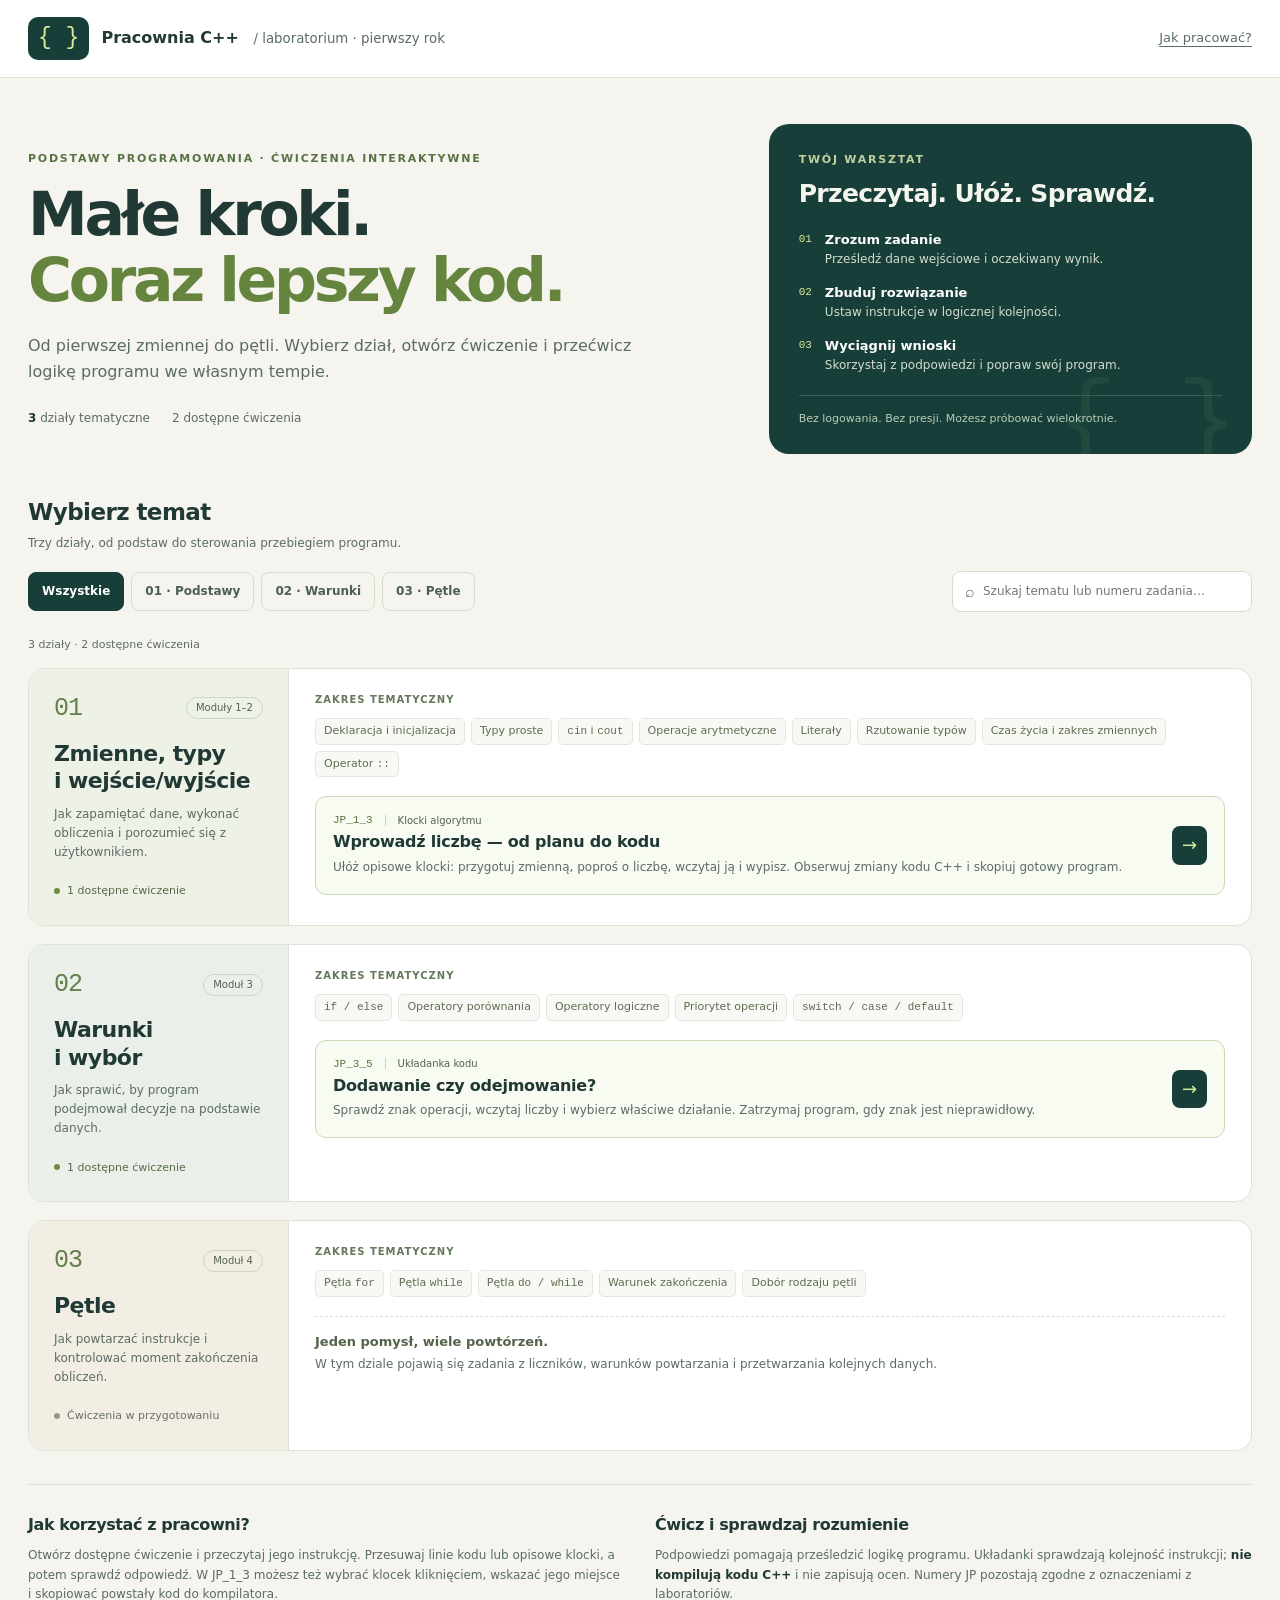
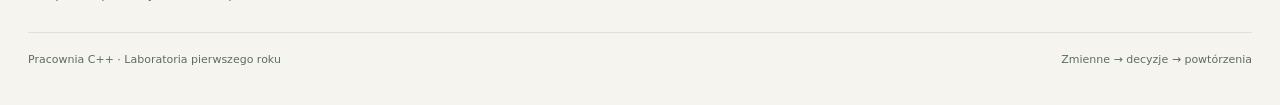
==== index.html @ 9a1dc588 "Add files via upload" ====
<!doctype html>
<html lang="pl">
<head>
  <meta charset="utf-8">
  <meta name="viewport" content="width=device-width, initial-scale=1">
  <meta name="theme-color" content="#173e38">
  <meta name="description" content="Pracownia C++ — ćwiczenia z podstaw programowania: zmienne, wejście i wyjście, warunki oraz pętle.">
  <title>Pracownia C++ · Lista ćwiczeń</title>
  <style>
    :root{color-scheme:light;--paper:#f5f4ef;--ink:#203934;--muted:#5b6c66;--green:#173e38;--lime:#d5eb98;--line:#dce2d8}
    *{box-sizing:border-box}html{scroll-behavior:smooth;scroll-padding-top:24px}body{margin:0;background:var(--paper);color:var(--ink);font-family:system-ui,-apple-system,"Segoe UI",sans-serif;line-height:1.6}a{color:inherit}button,input{font:inherit}button{cursor:pointer;touch-action:manipulation}a:focus-visible,button:focus-visible,input:focus-visible,summary:focus-visible{outline:3px solid #ac6500;outline-offset:4px}[hidden]{display:none!important}
    .skip{position:absolute;top:-100px;left:16px;z-index:5;padding:12px;background:white}.skip:focus{top:12px}.topbar{background:#fff;border-bottom:1px solid var(--line)}.topbar-inner{max-width:1280px;padding:17px 28px;margin:auto;display:flex;justify-content:space-between;align-items:center;gap:20px}.brand{display:flex;gap:12px;align-items:center;text-decoration:none;font-weight:750}.logo{border-radius:10px;background:var(--green);color:var(--lime);padding:4px 10px;font:23px/1.5 Consolas,monospace}.brand small{font-weight:450;color:var(--muted);margin-left:9px}.help-link{font-size:13px;color:var(--muted);text-underline-offset:4px}
    main{max-width:1280px;margin:auto;padding:46px 28px 36px}.eyebrow{font-size:11px;letter-spacing:.16em;text-transform:uppercase;font-weight:750;color:#597347}.hero{display:grid;grid-template-columns:1.4fr 1fr;gap:64px;align-items:center;padding-bottom:40px}.hero h1{font-size:clamp(38px,4.7vw,60px);line-height:1.1;letter-spacing:-.055em;margin:14px 0 20px;font-weight:750}.hero h1 span{color:#65843e}.hero p{max-width:620px;font-size:16px;color:var(--muted);margin:0}.hero-meta{display:flex;gap:22px;margin-top:24px;font-size:12px;color:var(--muted)}.hero-meta strong{color:var(--ink)}.method{background:var(--green);color:#f4f6ed;border-radius:20px;padding:27px 30px;position:relative;overflow:hidden}.method::after{content:'{ }';position:absolute;right:15px;bottom:-26px;font:100px Consolas,monospace;color:#d5eb9810;pointer-events:none}.method .eyebrow{color:#c0d19f}.method h2{font-size:25px;line-height:1.3;letter-spacing:-.025em;margin:10px 0 19px}.method ol{list-style:none;padding:0;margin:0;display:grid;gap:13px}.method li{display:flex;align-items:start;gap:13px;font-size:12px;color:#d3ddce}.step{font:11px Consolas,monospace;color:var(--lime);padding-top:3px}.method strong{display:block;color:#fff;font-size:13px}.method .method-foot{font-size:11px;color:#bacdb8;border-top:1px solid #ffffff26;padding-top:14px;margin:19px 0 0}
    .catalog-heading{display:flex;align-items:center;justify-content:space-between;gap:20px;margin-bottom:18px}h2{font-size:23px;letter-spacing:-.025em;margin:0}.catalog-heading p{color:var(--muted);font-size:12px;margin:3px 0 0}.catalog-tools{display:flex;justify-content:space-between;gap:14px;align-items:center;margin-bottom:24px;flex-wrap:wrap}.filters{display:flex;gap:7px;flex-wrap:wrap}.filter{border:1px solid #d5ddcd;color:#4b6053;border-radius:8px;background:transparent;padding:9px 13px;font-size:12px;font-weight:600}.filter:hover{background:#eaf0df}.filter[aria-pressed="true"]{color:#fff;background:var(--green);border-color:var(--green)}.search-box{display:flex;align-items:center;border:1px solid #d5ddcd;border-radius:9px;background:white;padding:0 12px;gap:8px;color:var(--muted);min-width:250px;flex:0 1 300px}.search-box input{border:0;outline:none;background:transparent;min-width:0;width:100%;padding:10px 0;font-size:12px;color:var(--ink)}.search-box:focus-within{outline:3px solid #ac6500;outline-offset:3px}.search-box input:focus-visible{outline:0}.search-label{font-size:12px}.sr-only{position:absolute;width:1px;height:1px;overflow:hidden;clip-path:inset(50%)}
    .module{display:grid;grid-template-columns:260px minmax(0,1fr);border:1px solid var(--line);border-radius:16px;background:white;overflow:hidden;margin-bottom:18px;scroll-margin-top:24px}.module-intro{padding:25px;background:#edf1e6;border-right:1px solid var(--line)}.module:nth-of-type(2) .module-intro{background:#eaf0e9}.module:nth-of-type(3) .module-intro{background:#f2eee4}.module-topline{display:flex;align-items:center;gap:11px;justify-content:space-between;margin-bottom:17px}.module-number{font:25px Consolas,monospace;letter-spacing:-.04em;color:#64804b}.original-module{font-size:10px;color:#51614c;border:1px solid #ccd6c2;border-radius:20px;padding:2px 9px;white-space:nowrap}.module h3{font-size:22px;line-height:1.25;letter-spacing:-.025em;margin:0 0 10px}.module-intro p{font-size:12px;color:var(--muted);margin:0}.availability{font-size:11px;margin-top:20px;color:#556b46;display:flex;gap:7px;align-items:center}.availability::before{content:'';background:#6e8d43;width:6px;height:6px;border-radius:50%}.availability.pending{color:#687266}.availability.pending::before{background:#92998b}.module-content{padding:23px 26px;min-width:0}.topic-label{font-size:10px;text-transform:uppercase;letter-spacing:.1em;font-weight:700;color:#64795b;margin:0 0 10px}.topics{padding:0;margin:0 0 19px;list-style:none;display:flex;gap:6px;flex-wrap:wrap}.topics li{border:1px solid #e2e7dd;background:#f8f9f4;border-radius:5px;padding:3px 8px;font-size:11px;color:#5c6c52}.topics code{font-size:11px;font-family:Consolas,monospace}.exercise{display:flex;align-items:center;justify-content:space-between;gap:18px;text-decoration:none;border:1px solid #c9d9b5;border-radius:11px;padding:17px;background:#f8fbf2;transition:background .15s,border-color .15s}.exercise:hover{background:#edf5df;border-color:#7d9b52}.exercise-code{font:11px Consolas,monospace;color:#5a743c;display:flex;align-items:center;gap:12px;margin-bottom:5px}.exercise-code .kind{font:10px system-ui,sans-serif;color:#51634a;border-left:1px solid #c8d3bb;padding-left:12px}.exercise h4{font-size:16px;line-height:1.35;margin:0 0 5px;letter-spacing:-.015em}.exercise p{margin:0;font-size:12px;color:var(--muted)}.exercise .arrow{background:var(--green);color:var(--lime);border-radius:8px;flex:0 0 35px;text-align:center;padding:5px;font-size:18px}.empty-module{padding:15px 0 0;border-top:1px dashed #d9dfd1;color:var(--muted);font-size:12px}.empty-module strong{display:block;font-weight:600;color:#53644b;font-size:13px;margin-bottom:2px}.empty-module p{margin:0}.no-results{border:1px dashed #c5d0b7;border-radius:12px;padding:30px;text-align:center;margin:20px 0;background:white}.no-results h3{font-size:19px;margin:0 0 6px}.no-results p{font-size:13px;color:var(--muted);margin:0 0 15px}.clear{border:1px solid #d5ddcd;background:white;border-radius:7px;padding:8px 12px;color:var(--green);font-size:12px}.results{font-size:11px;color:var(--muted);margin:0 0 14px}
    .guide{margin-top:33px;display:grid;grid-template-columns:1fr 1fr;gap:30px;border-top:1px solid var(--line);padding-top:27px}.guide h2{font-size:16px;margin:0 0 9px}.guide p{color:var(--muted);font-size:12px;margin:0}.guide strong{color:var(--ink)}footer{border-top:1px solid var(--line);margin-top:28px;padding-top:18px;color:var(--muted);font-size:11px;display:flex;justify-content:space-between;gap:15px}
    @media(max-width:900px){.hero{gap:28px;grid-template-columns:1.2fr 1fr}.module{grid-template-columns:225px minmax(0,1fr)}.module-intro,.module-content{padding:21px}.brand small{display:none}.method{padding:24px}.hero h1{font-size:44px}}
    @media(max-width:680px){main{padding:28px 17px}.topbar-inner{padding:14px 17px}.hero{grid-template-columns:1fr;gap:25px;padding-bottom:30px}.hero h1{font-size:43px}.hero p{font-size:14px}.method{padding:23px}.method ol{grid-template-columns:1fr 1fr 1fr;gap:12px}.method li{display:block}.step{display:block;margin-bottom:6px}.method h2{font-size:21px}.module{grid-template-columns:1fr}.module-intro{border-right:0;border-bottom:1px solid var(--line);padding:20px}.module h3{font-size:22px}.module-topline{margin-bottom:10px}.availability{margin-top:12px}.module-content{padding:20px}.catalog-tools{align-items:stretch;gap:12px}.search-box{flex-basis:100%;max-width:none}.filter{padding:8px 11px}.guide{grid-template-columns:1fr;gap:20px}.exercise h4{font-size:15px}footer{flex-direction:column;gap:5px}.hero-meta{gap:17px}}
    @media(prefers-reduced-motion:reduce){html{scroll-behavior:auto}*{transition:none!important}}
  </style>
</head>
<body>
  <a class="skip" href="#katalog">Przejdź do ćwiczeń</a>
  <header class="topbar"><div class="topbar-inner"><a class="brand" href="index.html" aria-label="Pracownia C++ — strona główna"><span class="logo" aria-hidden="true">{ }</span><span>Pracownia C++ <small>/ laboratorium · pierwszy rok</small></span></a><a class="help-link" href="#jak-pracowac">Jak pracować?</a></div></header>
  <main>
    <section class="hero" aria-labelledby="title">
      <div><div class="eyebrow">Podstawy programowania · ćwiczenia interaktywne</div><h1>Małe kroki.<br><span>Coraz lepszy kod.</span></h1><p>Od pierwszej zmiennej do pętli. Wybierz dział, otwórz ćwiczenie i przećwicz logikę programu we własnym tempie.</p><div class="hero-meta"><span><strong>3</strong> działy tematyczne</span><span id="total-count"><strong>2</strong> dostępne ćwiczenia</span></div></div>
      <aside class="method" aria-label="Sposób pracy"><div class="eyebrow">Twój warsztat</div><h2>Przeczytaj. Ułóż. Sprawdź.</h2><ol><li><span class="step">01</span><div><strong>Zrozum zadanie</strong>Prześledź dane wejściowe i oczekiwany wynik.</div></li><li><span class="step">02</span><div><strong>Zbuduj rozwiązanie</strong>Ustaw instrukcje w logicznej kolejności.</div></li><li><span class="step">03</span><div><strong>Wyciągnij wnioski</strong>Skorzystaj z podpowiedzi i popraw swój program.</div></li></ol><p class="method-foot">Bez logowania. Bez presji. Możesz próbować wielokrotnie.</p></aside>
    </section>
    <section id="katalog" aria-labelledby="catalog-title">
      <div class="catalog-heading"><div><h2 id="catalog-title">Wybierz temat</h2><p>Trzy działy, od podstaw do sterowania przebiegiem programu.</p></div></div>
      <div class="catalog-tools" id="catalog-tools" hidden>
        <div class="filters" role="group" aria-label="Filtruj działy"><button type="button" class="filter" data-filter="all" aria-pressed="true">Wszystkie</button><button type="button" class="filter" data-filter="podstawy" aria-pressed="false">01 · Podstawy</button><button type="button" class="filter" data-filter="warunki" aria-pressed="false">02 · Warunki</button><button type="button" class="filter" data-filter="petle" aria-pressed="false">03 · Pętle</button></div>
        <label class="search-box"><span aria-hidden="true">⌕</span><span class="sr-only">Szukaj działu, tematu lub ćwiczenia</span><input type="search" id="search" placeholder="Szukaj tematu lub numeru zadania…" autocomplete="off" aria-controls="module-list"></label>
      </div>
      <p class="results" id="results" role="status" aria-live="polite" aria-atomic="true">3 działy · 2 dostępne ćwiczenia</p>
      <div id="module-list">
        <article class="module" id="01_podstawy" aria-labelledby="basics-title">
          <div class="module-intro"><div class="module-topline"><span class="module-number">01</span><span class="original-module">Moduły 1–2</span></div><h3 id="basics-title">Zmienne, typy<br> i wejście/wyjście</h3><p>Jak zapamiętać dane, wykonać obliczenia i porozumieć się z użytkownikiem.</p><div class="availability"><span data-module-count>1 dostępne ćwiczenie</span></div></div>
          <div class="module-content"><p class="topic-label">Zakres tematyczny</p><ul class="topics"><li>Deklaracja i inicjalizacja</li><li>Typy proste</li><li><code>cin</code> i <code>cout</code></li><li>Operacje arytmetyczne</li><li>Literały</li><li>Rzutowanie typów</li><li>Czas życia i zakres zmiennych</li><li>Operator <code>::</code></li></ul><a class="exercise" href="JP_1_3/index.html" data-search="JP_1_3 zmienna deklaracja double liczba cin cout wejście wyjście klocki algorytm magnesy"><div><div class="exercise-code">JP_1_3 <span class="kind">Klocki algorytmu</span></div><h4>Wprowadź liczbę — od planu do kodu</h4><p>Ułóż opisowe klocki: przygotuj zmienną, poproś o liczbę, wczytaj ją i wypisz. Obserwuj zmiany kodu C++ i skopiuj gotowy program.</p></div><span class="arrow" aria-hidden="true">→</span></a><p class="empty-module" data-empty-search hidden>Temat należy do tego działu, ale nie ma jeszcze pasujących ćwiczeń.</p></div>
        </article>
        <article class="module" id="02_warunki" aria-labelledby="conditions-title">
          <div class="module-intro"><div class="module-topline"><span class="module-number">02</span><span class="original-module">Moduł 3</span></div><h3 id="conditions-title">Warunki<br> i wybór</h3><p>Jak sprawić, by program podejmował decyzje na podstawie danych.</p><div class="availability"><span data-module-count>1 dostępne ćwiczenie</span></div></div>
          <div class="module-content"><p class="topic-label">Zakres tematyczny</p><ul class="topics"><li><code>if / else</code></li><li>Operatory porównania</li><li>Operatory logiczne</li><li>Priorytet operacji</li><li><code>switch / case / default</code></li></ul>
            <a class="exercise" href="JP_3_5/index.html" data-search="JP_3_5 dodawanie odejmowanie walidacja znak char double cin cout if else operatory logiczne porównania"><div><div class="exercise-code">JP_3_5 <span class="kind">Układanka kodu</span></div><h4>Dodawanie czy odejmowanie?</h4><p>Sprawdź znak operacji, wczytaj liczby i wybierz właściwe działanie. Zatrzymaj program, gdy znak jest nieprawidłowy.</p></div><span class="arrow" aria-hidden="true">→</span></a>
            <p class="empty-module" data-empty-search hidden>Temat należy do tego działu, ale nie ma jeszcze pasujących ćwiczeń.</p>
          </div>
        </article>
        <article class="module" id="03_petle" aria-labelledby="loops-title">
          <div class="module-intro"><div class="module-topline"><span class="module-number">03</span><span class="original-module">Moduł 4</span></div><h3 id="loops-title">Pętle</h3><p>Jak powtarzać instrukcje i kontrolować moment zakończenia obliczeń.</p><div class="availability pending">Ćwiczenia w przygotowaniu</div></div>
          <div class="module-content"><p class="topic-label">Zakres tematyczny</p><ul class="topics"><li>Pętla <code>for</code></li><li>Pętla <code>while</code></li><li>Pętla <code>do / while</code></li><li>Warunek zakończenia</li><li>Dobór rodzaju pętli</li></ul><div class="empty-module"><strong>Jeden pomysł, wiele powtórzeń.</strong><p>W tym dziale pojawią się zadania z liczników, warunków powtarzania i przetwarzania kolejnych danych.</p></div></div>
        </article>
      </div>
      <div class="no-results" id="no-results" hidden><h3>Brak pasujących wyników</h3><p>Zmień wyszukiwane hasło lub wybierz inny dział.</p><button type="button" class="clear" id="clear-filters">Pokaż wszystkie działy</button></div>
    </section>
    <section class="guide" id="jak-pracowac" aria-label="Informacje o ćwiczeniach"><div><h2>Jak korzystać z pracowni?</h2><p>Otwórz dostępne ćwiczenie i przeczytaj jego instrukcję. Przesuwaj linie kodu lub opisowe klocki, a potem sprawdź odpowiedź. W JP_1_3 możesz też wybrać klocek kliknięciem, wskazać jego miejsce i skopiować powstały kod do kompilatora.</p></div><div><h2>Ćwicz i sprawdzaj rozumienie</h2><p>Podpowiedzi pomagają prześledzić logikę programu. Układanki sprawdzają kolejność instrukcji; <strong>nie kompilują kodu C++</strong> i nie zapisują ocen. Numery JP pozostają zgodne z oznaczeniami z laboratoriów.</p></div></section>
    <footer><span>Pracownia C++ · Laboratoria pierwszego roku</span><span>Zmienne → decyzje → powtórzenia</span></footer>
  </main>
  <script>
    'use strict';
    const modules = [...document.querySelectorAll('.module')];
    const filterButtons = [...document.querySelectorAll('[data-filter]')];
    const search = document.getElementById('search');
    const normalize = value => value.toLocaleLowerCase('pl').normalize('NFD').replace(/[\u0300-\u036f]/g, '').replaceAll('ł', 'l');
    const exerciseLabel = count => count === 1 ? '1 dostępne ćwiczenie' : count + (count % 10 >= 2 && count % 10 <= 4 && (count % 100 < 12 || count % 100 > 14) ? ' dostępne ćwiczenia' : ' dostępnych ćwiczeń');
    let selectedFilter = 'all';
    let total = 0;
    modules.forEach(module => {
      const count = module.querySelectorAll('.exercise').length;
      total += count;
      const counter = module.querySelector('[data-module-count]');
      if (counter) counter.textContent = exerciseLabel(count);
    });
    document.getElementById('total-count').textContent = exerciseLabel(total);
    function updateCatalog() {
      const terms = normalize(search.value.trim()).split(/\s+/).filter(Boolean);
      let visibleModules = 0;
      let visibleExercises = 0;
      modules.forEach(module => {
        const intro = module.querySelector('.module-intro');
        const topics = module.querySelector('.topics');
        const topicText = normalize(intro.querySelector('h3').textContent + ' ' + intro.querySelector('p').textContent + ' ' + topics.textContent + ' ' + intro.querySelector('.original-module').textContent);
        const exercises = [...module.querySelectorAll('.exercise')];
        let matches = 0;
        exercises.forEach(exercise => {
          const text = normalize(intro.querySelector('h3').textContent + ' ' + exercise.textContent + ' ' + (exercise.dataset.search || ''));
          const matching = terms.every(term => text.includes(term));
          exercise.hidden = !matching;
          if (matching) matches += 1;
        });
        const topicMatches = terms.every(term => topicText.includes(term));
        const emptySearch = module.querySelector('[data-empty-search]');
        if (emptySearch) emptySearch.hidden = matches > 0 || terms.length === 0;
        const visible = (selectedFilter === 'all' || selectedFilter === module.id) && (topicMatches || matches > 0);
        module.hidden = !visible;
        if (visible) {visibleModules += 1; visibleExercises += matches;}
      });
      document.getElementById('no-results').hidden = visibleModules > 0;
      document.getElementById('results').textContent = (visibleModules === 1 ? '1 dział' : visibleModules + (visibleModules === 0 ? ' działów' : ' działy')) + ' · ' + exerciseLabel(visibleExercises);
    }
    filterButtons.forEach(button => button.addEventListener('click', () => {
      selectedFilter = button.dataset.filter;
      filterButtons.forEach(filter => filter.setAttribute('aria-pressed', String(filter === button)));
      updateCatalog();
    }));
    search.addEventListener('input', updateCatalog);
    document.getElementById('clear-filters').addEventListener('click', () => {
      search.value = '';
      filterButtons.find(button => button.dataset.filter === 'all').click();
      search.focus();
    });
    document.getElementById('catalog-tools').hidden = false;
    updateCatalog();
  </script>
</body>
</html>
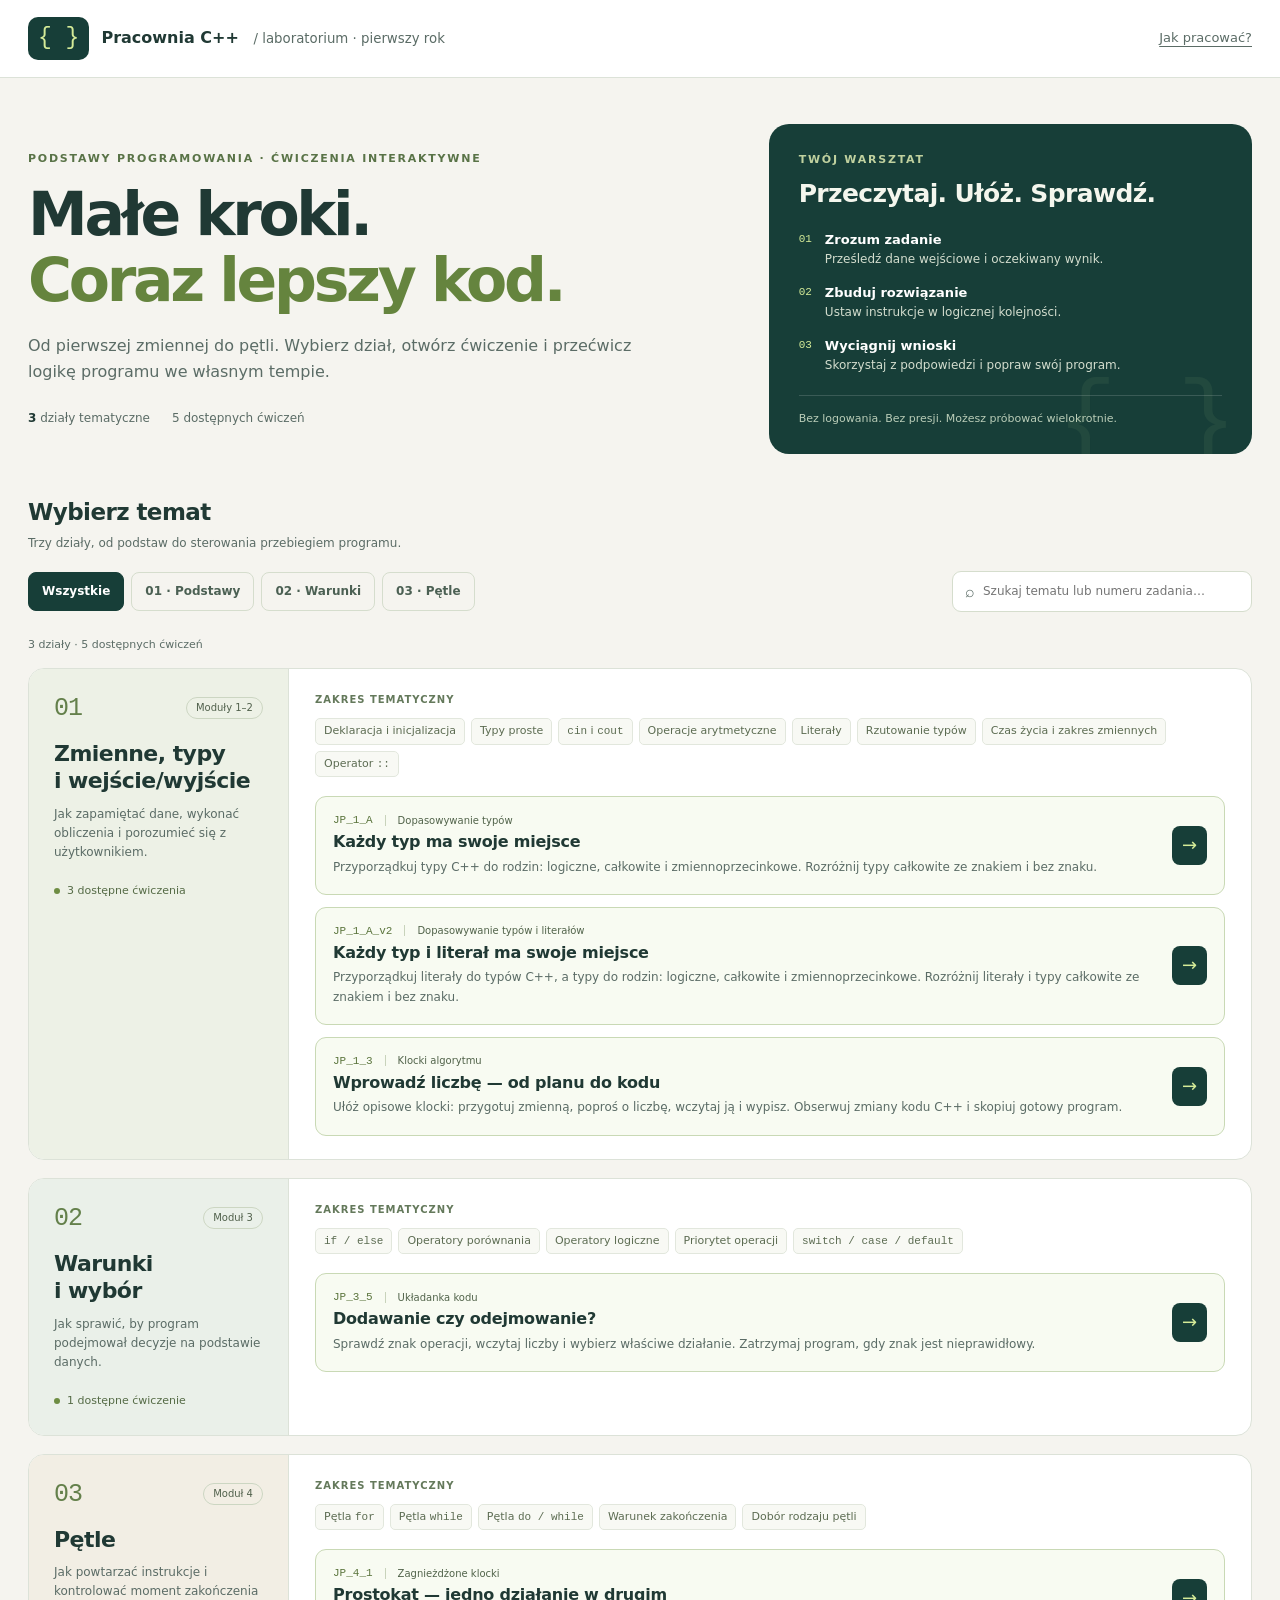
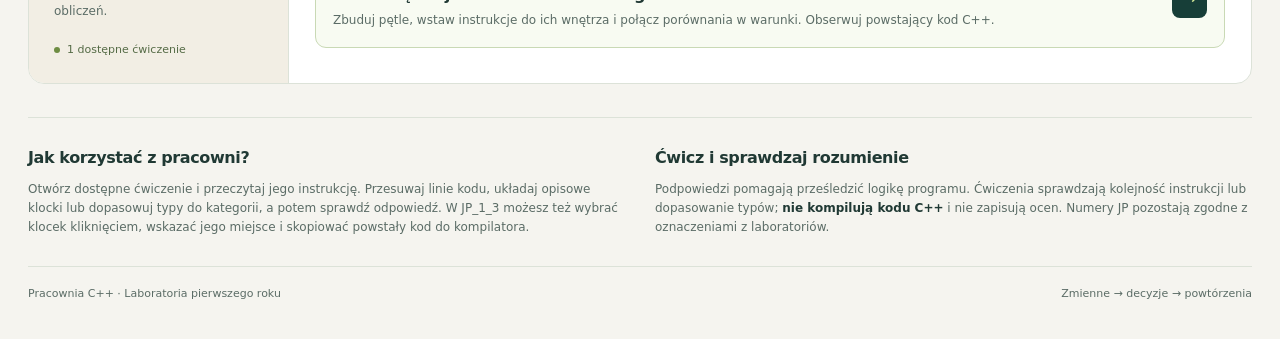
==== commit 45165efa: "Add files via upload" ====
--- a/index.html
+++ b/index.html
@@ -17,27 +17,32 @@
     @media(max-width:900px){.hero{gap:28px;grid-template-columns:1.2fr 1fr}.module{grid-template-columns:225px minmax(0,1fr)}.module-intro,.module-content{padding:21px}.brand small{display:none}.method{padding:24px}.hero h1{font-size:44px}}
     @media(max-width:680px){main{padding:28px 17px}.topbar-inner{padding:14px 17px}.hero{grid-template-columns:1fr;gap:25px;padding-bottom:30px}.hero h1{font-size:43px}.hero p{font-size:14px}.method{padding:23px}.method ol{grid-template-columns:1fr 1fr 1fr;gap:12px}.method li{display:block}.step{display:block;margin-bottom:6px}.method h2{font-size:21px}.module{grid-template-columns:1fr}.module-intro{border-right:0;border-bottom:1px solid var(--line);padding:20px}.module h3{font-size:22px}.module-topline{margin-bottom:10px}.availability{margin-top:12px}.module-content{padding:20px}.catalog-tools{align-items:stretch;gap:12px}.search-box{flex-basis:100%;max-width:none}.filter{padding:8px 11px}.guide{grid-template-columns:1fr;gap:20px}.exercise h4{font-size:15px}footer{flex-direction:column;gap:5px}.hero-meta{gap:17px}}
     @media(prefers-reduced-motion:reduce){html{scroll-behavior:auto}*{transition:none!important}}
-  </style>
+  .exercise + .exercise{margin-top:12px}
+</style>
 </head>
 <body>
   <a class="skip" href="#katalog">Przejdź do ćwiczeń</a>
   <header class="topbar"><div class="topbar-inner"><a class="brand" href="index.html" aria-label="Pracownia C++ — strona główna"><span class="logo" aria-hidden="true">{ }</span><span>Pracownia C++ <small>/ laboratorium · pierwszy rok</small></span></a><a class="help-link" href="#jak-pracowac">Jak pracować?</a></div></header>
   <main>
     <section class="hero" aria-labelledby="title">
-      <div><div class="eyebrow">Podstawy programowania · ćwiczenia interaktywne</div><h1>Małe kroki.<br><span>Coraz lepszy kod.</span></h1><p>Od pierwszej zmiennej do pętli. Wybierz dział, otwórz ćwiczenie i przećwicz logikę programu we własnym tempie.</p><div class="hero-meta"><span><strong>3</strong> działy tematyczne</span><span id="total-count"><strong>2</strong> dostępne ćwiczenia</span></div></div>
+      <div><div class="eyebrow">Podstawy programowania · ćwiczenia interaktywne</div><h1>Małe kroki.<br><span>Coraz lepszy kod.</span></h1><p>Od pierwszej zmiennej do pętli. Wybierz dział, otwórz ćwiczenie i przećwicz logikę programu we własnym tempie.</p><div class="hero-meta"><span><strong>3</strong> działy tematyczne</span><span id="total-count"><strong>4</strong> dostępne ćwiczenia</span></div></div>
       <aside class="method" aria-label="Sposób pracy"><div class="eyebrow">Twój warsztat</div><h2>Przeczytaj. Ułóż. Sprawdź.</h2><ol><li><span class="step">01</span><div><strong>Zrozum zadanie</strong>Prześledź dane wejściowe i oczekiwany wynik.</div></li><li><span class="step">02</span><div><strong>Zbuduj rozwiązanie</strong>Ustaw instrukcje w logicznej kolejności.</div></li><li><span class="step">03</span><div><strong>Wyciągnij wnioski</strong>Skorzystaj z podpowiedzi i popraw swój program.</div></li></ol><p class="method-foot">Bez logowania. Bez presji. Możesz próbować wielokrotnie.</p></aside>
     </section>
     <section id="katalog" aria-labelledby="catalog-title">
       <div class="catalog-heading"><div><h2 id="catalog-title">Wybierz temat</h2><p>Trzy działy, od podstaw do sterowania przebiegiem programu.</p></div></div>
       <div class="catalog-tools" id="catalog-tools" hidden>
-        <div class="filters" role="group" aria-label="Filtruj działy"><button type="button" class="filter" data-filter="all" aria-pressed="true">Wszystkie</button><button type="button" class="filter" data-filter="podstawy" aria-pressed="false">01 · Podstawy</button><button type="button" class="filter" data-filter="warunki" aria-pressed="false">02 · Warunki</button><button type="button" class="filter" data-filter="petle" aria-pressed="false">03 · Pętle</button></div>
+        <div class="filters" role="group" aria-label="Filtruj działy"><button type="button" class="filter" data-filter="all" aria-pressed="true">Wszystkie</button><button type="button" class="filter" data-filter="01_podstawy" aria-pressed="false">01 · Podstawy</button><button type="button" class="filter" data-filter="02_warunki" aria-pressed="false">02 · Warunki</button><button type="button" class="filter" data-filter="03_petle" aria-pressed="false">03 · Pętle</button></div>
         <label class="search-box"><span aria-hidden="true">⌕</span><span class="sr-only">Szukaj działu, tematu lub ćwiczenia</span><input type="search" id="search" placeholder="Szukaj tematu lub numeru zadania…" autocomplete="off" aria-controls="module-list"></label>
       </div>
-      <p class="results" id="results" role="status" aria-live="polite" aria-atomic="true">3 działy · 2 dostępne ćwiczenia</p>
+      <p class="results" id="results" role="status" aria-live="polite" aria-atomic="true">3 działy · 4 dostępne ćwiczenia</p>
       <div id="module-list">
         <article class="module" id="01_podstawy" aria-labelledby="basics-title">
-          <div class="module-intro"><div class="module-topline"><span class="module-number">01</span><span class="original-module">Moduły 1–2</span></div><h3 id="basics-title">Zmienne, typy<br> i wejście/wyjście</h3><p>Jak zapamiętać dane, wykonać obliczenia i porozumieć się z użytkownikiem.</p><div class="availability"><span data-module-count>1 dostępne ćwiczenie</span></div></div>
-          <div class="module-content"><p class="topic-label">Zakres tematyczny</p><ul class="topics"><li>Deklaracja i inicjalizacja</li><li>Typy proste</li><li><code>cin</code> i <code>cout</code></li><li>Operacje arytmetyczne</li><li>Literały</li><li>Rzutowanie typów</li><li>Czas życia i zakres zmiennych</li><li>Operator <code>::</code></li></ul><a class="exercise" href="JP_1_3/index.html" data-search="JP_1_3 zmienna deklaracja double liczba cin cout wejście wyjście klocki algorytm magnesy"><div><div class="exercise-code">JP_1_3 <span class="kind">Klocki algorytmu</span></div><h4>Wprowadź liczbę — od planu do kodu</h4><p>Ułóż opisowe klocki: przygotuj zmienną, poproś o liczbę, wczytaj ją i wypisz. Obserwuj zmiany kodu C++ i skopiuj gotowy program.</p></div><span class="arrow" aria-hidden="true">→</span></a><p class="empty-module" data-empty-search hidden>Temat należy do tego działu, ale nie ma jeszcze pasujących ćwiczeń.</p></div>
+          <div class="module-intro"><div class="module-topline"><span class="module-number">01</span><span class="original-module">Moduły 1–2</span></div><h3 id="basics-title">Zmienne, typy<br> i wejście/wyjście</h3><p>Jak zapamiętać dane, wykonać obliczenia i porozumieć się z użytkownikiem.</p><div class="availability"><span data-module-count>2 dostępne ćwiczenia</span></div></div>
+          <div class="module-content"><p class="topic-label">Zakres tematyczny</p><ul class="topics"><li>Deklaracja i inicjalizacja</li><li>Typy proste</li><li><code>cin</code> i <code>cout</code></li><li>Operacje arytmetyczne</li><li>Literały</li><li>Rzutowanie typów</li><li>Czas życia i zakres zmiennych</li><li>Operator <code>::</code></li></ul>
+          <a class="exercise" href="JP_1_A/index.html" data-search="JP_1_A typy bool short int long signed unsigned float double logiczne całkowite zmiennoprzecinkowe dopasowywanie"><div><div class="exercise-code">JP_1_A <span class="kind">Dopasowywanie typów</span></div><h4>Każdy typ ma swoje miejsce</h4><p>Przyporządkuj typy C++ do rodzin: logiczne, całkowite i zmiennoprzecinkowe. Rozróżnij typy całkowite ze znakiem i bez znaku.</p></div><span class="arrow" aria-hidden="true">→</span></a>
+          <a class="exercise" href="JP_1_A_v2/index.html" data-search="JP_1_A_v2 literał literały typy bool short int long signed unsigned float double logiczne całkowite zmiennoprzecinkowe dopasowywanie"><div><div class="exercise-code">JP_1_A_v2 <span class="kind">Dopasowywanie typów i literałów</span></div><h4>Każdy typ i literał ma swoje miejsce</h4><p>Przyporządkuj literały do typów C++, a typy do rodzin: logiczne, całkowite i zmiennoprzecinkowe. Rozróżnij literały i typy całkowite ze znakiem i bez znaku.</p></div><span class="arrow" aria-hidden="true">→</span></a>
+          <a class="exercise" href="JP_1_3/index.html" data-search="JP_1_3 zmienna deklaracja double liczba cin cout wejście wyjście klocki algorytm magnesy"><div><div class="exercise-code">JP_1_3 <span class="kind">Klocki algorytmu</span></div><h4>Wprowadź liczbę — od planu do kodu</h4><p>Ułóż opisowe klocki: przygotuj zmienną, poproś o liczbę, wczytaj ją i wypisz. Obserwuj zmiany kodu C++ i skopiuj gotowy program.</p></div><span class="arrow" aria-hidden="true">→</span></a>
+          <p class="empty-module" data-empty-search hidden>Temat należy do tego działu, ale nie ma jeszcze pasujących ćwiczeń.</p></div>
         </article>
         <article class="module" id="02_warunki" aria-labelledby="conditions-title">
           <div class="module-intro"><div class="module-topline"><span class="module-number">02</span><span class="original-module">Moduł 3</span></div><h3 id="conditions-title">Warunki<br> i wybór</h3><p>Jak sprawić, by program podejmował decyzje na podstawie danych.</p><div class="availability"><span data-module-count>1 dostępne ćwiczenie</span></div></div>
@@ -47,13 +52,13 @@
           </div>
         </article>
         <article class="module" id="03_petle" aria-labelledby="loops-title">
-          <div class="module-intro"><div class="module-topline"><span class="module-number">03</span><span class="original-module">Moduł 4</span></div><h3 id="loops-title">Pętle</h3><p>Jak powtarzać instrukcje i kontrolować moment zakończenia obliczeń.</p><div class="availability pending">Ćwiczenia w przygotowaniu</div></div>
-          <div class="module-content"><p class="topic-label">Zakres tematyczny</p><ul class="topics"><li>Pętla <code>for</code></li><li>Pętla <code>while</code></li><li>Pętla <code>do / while</code></li><li>Warunek zakończenia</li><li>Dobór rodzaju pętli</li></ul><div class="empty-module"><strong>Jeden pomysł, wiele powtórzeń.</strong><p>W tym dziale pojawią się zadania z liczników, warunków powtarzania i przetwarzania kolejnych danych.</p></div></div>
+          <div class="module-intro"><div class="module-topline"><span class="module-number">03</span><span class="original-module">Moduł 4</span></div><h3 id="loops-title">Pętle</h3><p>Jak powtarzać instrukcje i kontrolować moment zakończenia obliczeń.</p><div class="availability"><span data-module-count>1 dostępne ćwiczenie</span></div></div>
+          <div class="module-content"><p class="topic-label">Zakres tematyczny</p><ul class="topics"><li>Pętla <code>for</code></li><li>Pętla <code>while</code></li><li>Pętla <code>do / while</code></li><li>Warunek zakończenia</li><li>Dobór rodzaju pętli</li></ul><a class="exercise" href="JP_4_1/index.html" data-search="JP_4_1 prostokąt pętle zagnieżdżenia for warunki if else logiczne klocki I LUB"><div><div class="exercise-code">JP_4_1 <span class="kind">Zagnieżdżone klocki</span></div><h4>Prostokąt — jedno działanie w drugim</h4><p>Zbuduj pętle, wstaw instrukcje do ich wnętrza i połącz porównania w warunki. Obserwuj powstający kod C++.</p></div><span class="arrow" aria-hidden="true">→</span></a><p class="empty-module" data-empty-search hidden>Temat należy do tego działu, ale nie ma jeszcze pasujących ćwiczeń.</p></div>
         </article>
       </div>
       <div class="no-results" id="no-results" hidden><h3>Brak pasujących wyników</h3><p>Zmień wyszukiwane hasło lub wybierz inny dział.</p><button type="button" class="clear" id="clear-filters">Pokaż wszystkie działy</button></div>
     </section>
-    <section class="guide" id="jak-pracowac" aria-label="Informacje o ćwiczeniach"><div><h2>Jak korzystać z pracowni?</h2><p>Otwórz dostępne ćwiczenie i przeczytaj jego instrukcję. Przesuwaj linie kodu lub opisowe klocki, a potem sprawdź odpowiedź. W JP_1_3 możesz też wybrać klocek kliknięciem, wskazać jego miejsce i skopiować powstały kod do kompilatora.</p></div><div><h2>Ćwicz i sprawdzaj rozumienie</h2><p>Podpowiedzi pomagają prześledzić logikę programu. Układanki sprawdzają kolejność instrukcji; <strong>nie kompilują kodu C++</strong> i nie zapisują ocen. Numery JP pozostają zgodne z oznaczeniami z laboratoriów.</p></div></section>
+    <section class="guide" id="jak-pracowac" aria-label="Informacje o ćwiczeniach"><div><h2>Jak korzystać z pracowni?</h2><p>Otwórz dostępne ćwiczenie i przeczytaj jego instrukcję. Przesuwaj linie kodu, układaj opisowe klocki lub dopasowuj typy do kategorii, a potem sprawdź odpowiedź. W JP_1_3 możesz też wybrać klocek kliknięciem, wskazać jego miejsce i skopiować powstały kod do kompilatora.</p></div><div><h2>Ćwicz i sprawdzaj rozumienie</h2><p>Podpowiedzi pomagają prześledzić logikę programu. Ćwiczenia sprawdzają kolejność instrukcji lub dopasowanie typów; <strong>nie kompilują kodu C++</strong> i nie zapisują ocen. Numery JP pozostają zgodne z oznaczeniami z laboratoriów.</p></div></section>
     <footer><span>Pracownia C++ · Laboratoria pierwszego roku</span><span>Zmienne → decyzje → powtórzenia</span></footer>
   </main>
   <script>
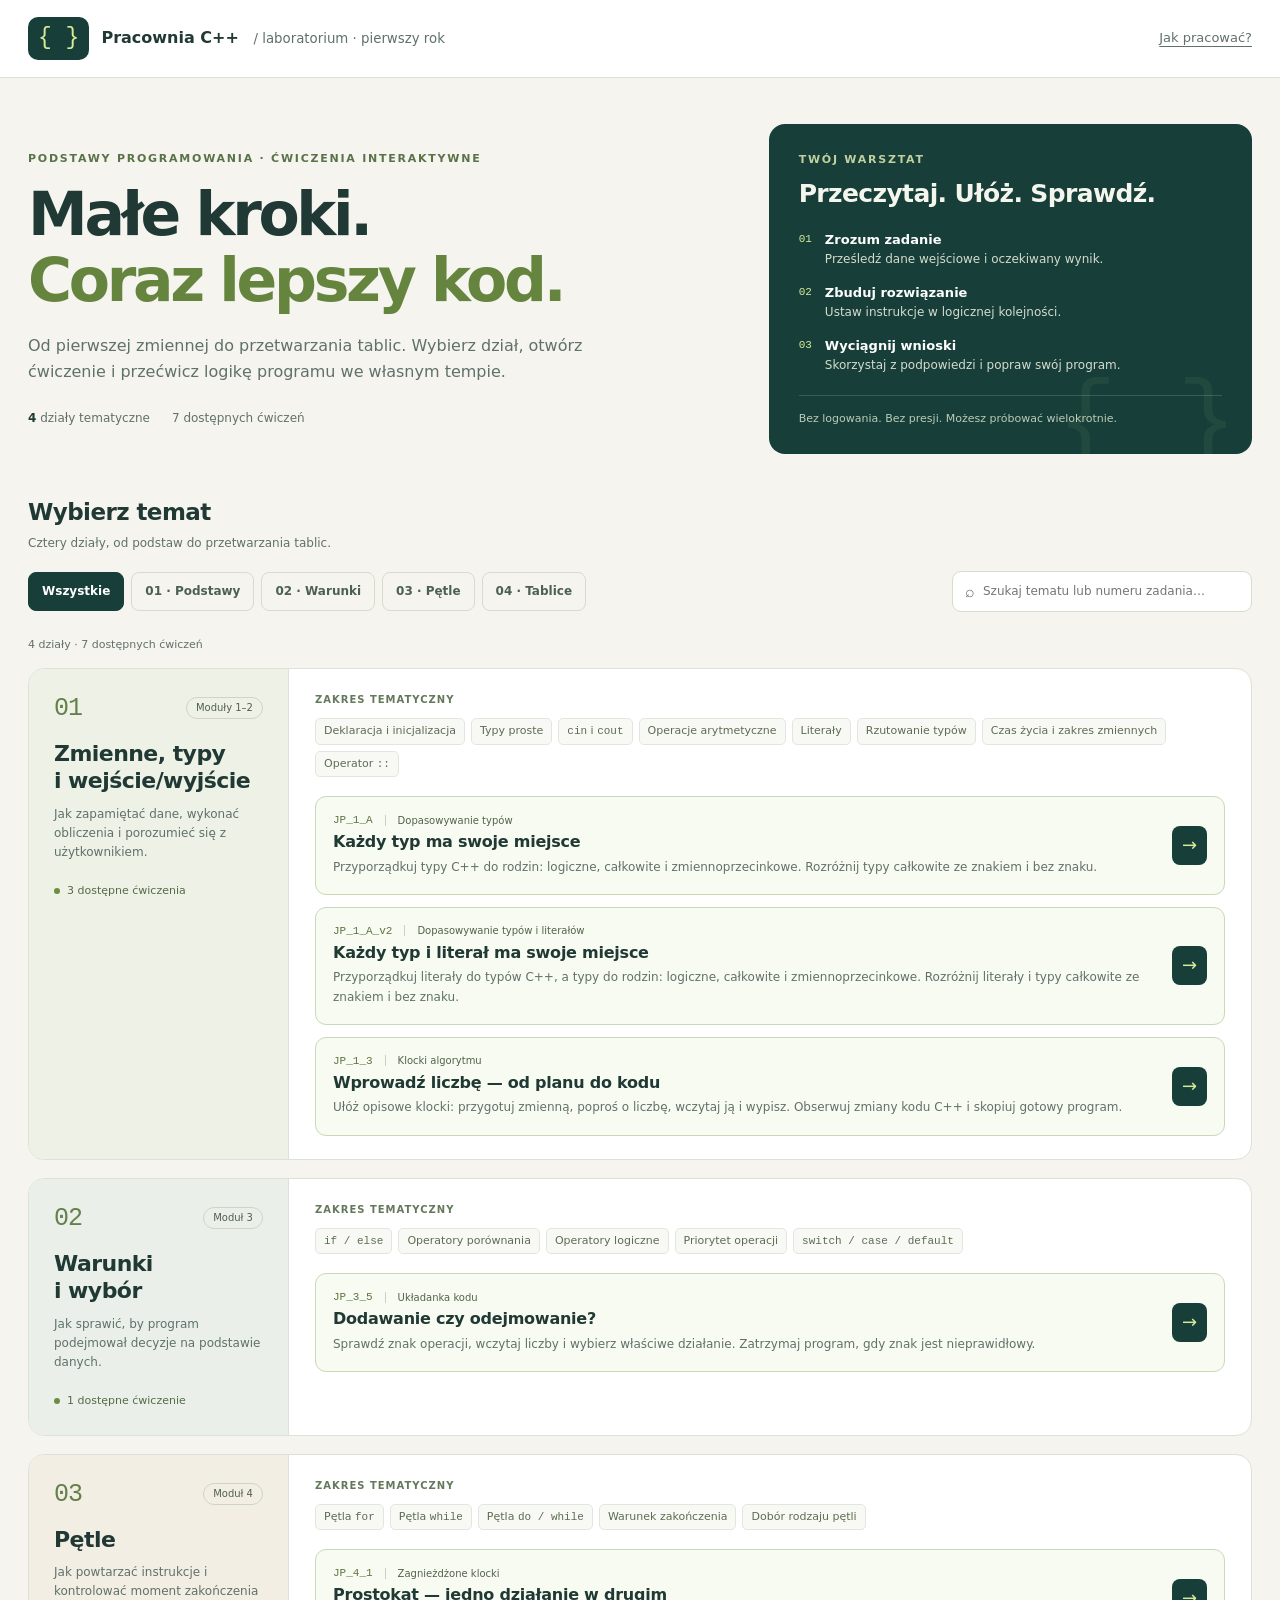
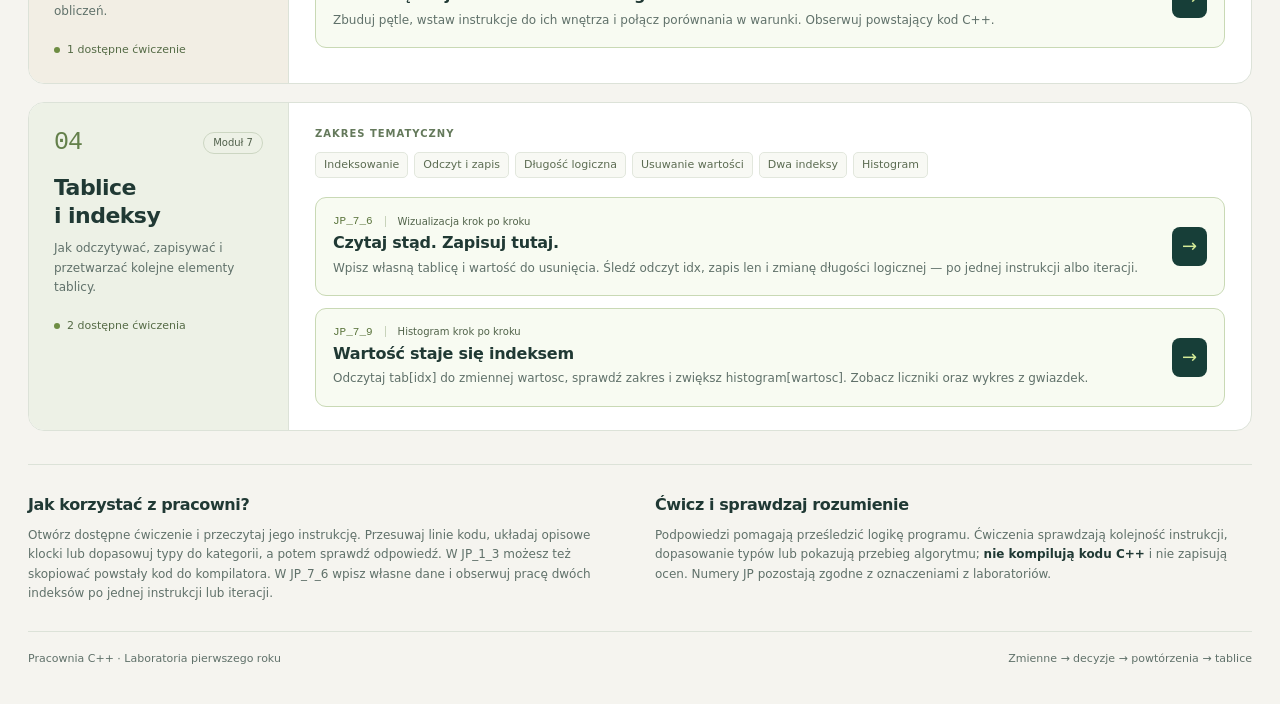
==== commit 5a0398f1: "Add files via upload" ====
--- a/index.html
+++ b/index.html
@@ -6,35 +6,25 @@
   <meta name="theme-color" content="#173e38">
   <meta name="description" content="Pracownia C++ — ćwiczenia z podstaw programowania: zmienne, wejście i wyjście, warunki oraz pętle.">
   <title>Pracownia C++ · Lista ćwiczeń</title>
-  <style>
-    :root{color-scheme:light;--paper:#f5f4ef;--ink:#203934;--muted:#5b6c66;--green:#173e38;--lime:#d5eb98;--line:#dce2d8}
-    *{box-sizing:border-box}html{scroll-behavior:smooth;scroll-padding-top:24px}body{margin:0;background:var(--paper);color:var(--ink);font-family:system-ui,-apple-system,"Segoe UI",sans-serif;line-height:1.6}a{color:inherit}button,input{font:inherit}button{cursor:pointer;touch-action:manipulation}a:focus-visible,button:focus-visible,input:focus-visible,summary:focus-visible{outline:3px solid #ac6500;outline-offset:4px}[hidden]{display:none!important}
-    .skip{position:absolute;top:-100px;left:16px;z-index:5;padding:12px;background:white}.skip:focus{top:12px}.topbar{background:#fff;border-bottom:1px solid var(--line)}.topbar-inner{max-width:1280px;padding:17px 28px;margin:auto;display:flex;justify-content:space-between;align-items:center;gap:20px}.brand{display:flex;gap:12px;align-items:center;text-decoration:none;font-weight:750}.logo{border-radius:10px;background:var(--green);color:var(--lime);padding:4px 10px;font:23px/1.5 Consolas,monospace}.brand small{font-weight:450;color:var(--muted);margin-left:9px}.help-link{font-size:13px;color:var(--muted);text-underline-offset:4px}
-    main{max-width:1280px;margin:auto;padding:46px 28px 36px}.eyebrow{font-size:11px;letter-spacing:.16em;text-transform:uppercase;font-weight:750;color:#597347}.hero{display:grid;grid-template-columns:1.4fr 1fr;gap:64px;align-items:center;padding-bottom:40px}.hero h1{font-size:clamp(38px,4.7vw,60px);line-height:1.1;letter-spacing:-.055em;margin:14px 0 20px;font-weight:750}.hero h1 span{color:#65843e}.hero p{max-width:620px;font-size:16px;color:var(--muted);margin:0}.hero-meta{display:flex;gap:22px;margin-top:24px;font-size:12px;color:var(--muted)}.hero-meta strong{color:var(--ink)}.method{background:var(--green);color:#f4f6ed;border-radius:20px;padding:27px 30px;position:relative;overflow:hidden}.method::after{content:'{ }';position:absolute;right:15px;bottom:-26px;font:100px Consolas,monospace;color:#d5eb9810;pointer-events:none}.method .eyebrow{color:#c0d19f}.method h2{font-size:25px;line-height:1.3;letter-spacing:-.025em;margin:10px 0 19px}.method ol{list-style:none;padding:0;margin:0;display:grid;gap:13px}.method li{display:flex;align-items:start;gap:13px;font-size:12px;color:#d3ddce}.step{font:11px Consolas,monospace;color:var(--lime);padding-top:3px}.method strong{display:block;color:#fff;font-size:13px}.method .method-foot{font-size:11px;color:#bacdb8;border-top:1px solid #ffffff26;padding-top:14px;margin:19px 0 0}
-    .catalog-heading{display:flex;align-items:center;justify-content:space-between;gap:20px;margin-bottom:18px}h2{font-size:23px;letter-spacing:-.025em;margin:0}.catalog-heading p{color:var(--muted);font-size:12px;margin:3px 0 0}.catalog-tools{display:flex;justify-content:space-between;gap:14px;align-items:center;margin-bottom:24px;flex-wrap:wrap}.filters{display:flex;gap:7px;flex-wrap:wrap}.filter{border:1px solid #d5ddcd;color:#4b6053;border-radius:8px;background:transparent;padding:9px 13px;font-size:12px;font-weight:600}.filter:hover{background:#eaf0df}.filter[aria-pressed="true"]{color:#fff;background:var(--green);border-color:var(--green)}.search-box{display:flex;align-items:center;border:1px solid #d5ddcd;border-radius:9px;background:white;padding:0 12px;gap:8px;color:var(--muted);min-width:250px;flex:0 1 300px}.search-box input{border:0;outline:none;background:transparent;min-width:0;width:100%;padding:10px 0;font-size:12px;color:var(--ink)}.search-box:focus-within{outline:3px solid #ac6500;outline-offset:3px}.search-box input:focus-visible{outline:0}.search-label{font-size:12px}.sr-only{position:absolute;width:1px;height:1px;overflow:hidden;clip-path:inset(50%)}
-    .module{display:grid;grid-template-columns:260px minmax(0,1fr);border:1px solid var(--line);border-radius:16px;background:white;overflow:hidden;margin-bottom:18px;scroll-margin-top:24px}.module-intro{padding:25px;background:#edf1e6;border-right:1px solid var(--line)}.module:nth-of-type(2) .module-intro{background:#eaf0e9}.module:nth-of-type(3) .module-intro{background:#f2eee4}.module-topline{display:flex;align-items:center;gap:11px;justify-content:space-between;margin-bottom:17px}.module-number{font:25px Consolas,monospace;letter-spacing:-.04em;color:#64804b}.original-module{font-size:10px;color:#51614c;border:1px solid #ccd6c2;border-radius:20px;padding:2px 9px;white-space:nowrap}.module h3{font-size:22px;line-height:1.25;letter-spacing:-.025em;margin:0 0 10px}.module-intro p{font-size:12px;color:var(--muted);margin:0}.availability{font-size:11px;margin-top:20px;color:#556b46;display:flex;gap:7px;align-items:center}.availability::before{content:'';background:#6e8d43;width:6px;height:6px;border-radius:50%}.availability.pending{color:#687266}.availability.pending::before{background:#92998b}.module-content{padding:23px 26px;min-width:0}.topic-label{font-size:10px;text-transform:uppercase;letter-spacing:.1em;font-weight:700;color:#64795b;margin:0 0 10px}.topics{padding:0;margin:0 0 19px;list-style:none;display:flex;gap:6px;flex-wrap:wrap}.topics li{border:1px solid #e2e7dd;background:#f8f9f4;border-radius:5px;padding:3px 8px;font-size:11px;color:#5c6c52}.topics code{font-size:11px;font-family:Consolas,monospace}.exercise{display:flex;align-items:center;justify-content:space-between;gap:18px;text-decoration:none;border:1px solid #c9d9b5;border-radius:11px;padding:17px;background:#f8fbf2;transition:background .15s,border-color .15s}.exercise:hover{background:#edf5df;border-color:#7d9b52}.exercise-code{font:11px Consolas,monospace;color:#5a743c;display:flex;align-items:center;gap:12px;margin-bottom:5px}.exercise-code .kind{font:10px system-ui,sans-serif;color:#51634a;border-left:1px solid #c8d3bb;padding-left:12px}.exercise h4{font-size:16px;line-height:1.35;margin:0 0 5px;letter-spacing:-.015em}.exercise p{margin:0;font-size:12px;color:var(--muted)}.exercise .arrow{background:var(--green);color:var(--lime);border-radius:8px;flex:0 0 35px;text-align:center;padding:5px;font-size:18px}.empty-module{padding:15px 0 0;border-top:1px dashed #d9dfd1;color:var(--muted);font-size:12px}.empty-module strong{display:block;font-weight:600;color:#53644b;font-size:13px;margin-bottom:2px}.empty-module p{margin:0}.no-results{border:1px dashed #c5d0b7;border-radius:12px;padding:30px;text-align:center;margin:20px 0;background:white}.no-results h3{font-size:19px;margin:0 0 6px}.no-results p{font-size:13px;color:var(--muted);margin:0 0 15px}.clear{border:1px solid #d5ddcd;background:white;border-radius:7px;padding:8px 12px;color:var(--green);font-size:12px}.results{font-size:11px;color:var(--muted);margin:0 0 14px}
-    .guide{margin-top:33px;display:grid;grid-template-columns:1fr 1fr;gap:30px;border-top:1px solid var(--line);padding-top:27px}.guide h2{font-size:16px;margin:0 0 9px}.guide p{color:var(--muted);font-size:12px;margin:0}.guide strong{color:var(--ink)}footer{border-top:1px solid var(--line);margin-top:28px;padding-top:18px;color:var(--muted);font-size:11px;display:flex;justify-content:space-between;gap:15px}
-    @media(max-width:900px){.hero{gap:28px;grid-template-columns:1.2fr 1fr}.module{grid-template-columns:225px minmax(0,1fr)}.module-intro,.module-content{padding:21px}.brand small{display:none}.method{padding:24px}.hero h1{font-size:44px}}
-    @media(max-width:680px){main{padding:28px 17px}.topbar-inner{padding:14px 17px}.hero{grid-template-columns:1fr;gap:25px;padding-bottom:30px}.hero h1{font-size:43px}.hero p{font-size:14px}.method{padding:23px}.method ol{grid-template-columns:1fr 1fr 1fr;gap:12px}.method li{display:block}.step{display:block;margin-bottom:6px}.method h2{font-size:21px}.module{grid-template-columns:1fr}.module-intro{border-right:0;border-bottom:1px solid var(--line);padding:20px}.module h3{font-size:22px}.module-topline{margin-bottom:10px}.availability{margin-top:12px}.module-content{padding:20px}.catalog-tools{align-items:stretch;gap:12px}.search-box{flex-basis:100%;max-width:none}.filter{padding:8px 11px}.guide{grid-template-columns:1fr;gap:20px}.exercise h4{font-size:15px}footer{flex-direction:column;gap:5px}.hero-meta{gap:17px}}
-    @media(prefers-reduced-motion:reduce){html{scroll-behavior:auto}*{transition:none!important}}
-  .exercise + .exercise{margin-top:12px}
-</style>
+  <link rel="stylesheet" href="wspolne/css/baza.css">
+  <link rel="stylesheet" href="wspolne/css/katalog.css">
+  <link rel="stylesheet" href="styl.css">
 </head>
 <body>
   <a class="skip" href="#katalog">Przejdź do ćwiczeń</a>
   <header class="topbar"><div class="topbar-inner"><a class="brand" href="index.html" aria-label="Pracownia C++ — strona główna"><span class="logo" aria-hidden="true">{ }</span><span>Pracownia C++ <small>/ laboratorium · pierwszy rok</small></span></a><a class="help-link" href="#jak-pracowac">Jak pracować?</a></div></header>
   <main>
     <section class="hero" aria-labelledby="title">
-      <div><div class="eyebrow">Podstawy programowania · ćwiczenia interaktywne</div><h1>Małe kroki.<br><span>Coraz lepszy kod.</span></h1><p>Od pierwszej zmiennej do pętli. Wybierz dział, otwórz ćwiczenie i przećwicz logikę programu we własnym tempie.</p><div class="hero-meta"><span><strong>3</strong> działy tematyczne</span><span id="total-count"><strong>4</strong> dostępne ćwiczenia</span></div></div>
+      <div><div class="eyebrow">Podstawy programowania · ćwiczenia interaktywne</div><h1>Małe kroki.<br><span>Coraz lepszy kod.</span></h1><p>Od pierwszej zmiennej do przetwarzania tablic. Wybierz dział, otwórz ćwiczenie i przećwicz logikę programu we własnym tempie.</p><div class="hero-meta"><span><strong>4</strong> działy tematyczne</span><span id="total-count"><strong>7</strong> dostępnych ćwiczeń</span></div></div>
       <aside class="method" aria-label="Sposób pracy"><div class="eyebrow">Twój warsztat</div><h2>Przeczytaj. Ułóż. Sprawdź.</h2><ol><li><span class="step">01</span><div><strong>Zrozum zadanie</strong>Prześledź dane wejściowe i oczekiwany wynik.</div></li><li><span class="step">02</span><div><strong>Zbuduj rozwiązanie</strong>Ustaw instrukcje w logicznej kolejności.</div></li><li><span class="step">03</span><div><strong>Wyciągnij wnioski</strong>Skorzystaj z podpowiedzi i popraw swój program.</div></li></ol><p class="method-foot">Bez logowania. Bez presji. Możesz próbować wielokrotnie.</p></aside>
     </section>
     <section id="katalog" aria-labelledby="catalog-title">
-      <div class="catalog-heading"><div><h2 id="catalog-title">Wybierz temat</h2><p>Trzy działy, od podstaw do sterowania przebiegiem programu.</p></div></div>
+      <div class="catalog-heading"><div><h2 id="catalog-title">Wybierz temat</h2><p>Cztery działy, od podstaw do przetwarzania tablic.</p></div></div>
       <div class="catalog-tools" id="catalog-tools" hidden>
-        <div class="filters" role="group" aria-label="Filtruj działy"><button type="button" class="filter" data-filter="all" aria-pressed="true">Wszystkie</button><button type="button" class="filter" data-filter="01_podstawy" aria-pressed="false">01 · Podstawy</button><button type="button" class="filter" data-filter="02_warunki" aria-pressed="false">02 · Warunki</button><button type="button" class="filter" data-filter="03_petle" aria-pressed="false">03 · Pętle</button></div>
+        <div class="filters" role="group" aria-label="Filtruj działy"><button type="button" class="filter" data-filter="all" aria-pressed="true">Wszystkie</button><button type="button" class="filter" data-filter="01_podstawy" aria-pressed="false">01 · Podstawy</button><button type="button" class="filter" data-filter="02_warunki" aria-pressed="false">02 · Warunki</button><button type="button" class="filter" data-filter="03_petle" aria-pressed="false">03 · Pętle</button><button type="button" class="filter" data-filter="04_tablice" aria-pressed="false">04 · Tablice</button></div>
         <label class="search-box"><span aria-hidden="true">⌕</span><span class="sr-only">Szukaj działu, tematu lub ćwiczenia</span><input type="search" id="search" placeholder="Szukaj tematu lub numeru zadania…" autocomplete="off" aria-controls="module-list"></label>
       </div>
-      <p class="results" id="results" role="status" aria-live="polite" aria-atomic="true">3 działy · 4 dostępne ćwiczenia</p>
+      <p class="results" id="results" role="status" aria-live="polite" aria-atomic="true">4 działy · 7 dostępnych ćwiczeń</p>
       <div id="module-list">
         <article class="module" id="01_podstawy" aria-labelledby="basics-title">
           <div class="module-intro"><div class="module-topline"><span class="module-number">01</span><span class="original-module">Moduły 1–2</span></div><h3 id="basics-title">Zmienne, typy<br> i wejście/wyjście</h3><p>Jak zapamiętać dane, wykonać obliczenia i porozumieć się z użytkownikiem.</p><div class="availability"><span data-module-count>2 dostępne ćwiczenia</span></div></div>
@@ -55,67 +45,16 @@
           <div class="module-intro"><div class="module-topline"><span class="module-number">03</span><span class="original-module">Moduł 4</span></div><h3 id="loops-title">Pętle</h3><p>Jak powtarzać instrukcje i kontrolować moment zakończenia obliczeń.</p><div class="availability"><span data-module-count>1 dostępne ćwiczenie</span></div></div>
           <div class="module-content"><p class="topic-label">Zakres tematyczny</p><ul class="topics"><li>Pętla <code>for</code></li><li>Pętla <code>while</code></li><li>Pętla <code>do / while</code></li><li>Warunek zakończenia</li><li>Dobór rodzaju pętli</li></ul><a class="exercise" href="JP_4_1/index.html" data-search="JP_4_1 prostokąt pętle zagnieżdżenia for warunki if else logiczne klocki I LUB"><div><div class="exercise-code">JP_4_1 <span class="kind">Zagnieżdżone klocki</span></div><h4>Prostokąt — jedno działanie w drugim</h4><p>Zbuduj pętle, wstaw instrukcje do ich wnętrza i połącz porównania w warunki. Obserwuj powstający kod C++.</p></div><span class="arrow" aria-hidden="true">→</span></a><p class="empty-module" data-empty-search hidden>Temat należy do tego działu, ale nie ma jeszcze pasujących ćwiczeń.</p></div>
         </article>
+        <article class="module" id="04_tablice" aria-labelledby="arrays-title">
+          <div class="module-intro"><div class="module-topline"><span class="module-number">04</span><span class="original-module">Moduł 7</span></div><h3 id="arrays-title">Tablice<br> i indeksy</h3><p>Jak odczytywać, zapisywać i przetwarzać kolejne elementy tablicy.</p><div class="availability"><span data-module-count>2 dostępne ćwiczenia</span></div></div>
+          <div class="module-content"><p class="topic-label">Zakres tematyczny</p><ul class="topics"><li>Indeksowanie</li><li>Odczyt i zapis</li><li>Długość logiczna</li><li>Usuwanie wartości</li><li>Dwa indeksy</li><li>Histogram</li></ul><a class="exercise" href="JP_7_6/index.html" data-search="JP_7_6 tablica tablice idx len nval xval usuwanie wartości kompaktowanie dwa indeksy animacja wizualizacja debugger"><div><div class="exercise-code">JP_7_6 <span class="kind">Wizualizacja krok po kroku</span></div><h4>Czytaj stąd. Zapisuj tutaj.</h4><p>Wpisz własną tablicę i wartość do usunięcia. Śledź odczyt idx, zapis len i zmianę długości logicznej — po jednej instrukcji albo iteracji.</p></div><span class="arrow" aria-hidden="true">→</span></a><a class="exercise" href="JP_7_9/index.html" data-search="JP_7_9 histogram tablica wartosc indeks zliczanie cyfry gwiazdki zakres walidacja animacja"><div><div class="exercise-code">JP_7_9 <span class="kind">Histogram krok po kroku</span></div><h4>Wartość staje się indeksem</h4><p>Odczytaj tab[idx] do zmiennej wartosc, sprawdź zakres i zwiększ histogram[wartosc]. Zobacz liczniki oraz wykres z gwiazdek.</p></div><span class="arrow" aria-hidden="true">→</span></a><p class="empty-module" data-empty-search hidden>Temat należy do tego działu, ale nie ma jeszcze pasujących ćwiczeń.</p></div>
+        </article>
       </div>
       <div class="no-results" id="no-results" hidden><h3>Brak pasujących wyników</h3><p>Zmień wyszukiwane hasło lub wybierz inny dział.</p><button type="button" class="clear" id="clear-filters">Pokaż wszystkie działy</button></div>
     </section>
-    <section class="guide" id="jak-pracowac" aria-label="Informacje o ćwiczeniach"><div><h2>Jak korzystać z pracowni?</h2><p>Otwórz dostępne ćwiczenie i przeczytaj jego instrukcję. Przesuwaj linie kodu, układaj opisowe klocki lub dopasowuj typy do kategorii, a potem sprawdź odpowiedź. W JP_1_3 możesz też wybrać klocek kliknięciem, wskazać jego miejsce i skopiować powstały kod do kompilatora.</p></div><div><h2>Ćwicz i sprawdzaj rozumienie</h2><p>Podpowiedzi pomagają prześledzić logikę programu. Ćwiczenia sprawdzają kolejność instrukcji lub dopasowanie typów; <strong>nie kompilują kodu C++</strong> i nie zapisują ocen. Numery JP pozostają zgodne z oznaczeniami z laboratoriów.</p></div></section>
-    <footer><span>Pracownia C++ · Laboratoria pierwszego roku</span><span>Zmienne → decyzje → powtórzenia</span></footer>
+    <section class="guide" id="jak-pracowac" aria-label="Informacje o ćwiczeniach"><div><h2>Jak korzystać z pracowni?</h2><p>Otwórz dostępne ćwiczenie i przeczytaj jego instrukcję. Przesuwaj linie kodu, układaj opisowe klocki lub dopasowuj typy do kategorii, a potem sprawdź odpowiedź. W JP_1_3 możesz też skopiować powstały kod do kompilatora. W JP_7_6 wpisz własne dane i obserwuj pracę dwóch indeksów po jednej instrukcji lub iteracji.</p></div><div><h2>Ćwicz i sprawdzaj rozumienie</h2><p>Podpowiedzi pomagają prześledzić logikę programu. Ćwiczenia sprawdzają kolejność instrukcji, dopasowanie typów lub pokazują przebieg algorytmu; <strong>nie kompilują kodu C++</strong> i nie zapisują ocen. Numery JP pozostają zgodne z oznaczeniami z laboratoriów.</p></div></section>
+    <footer><span>Pracownia C++ · Laboratoria pierwszego roku</span><span>Zmienne → decyzje → powtórzenia → tablice</span></footer>
   </main>
-  <script>
-    'use strict';
-    const modules = [...document.querySelectorAll('.module')];
-    const filterButtons = [...document.querySelectorAll('[data-filter]')];
-    const search = document.getElementById('search');
-    const normalize = value => value.toLocaleLowerCase('pl').normalize('NFD').replace(/[\u0300-\u036f]/g, '').replaceAll('ł', 'l');
-    const exerciseLabel = count => count === 1 ? '1 dostępne ćwiczenie' : count + (count % 10 >= 2 && count % 10 <= 4 && (count % 100 < 12 || count % 100 > 14) ? ' dostępne ćwiczenia' : ' dostępnych ćwiczeń');
-    let selectedFilter = 'all';
-    let total = 0;
-    modules.forEach(module => {
-      const count = module.querySelectorAll('.exercise').length;
-      total += count;
-      const counter = module.querySelector('[data-module-count]');
-      if (counter) counter.textContent = exerciseLabel(count);
-    });
-    document.getElementById('total-count').textContent = exerciseLabel(total);
-    function updateCatalog() {
-      const terms = normalize(search.value.trim()).split(/\s+/).filter(Boolean);
-      let visibleModules = 0;
-      let visibleExercises = 0;
-      modules.forEach(module => {
-        const intro = module.querySelector('.module-intro');
-        const topics = module.querySelector('.topics');
-        const topicText = normalize(intro.querySelector('h3').textContent + ' ' + intro.querySelector('p').textContent + ' ' + topics.textContent + ' ' + intro.querySelector('.original-module').textContent);
-        const exercises = [...module.querySelectorAll('.exercise')];
-        let matches = 0;
-        exercises.forEach(exercise => {
-          const text = normalize(intro.querySelector('h3').textContent + ' ' + exercise.textContent + ' ' + (exercise.dataset.search || ''));
-          const matching = terms.every(term => text.includes(term));
-          exercise.hidden = !matching;
-          if (matching) matches += 1;
-        });
-        const topicMatches = terms.every(term => topicText.includes(term));
-        const emptySearch = module.querySelector('[data-empty-search]');
-        if (emptySearch) emptySearch.hidden = matches > 0 || terms.length === 0;
-        const visible = (selectedFilter === 'all' || selectedFilter === module.id) && (topicMatches || matches > 0);
-        module.hidden = !visible;
-        if (visible) {visibleModules += 1; visibleExercises += matches;}
-      });
-      document.getElementById('no-results').hidden = visibleModules > 0;
-      document.getElementById('results').textContent = (visibleModules === 1 ? '1 dział' : visibleModules + (visibleModules === 0 ? ' działów' : ' działy')) + ' · ' + exerciseLabel(visibleExercises);
-    }
-    filterButtons.forEach(button => button.addEventListener('click', () => {
-      selectedFilter = button.dataset.filter;
-      filterButtons.forEach(filter => filter.setAttribute('aria-pressed', String(filter === button)));
-      updateCatalog();
-    }));
-    search.addEventListener('input', updateCatalog);
-    document.getElementById('clear-filters').addEventListener('click', () => {
-      search.value = '';
-      filterButtons.find(button => button.dataset.filter === 'all').click();
-      search.focus();
-    });
-    document.getElementById('catalog-tools').hidden = false;
-    updateCatalog();
-  </script>
+  <script src="wspolne/silniki/katalog.js"></script>
 </body>
 </html>
--- a/wspolne/css/baza.css
+++ b/wspolne/css/baza.css
@@ -0,0 +1,39 @@
+/* WSPÓLNY MOTYW WSZYSTKICH STRON. Lokalne styl.css ładuje się na końcu. */
+:root {
+  color-scheme: light;
+  --paper: #f5f4ef;
+  --bg: var(--paper);
+  --surface: #ffffff;
+  --ink: #203934;
+  --muted: #60716a;
+  --green: #173e38;
+  --lime: #d5eb98;
+  --line: #dce2d8;
+  --accent: #65843e;
+  --focus: #ac6500;
+  --orange: #f6c17c;
+  --red: #a33727;
+  --purple: #72518d;
+  --gold: #996822;
+  --panel-radius: 16px;
+  --control-radius: 8px;
+  --font-body: system-ui, -apple-system, "Segoe UI", sans-serif;
+  --font-code: Consolas, "Courier New", monospace;
+  --font-size: 15px;
+  --body-leading: 1.6;
+  --page-width: 1280px;
+  --block-pad-y: 4px;
+  --insertion-gap: 8px;
+  --insertion-gap-touch: 16px;
+}
+* { box-sizing: border-box; }
+body { margin: 0; background: var(--paper); color: var(--ink); font: var(--font-size)/var(--body-leading) var(--font-body); }
+button, input, textarea, select { font: inherit; }
+button { cursor: pointer; touch-action: manipulation; }
+button:disabled { cursor: default; }
+a { color: inherit; }
+:focus-visible { outline: 3px solid var(--focus); outline-offset: 3px; }
+[hidden] { display: none !important; }
+@media (prefers-reduced-motion: reduce) {
+  *, *::before, *::after { animation: none !important; transition: none !important; scroll-behavior: auto !important; }
+}
--- a/wspolne/css/katalog.css
+++ b/wspolne/css/katalog.css
@@ -0,0 +1,10 @@
+*{box-sizing:border-box}html{scroll-behavior:smooth;scroll-padding-top:24px}a{color:inherit}button,input{font:inherit}button{cursor:pointer;touch-action:manipulation}a:focus-visible,button:focus-visible,input:focus-visible,summary:focus-visible{outline:3px solid var(--focus);outline-offset:4px}[hidden]{display:none!important}
+    .skip{position:absolute;top:-100px;left:16px;z-index:5;padding:12px;background:white}.skip:focus{top:12px}.topbar{background:#fff;border-bottom:1px solid var(--line)}.topbar-inner{max-width:1280px;padding:17px 28px;margin:auto;display:flex;justify-content:space-between;align-items:center;gap:20px}.brand{display:flex;gap:12px;align-items:center;text-decoration:none;font-weight:750}.logo{border-radius:10px;background:var(--green);color:var(--lime);padding:4px 10px;font:23px/1.5 var(--font-code)}.brand small{font-weight:450;color:var(--muted);margin-left:9px}.help-link{font-size:13px;color:var(--muted);text-underline-offset:4px}
+    main{max-width:var(--page-width);margin:auto;padding:46px 28px 36px}.eyebrow{font-size:11px;letter-spacing:.16em;text-transform:uppercase;font-weight:750;color:#597347}.hero{display:grid;grid-template-columns:1.4fr 1fr;gap:64px;align-items:center;padding-bottom:40px}.hero h1{font-size:clamp(38px,4.7vw,60px);line-height:1.1;letter-spacing:-.055em;margin:14px 0 20px;font-weight:750}.hero h1 span{color:var(--accent)}.hero p{max-width:620px;font-size:16px;color:var(--muted);margin:0}.hero-meta{display:flex;gap:22px;margin-top:24px;font-size:12px;color:var(--muted)}.hero-meta strong{color:var(--ink)}.method{background:var(--green);color:#f4f6ed;border-radius:var(--panel-radius);padding:27px 30px;position:relative;overflow:hidden}.method::after{content:'{ }';position:absolute;right:15px;bottom:-26px;font:100px var(--font-code);color:#d5eb9810;pointer-events:none}.method .eyebrow{color:#c0d19f}.method h2{font-size:25px;line-height:1.3;letter-spacing:-.025em;margin:10px 0 19px}.method ol{list-style:none;padding:0;margin:0;display:grid;gap:13px}.method li{display:flex;align-items:start;gap:13px;font-size:12px;color:#d3ddce}.step{font:11px var(--font-code);color:var(--lime);padding-top:3px}.method strong{display:block;color:#fff;font-size:13px}.method .method-foot{font-size:11px;color:#bacdb8;border-top:1px solid #ffffff26;padding-top:14px;margin:19px 0 0}
+    .catalog-heading{display:flex;align-items:center;justify-content:space-between;gap:20px;margin-bottom:18px}h2{font-size:23px;letter-spacing:-.025em;margin:0}.catalog-heading p{color:var(--muted);font-size:12px;margin:3px 0 0}.catalog-tools{display:flex;justify-content:space-between;gap:14px;align-items:center;margin-bottom:24px;flex-wrap:wrap}.filters{display:flex;gap:7px;flex-wrap:wrap}.filter{border:1px solid #d5ddcd;color:#4b6053;border-radius:var(--control-radius);background:transparent;padding:9px 13px;font-size:12px;font-weight:600}.filter:hover{background:#eaf0df}.filter[aria-pressed="true"]{color:#fff;background:var(--green);border-color:var(--green)}.search-box{display:flex;align-items:center;border:1px solid #d5ddcd;border-radius:9px;background:white;padding:0 12px;gap:8px;color:var(--muted);min-width:250px;flex:0 1 300px}.search-box input{border:0;outline:none;background:transparent;min-width:0;width:100%;padding:10px 0;font-size:12px;color:var(--ink)}.search-box:focus-within{outline:3px solid var(--focus);outline-offset:3px}.search-box input:focus-visible{outline:0}.search-label{font-size:12px}.sr-only{position:absolute;width:1px;height:1px;overflow:hidden;clip-path:inset(50%)}
+    .module{display:grid;grid-template-columns:260px minmax(0,1fr);border:1px solid var(--line);border-radius:var(--panel-radius);background:white;overflow:hidden;margin-bottom:18px;scroll-margin-top:24px}.module-intro{padding:25px;background:#edf1e6;border-right:1px solid var(--line)}.module:nth-of-type(2) .module-intro{background:#eaf0e9}.module:nth-of-type(3) .module-intro{background:#f2eee4}.module-topline{display:flex;align-items:center;gap:11px;justify-content:space-between;margin-bottom:17px}.module-number{font:25px var(--font-code);letter-spacing:-.04em;color:#64804b}.original-module{font-size:10px;color:#51614c;border:1px solid #ccd6c2;border-radius:var(--panel-radius);padding:2px 9px;white-space:nowrap}.module h3{font-size:22px;line-height:1.25;letter-spacing:-.025em;margin:0 0 10px}.module-intro p{font-size:12px;color:var(--muted);margin:0}.availability{font-size:11px;margin-top:20px;color:#556b46;display:flex;gap:7px;align-items:center}.availability::before{content:'';background:#6e8d43;width:6px;height:6px;border-radius:50%}.availability.pending{color:#687266}.availability.pending::before{background:#92998b}.module-content{padding:23px 26px;min-width:0}.topic-label{font-size:10px;text-transform:uppercase;letter-spacing:.1em;font-weight:700;color:#64795b;margin:0 0 10px}.topics{padding:0;margin:0 0 19px;list-style:none;display:flex;gap:6px;flex-wrap:wrap}.topics li{border:1px solid #e2e7dd;background:#f8f9f4;border-radius:5px;padding:3px 8px;font-size:11px;color:#5c6c52}.topics code{font-size:11px;font-family:var(--font-code)}.exercise{display:flex;align-items:center;justify-content:space-between;gap:18px;text-decoration:none;border:1px solid #c9d9b5;border-radius:11px;padding:17px;background:#f8fbf2;transition:background .15s,border-color .15s}.exercise:hover{background:#edf5df;border-color:#7d9b52}.exercise-code{font:11px var(--font-code);color:#5a743c;display:flex;align-items:center;gap:12px;margin-bottom:5px}.exercise-code .kind{font:10px var(--font-body);color:#51634a;border-left:1px solid #c8d3bb;padding-left:12px}.exercise h4{font-size:16px;line-height:1.35;margin:0 0 5px;letter-spacing:-.015em}.exercise p{margin:0;font-size:12px;color:var(--muted)}.exercise .arrow{background:var(--green);color:var(--lime);border-radius:var(--control-radius);flex:0 0 35px;text-align:center;padding:5px;font-size:18px}.empty-module{padding:15px 0 0;border-top:1px dashed #d9dfd1;color:var(--muted);font-size:12px}.empty-module strong{display:block;font-weight:600;color:#53644b;font-size:13px;margin-bottom:2px}.empty-module p{margin:0}.no-results{border:1px dashed #c5d0b7;border-radius:12px;padding:30px;text-align:center;margin:20px 0;background:white}.no-results h3{font-size:19px;margin:0 0 6px}.no-results p{font-size:13px;color:var(--muted);margin:0 0 15px}.clear{border:1px solid #d5ddcd;background:white;border-radius:7px;padding:8px 12px;color:var(--green);font-size:12px}.results{font-size:11px;color:var(--muted);margin:0 0 14px}
+    .guide{margin-top:33px;display:grid;grid-template-columns:1fr 1fr;gap:30px;border-top:1px solid var(--line);padding-top:27px}.guide h2{font-size:16px;margin:0 0 9px}.guide p{color:var(--muted);font-size:12px;margin:0}.guide strong{color:var(--ink)}footer{border-top:1px solid var(--line);margin-top:28px;padding-top:18px;color:var(--muted);font-size:11px;display:flex;justify-content:space-between;gap:15px}
+    @media(max-width:900px){.hero{gap:28px;grid-template-columns:1.2fr 1fr}.module{grid-template-columns:225px minmax(0,1fr)}.module-intro,.module-content{padding:21px}.brand small{display:none}.method{padding:24px}.hero h1{font-size:44px}}
+    @media(max-width:680px){main{padding:28px 17px}.topbar-inner{padding:14px 17px}.hero{grid-template-columns:1fr;gap:25px;padding-bottom:30px}.hero h1{font-size:43px}.hero p{font-size:14px}.method{padding:23px}.method ol{grid-template-columns:1fr 1fr 1fr;gap:12px}.method li{display:block}.step{display:block;margin-bottom:6px}.method h2{font-size:21px}.module{grid-template-columns:1fr}.module-intro{border-right:0;border-bottom:1px solid var(--line);padding:20px}.module h3{font-size:22px}.module-topline{margin-bottom:10px}.availability{margin-top:12px}.module-content{padding:20px}.catalog-tools{align-items:stretch;gap:12px}.search-box{flex-basis:100%;max-width:none}.filter{padding:8px 11px}.guide{grid-template-columns:1fr;gap:20px}.exercise h4{font-size:15px}footer{flex-direction:column;gap:5px}.hero-meta{gap:17px}}
+    @media(prefers-reduced-motion:reduce){html{scroll-behavior:auto}*{transition:none!important}}
+  .exercise + .exercise{margin-top:12px}
--- a/styl.css
+++ b/styl.css
@@ -0,0 +1,2 @@
+/* Lokalne ustawienia strony głównej. Motyw wspólny: wspolne/css/baza.css. */
+:root { --page-width: 1280px; --font-size: 16px; --body-leading: 1.6; }
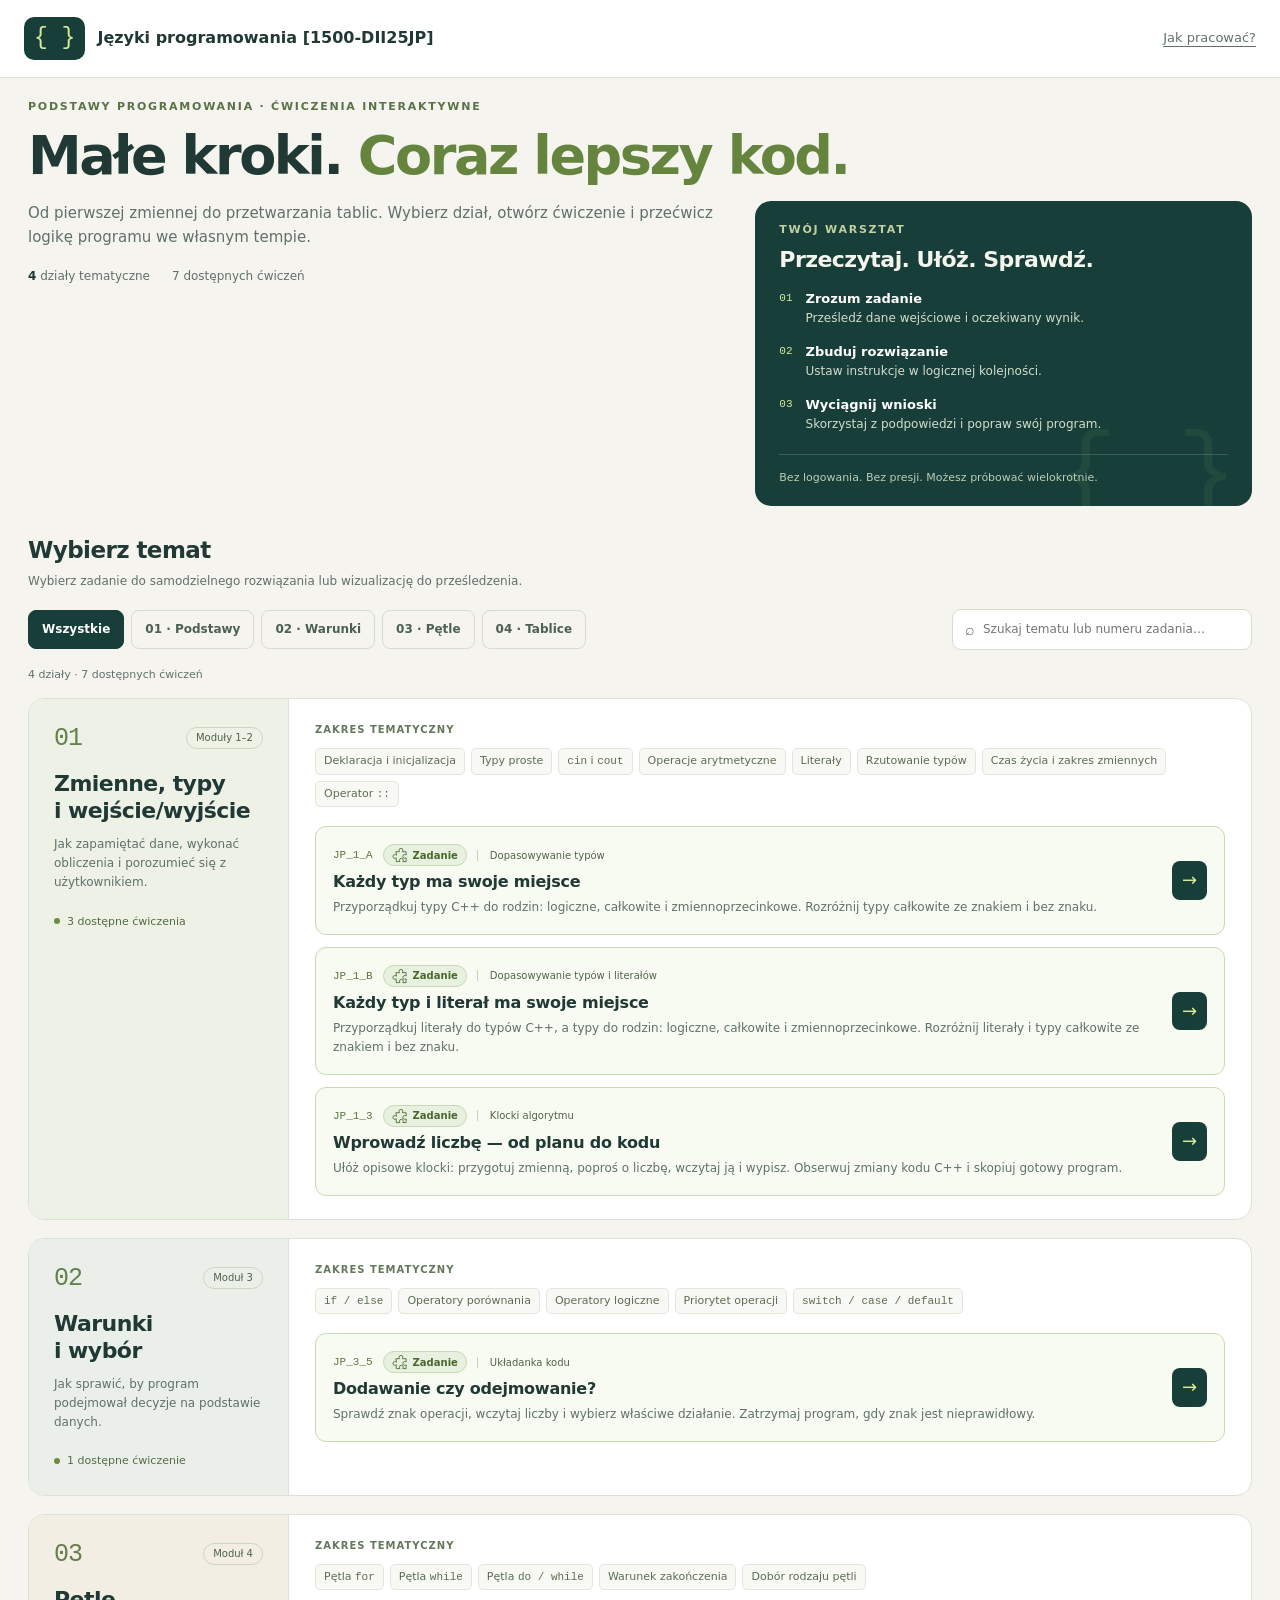
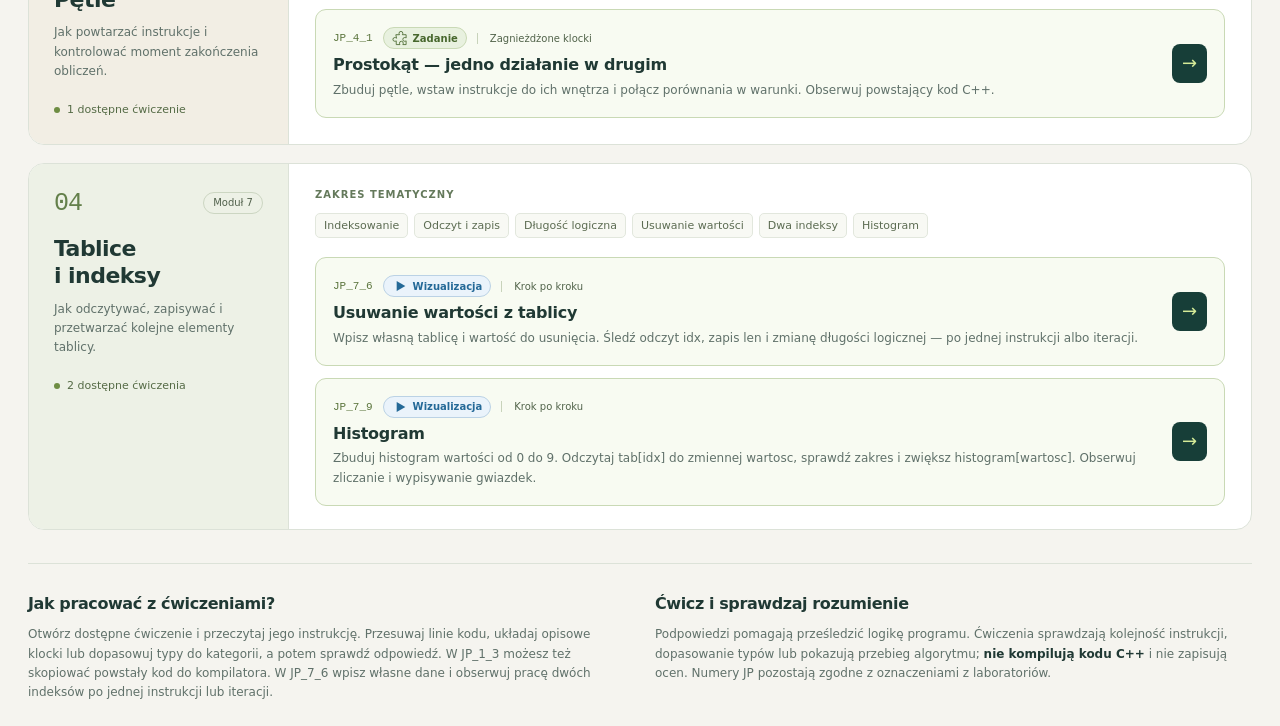
==== commit 04e597e4: "Add files via upload" ====
--- a/index.html
+++ b/index.html
@@ -4,22 +4,24 @@
   <meta charset="utf-8">
   <meta name="viewport" content="width=device-width, initial-scale=1">
   <meta name="theme-color" content="#173e38">
-  <meta name="description" content="Pracownia C++ — ćwiczenia z podstaw programowania: zmienne, wejście i wyjście, warunki oraz pętle.">
-  <title>Pracownia C++ · Lista ćwiczeń</title>
+  <meta name="description" content="Języki programowania [1500-DII25JP] — ćwiczenia interaktywne: zmienne, typy, warunki, pętle i tablice.">
+  <title>Języki programowania [1500-DII25JP] · Lista ćwiczeń</title>
   <link rel="stylesheet" href="wspolne/css/baza.css">
   <link rel="stylesheet" href="wspolne/css/katalog.css">
+  <link rel="stylesheet" href="wspolne/css/pracownia.css">
   <link rel="stylesheet" href="styl.css">
 </head>
-<body>
+<body class="catalog-page">
   <a class="skip" href="#katalog">Przejdź do ćwiczeń</a>
-  <header class="topbar"><div class="topbar-inner"><a class="brand" href="index.html" aria-label="Pracownia C++ — strona główna"><span class="logo" aria-hidden="true">{ }</span><span>Pracownia C++ <small>/ laboratorium · pierwszy rok</small></span></a><a class="help-link" href="#jak-pracowac">Jak pracować?</a></div></header>
+  <header><a class="brand" href="index.html" aria-label="Języki programowania [1500-DII25JP] — strona główna"><span class="logo" aria-hidden="true">{ }</span><span>Języki programowania [1500-DII25JP]</span></a><a class="help-link" href="#jak-pracowac">Jak pracować?</a></header>
   <main>
     <section class="hero" aria-labelledby="title">
-      <div><div class="eyebrow">Podstawy programowania · ćwiczenia interaktywne</div><h1>Małe kroki.<br><span>Coraz lepszy kod.</span></h1><p>Od pierwszej zmiennej do przetwarzania tablic. Wybierz dział, otwórz ćwiczenie i przećwicz logikę programu we własnym tempie.</p><div class="hero-meta"><span><strong>4</strong> działy tematyczne</span><span id="total-count"><strong>7</strong> dostępnych ćwiczeń</span></div></div>
-      <aside class="method" aria-label="Sposób pracy"><div class="eyebrow">Twój warsztat</div><h2>Przeczytaj. Ułóż. Sprawdź.</h2><ol><li><span class="step">01</span><div><strong>Zrozum zadanie</strong>Prześledź dane wejściowe i oczekiwany wynik.</div></li><li><span class="step">02</span><div><strong>Zbuduj rozwiązanie</strong>Ustaw instrukcje w logicznej kolejności.</div></li><li><span class="step">03</span><div><strong>Wyciągnij wnioski</strong>Skorzystaj z podpowiedzi i popraw swój program.</div></li></ol><p class="method-foot">Bez logowania. Bez presji. Możesz próbować wielokrotnie.</p></aside>
+      <div class="eyebrow">Podstawy programowania · ćwiczenia interaktywne</div>
+      <h1 id="title">Małe kroki. <span>Coraz lepszy kod.</span></h1>
+      <div class="hero-content"><div><p>Od pierwszej zmiennej do przetwarzania tablic. Wybierz dział, otwórz ćwiczenie i przećwicz logikę programu we własnym tempie.</p><div class="hero-meta"><span><strong>4</strong> działy tematyczne</span><span id="total-count"><strong>7</strong> dostępnych ćwiczeń</span></div></div><aside class="method" aria-label="Sposób pracy"><div class="eyebrow">Twój warsztat</div><h2>Przeczytaj. Ułóż. Sprawdź.</h2><ol><li><span class="step">01</span><div><strong>Zrozum zadanie</strong>Prześledź dane wejściowe i oczekiwany wynik.</div></li><li><span class="step">02</span><div><strong>Zbuduj rozwiązanie</strong>Ustaw instrukcje w logicznej kolejności.</div></li><li><span class="step">03</span><div><strong>Wyciągnij wnioski</strong>Skorzystaj z podpowiedzi i popraw swój program.</div></li></ol><p class="method-foot">Bez logowania. Bez presji. Możesz próbować wielokrotnie.</p></aside></div>
     </section>
     <section id="katalog" aria-labelledby="catalog-title">
-      <div class="catalog-heading"><div><h2 id="catalog-title">Wybierz temat</h2><p>Cztery działy, od podstaw do przetwarzania tablic.</p></div></div>
+      <div class="catalog-heading"><div><h2 id="catalog-title">Wybierz temat</h2><p>Wybierz zadanie do samodzielnego rozwiązania lub wizualizację do prześledzenia.</p></div></div>
       <div class="catalog-tools" id="catalog-tools" hidden>
         <div class="filters" role="group" aria-label="Filtruj działy"><button type="button" class="filter" data-filter="all" aria-pressed="true">Wszystkie</button><button type="button" class="filter" data-filter="01_podstawy" aria-pressed="false">01 · Podstawy</button><button type="button" class="filter" data-filter="02_warunki" aria-pressed="false">02 · Warunki</button><button type="button" class="filter" data-filter="03_petle" aria-pressed="false">03 · Pętle</button><button type="button" class="filter" data-filter="04_tablice" aria-pressed="false">04 · Tablice</button></div>
         <label class="search-box"><span aria-hidden="true">⌕</span><span class="sr-only">Szukaj działu, tematu lub ćwiczenia</span><input type="search" id="search" placeholder="Szukaj tematu lub numeru zadania…" autocomplete="off" aria-controls="module-list"></label>
@@ -29,31 +31,30 @@
         <article class="module" id="01_podstawy" aria-labelledby="basics-title">
           <div class="module-intro"><div class="module-topline"><span class="module-number">01</span><span class="original-module">Moduły 1–2</span></div><h3 id="basics-title">Zmienne, typy<br> i wejście/wyjście</h3><p>Jak zapamiętać dane, wykonać obliczenia i porozumieć się z użytkownikiem.</p><div class="availability"><span data-module-count>2 dostępne ćwiczenia</span></div></div>
           <div class="module-content"><p class="topic-label">Zakres tematyczny</p><ul class="topics"><li>Deklaracja i inicjalizacja</li><li>Typy proste</li><li><code>cin</code> i <code>cout</code></li><li>Operacje arytmetyczne</li><li>Literały</li><li>Rzutowanie typów</li><li>Czas życia i zakres zmiennych</li><li>Operator <code>::</code></li></ul>
-          <a class="exercise" href="JP_1_A/index.html" data-search="JP_1_A typy bool short int long signed unsigned float double logiczne całkowite zmiennoprzecinkowe dopasowywanie"><div><div class="exercise-code">JP_1_A <span class="kind">Dopasowywanie typów</span></div><h4>Każdy typ ma swoje miejsce</h4><p>Przyporządkuj typy C++ do rodzin: logiczne, całkowite i zmiennoprzecinkowe. Rozróżnij typy całkowite ze znakiem i bez znaku.</p></div><span class="arrow" aria-hidden="true">→</span></a>
-          <a class="exercise" href="JP_1_A_v2/index.html" data-search="JP_1_A_v2 literał literały typy bool short int long signed unsigned float double logiczne całkowite zmiennoprzecinkowe dopasowywanie"><div><div class="exercise-code">JP_1_A_v2 <span class="kind">Dopasowywanie typów i literałów</span></div><h4>Każdy typ i literał ma swoje miejsce</h4><p>Przyporządkuj literały do typów C++, a typy do rodzin: logiczne, całkowite i zmiennoprzecinkowe. Rozróżnij literały i typy całkowite ze znakiem i bez znaku.</p></div><span class="arrow" aria-hidden="true">→</span></a>
-          <a class="exercise" href="JP_1_3/index.html" data-search="JP_1_3 zmienna deklaracja double liczba cin cout wejście wyjście klocki algorytm magnesy"><div><div class="exercise-code">JP_1_3 <span class="kind">Klocki algorytmu</span></div><h4>Wprowadź liczbę — od planu do kodu</h4><p>Ułóż opisowe klocki: przygotuj zmienną, poproś o liczbę, wczytaj ją i wypisz. Obserwuj zmiany kodu C++ i skopiuj gotowy program.</p></div><span class="arrow" aria-hidden="true">→</span></a>
+          <a class="exercise" data-activity="task" href="JP_1_A/index.html" data-search="JP_1_A typy bool short int long signed unsigned float double logiczne całkowite zmiennoprzecinkowe dopasowywanie"><div><div class="exercise-code"><span class="exercise-id">JP_1_A</span><span class="activity-kind task"><img class="activity-icon" src="wspolne/ikony/zadanie.svg" alt="" aria-hidden="true" width="16" height="16"><span>Zadanie</span></span><span class="kind">Dopasowywanie typów</span></div><h4>Każdy typ ma swoje miejsce</h4><p>Przyporządkuj typy C++ do rodzin: logiczne, całkowite i zmiennoprzecinkowe. Rozróżnij typy całkowite ze znakiem i bez znaku.</p></div><span class="arrow" aria-hidden="true">→</span></a>
+          <a class="exercise" data-activity="task" href="JP_1_B/index.html" data-search="JP_1_B literał literały typy bool short int long signed unsigned float double logiczne całkowite zmiennoprzecinkowe dopasowywanie"><div><div class="exercise-code"><span class="exercise-id">JP_1_B</span><span class="activity-kind task"><img class="activity-icon" src="wspolne/ikony/zadanie.svg" alt="" aria-hidden="true" width="16" height="16"><span>Zadanie</span></span><span class="kind">Dopasowywanie typów i literałów</span></div><h4>Każdy typ i literał ma swoje miejsce</h4><p>Przyporządkuj literały do typów C++, a typy do rodzin: logiczne, całkowite i zmiennoprzecinkowe. Rozróżnij literały i typy całkowite ze znakiem i bez znaku.</p></div><span class="arrow" aria-hidden="true">→</span></a>
+          <a class="exercise" data-activity="task" href="JP_1_3/index.html" data-search="JP_1_3 zmienna deklaracja double liczba cin cout wejście wyjście klocki algorytm magnesy"><div><div class="exercise-code"><span class="exercise-id">JP_1_3</span><span class="activity-kind task"><img class="activity-icon" src="wspolne/ikony/zadanie.svg" alt="" aria-hidden="true" width="16" height="16"><span>Zadanie</span></span><span class="kind">Klocki algorytmu</span></div><h4>Wprowadź liczbę — od planu do kodu</h4><p>Ułóż opisowe klocki: przygotuj zmienną, poproś o liczbę, wczytaj ją i wypisz. Obserwuj zmiany kodu C++ i skopiuj gotowy program.</p></div><span class="arrow" aria-hidden="true">→</span></a>
           <p class="empty-module" data-empty-search hidden>Temat należy do tego działu, ale nie ma jeszcze pasujących ćwiczeń.</p></div>
         </article>
         <article class="module" id="02_warunki" aria-labelledby="conditions-title">
           <div class="module-intro"><div class="module-topline"><span class="module-number">02</span><span class="original-module">Moduł 3</span></div><h3 id="conditions-title">Warunki<br> i wybór</h3><p>Jak sprawić, by program podejmował decyzje na podstawie danych.</p><div class="availability"><span data-module-count>1 dostępne ćwiczenie</span></div></div>
           <div class="module-content"><p class="topic-label">Zakres tematyczny</p><ul class="topics"><li><code>if / else</code></li><li>Operatory porównania</li><li>Operatory logiczne</li><li>Priorytet operacji</li><li><code>switch / case / default</code></li></ul>
-            <a class="exercise" href="JP_3_5/index.html" data-search="JP_3_5 dodawanie odejmowanie walidacja znak char double cin cout if else operatory logiczne porównania"><div><div class="exercise-code">JP_3_5 <span class="kind">Układanka kodu</span></div><h4>Dodawanie czy odejmowanie?</h4><p>Sprawdź znak operacji, wczytaj liczby i wybierz właściwe działanie. Zatrzymaj program, gdy znak jest nieprawidłowy.</p></div><span class="arrow" aria-hidden="true">→</span></a>
+            <a class="exercise" data-activity="task" href="JP_3_5/index.html" data-search="JP_3_5 dodawanie odejmowanie walidacja znak char double cin cout if else operatory logiczne porównania"><div><div class="exercise-code"><span class="exercise-id">JP_3_5</span><span class="activity-kind task"><img class="activity-icon" src="wspolne/ikony/zadanie.svg" alt="" aria-hidden="true" width="16" height="16"><span>Zadanie</span></span><span class="kind">Układanka kodu</span></div><h4>Dodawanie czy odejmowanie?</h4><p>Sprawdź znak operacji, wczytaj liczby i wybierz właściwe działanie. Zatrzymaj program, gdy znak jest nieprawidłowy.</p></div><span class="arrow" aria-hidden="true">→</span></a>
             <p class="empty-module" data-empty-search hidden>Temat należy do tego działu, ale nie ma jeszcze pasujących ćwiczeń.</p>
           </div>
         </article>
         <article class="module" id="03_petle" aria-labelledby="loops-title">
           <div class="module-intro"><div class="module-topline"><span class="module-number">03</span><span class="original-module">Moduł 4</span></div><h3 id="loops-title">Pętle</h3><p>Jak powtarzać instrukcje i kontrolować moment zakończenia obliczeń.</p><div class="availability"><span data-module-count>1 dostępne ćwiczenie</span></div></div>
-          <div class="module-content"><p class="topic-label">Zakres tematyczny</p><ul class="topics"><li>Pętla <code>for</code></li><li>Pętla <code>while</code></li><li>Pętla <code>do / while</code></li><li>Warunek zakończenia</li><li>Dobór rodzaju pętli</li></ul><a class="exercise" href="JP_4_1/index.html" data-search="JP_4_1 prostokąt pętle zagnieżdżenia for warunki if else logiczne klocki I LUB"><div><div class="exercise-code">JP_4_1 <span class="kind">Zagnieżdżone klocki</span></div><h4>Prostokąt — jedno działanie w drugim</h4><p>Zbuduj pętle, wstaw instrukcje do ich wnętrza i połącz porównania w warunki. Obserwuj powstający kod C++.</p></div><span class="arrow" aria-hidden="true">→</span></a><p class="empty-module" data-empty-search hidden>Temat należy do tego działu, ale nie ma jeszcze pasujących ćwiczeń.</p></div>
+          <div class="module-content"><p class="topic-label">Zakres tematyczny</p><ul class="topics"><li>Pętla <code>for</code></li><li>Pętla <code>while</code></li><li>Pętla <code>do / while</code></li><li>Warunek zakończenia</li><li>Dobór rodzaju pętli</li></ul><a class="exercise" data-activity="task" href="JP_4_1/index.html" data-search="JP_4_1 prostokąt pętle zagnieżdżenia for warunki if else logiczne klocki I LUB"><div><div class="exercise-code"><span class="exercise-id">JP_4_1</span><span class="activity-kind task"><img class="activity-icon" src="wspolne/ikony/zadanie.svg" alt="" aria-hidden="true" width="16" height="16"><span>Zadanie</span></span><span class="kind">Zagnieżdżone klocki</span></div><h4>Prostokąt — jedno działanie w drugim</h4><p>Zbuduj pętle, wstaw instrukcje do ich wnętrza i połącz porównania w warunki. Obserwuj powstający kod C++.</p></div><span class="arrow" aria-hidden="true">→</span></a><p class="empty-module" data-empty-search hidden>Temat należy do tego działu, ale nie ma jeszcze pasujących ćwiczeń.</p></div>
         </article>
         <article class="module" id="04_tablice" aria-labelledby="arrays-title">
           <div class="module-intro"><div class="module-topline"><span class="module-number">04</span><span class="original-module">Moduł 7</span></div><h3 id="arrays-title">Tablice<br> i indeksy</h3><p>Jak odczytywać, zapisywać i przetwarzać kolejne elementy tablicy.</p><div class="availability"><span data-module-count>2 dostępne ćwiczenia</span></div></div>
-          <div class="module-content"><p class="topic-label">Zakres tematyczny</p><ul class="topics"><li>Indeksowanie</li><li>Odczyt i zapis</li><li>Długość logiczna</li><li>Usuwanie wartości</li><li>Dwa indeksy</li><li>Histogram</li></ul><a class="exercise" href="JP_7_6/index.html" data-search="JP_7_6 tablica tablice idx len nval xval usuwanie wartości kompaktowanie dwa indeksy animacja wizualizacja debugger"><div><div class="exercise-code">JP_7_6 <span class="kind">Wizualizacja krok po kroku</span></div><h4>Czytaj stąd. Zapisuj tutaj.</h4><p>Wpisz własną tablicę i wartość do usunięcia. Śledź odczyt idx, zapis len i zmianę długości logicznej — po jednej instrukcji albo iteracji.</p></div><span class="arrow" aria-hidden="true">→</span></a><a class="exercise" href="JP_7_9/index.html" data-search="JP_7_9 histogram tablica wartosc indeks zliczanie cyfry gwiazdki zakres walidacja animacja"><div><div class="exercise-code">JP_7_9 <span class="kind">Histogram krok po kroku</span></div><h4>Wartość staje się indeksem</h4><p>Odczytaj tab[idx] do zmiennej wartosc, sprawdź zakres i zwiększ histogram[wartosc]. Zobacz liczniki oraz wykres z gwiazdek.</p></div><span class="arrow" aria-hidden="true">→</span></a><p class="empty-module" data-empty-search hidden>Temat należy do tego działu, ale nie ma jeszcze pasujących ćwiczeń.</p></div>
+          <div class="module-content"><p class="topic-label">Zakres tematyczny</p><ul class="topics"><li>Indeksowanie</li><li>Odczyt i zapis</li><li>Długość logiczna</li><li>Usuwanie wartości</li><li>Dwa indeksy</li><li>Histogram</li></ul><a class="exercise" data-activity="visualization" href="JP_7_6/index.html" data-search="JP_7_6 tablica tablice idx len nval xval usuwanie wartości kompaktowanie dwa indeksy animacja wizualizacja debugger"><div><div class="exercise-code"><span class="exercise-id">JP_7_6</span><span class="activity-kind visualization"><img class="activity-icon" src="wspolne/ikony/wizualizacja.svg" alt="" aria-hidden="true" width="16" height="16"><span>Wizualizacja</span></span><span class="kind">Krok po kroku</span></div><h4>Usuwanie wartości z tablicy</h4><p>Wpisz własną tablicę i wartość do usunięcia. Śledź odczyt idx, zapis len i zmianę długości logicznej — po jednej instrukcji albo iteracji.</p></div><span class="arrow" aria-hidden="true">→</span></a><a class="exercise" data-activity="visualization" href="JP_7_9/index.html" data-search="JP_7_9 histogram tablica wartosc indeks zliczanie cyfry gwiazdki zakres walidacja animacja"><div><div class="exercise-code"><span class="exercise-id">JP_7_9</span><span class="activity-kind visualization"><img class="activity-icon" src="wspolne/ikony/wizualizacja.svg" alt="" aria-hidden="true" width="16" height="16"><span>Wizualizacja</span></span><span class="kind">Krok po kroku</span></div><h4>Histogram</h4><p>Zbuduj histogram wartości od 0 do 9. Odczytaj tab[idx] do zmiennej wartosc, sprawdź zakres i zwiększ histogram[wartosc]. Obserwuj zliczanie i wypisywanie gwiazdek.</p></div><span class="arrow" aria-hidden="true">→</span></a><p class="empty-module" data-empty-search hidden>Temat należy do tego działu, ale nie ma jeszcze pasujących ćwiczeń.</p></div>
         </article>
       </div>
       <div class="no-results" id="no-results" hidden><h3>Brak pasujących wyników</h3><p>Zmień wyszukiwane hasło lub wybierz inny dział.</p><button type="button" class="clear" id="clear-filters">Pokaż wszystkie działy</button></div>
     </section>
-    <section class="guide" id="jak-pracowac" aria-label="Informacje o ćwiczeniach"><div><h2>Jak korzystać z pracowni?</h2><p>Otwórz dostępne ćwiczenie i przeczytaj jego instrukcję. Przesuwaj linie kodu, układaj opisowe klocki lub dopasowuj typy do kategorii, a potem sprawdź odpowiedź. W JP_1_3 możesz też skopiować powstały kod do kompilatora. W JP_7_6 wpisz własne dane i obserwuj pracę dwóch indeksów po jednej instrukcji lub iteracji.</p></div><div><h2>Ćwicz i sprawdzaj rozumienie</h2><p>Podpowiedzi pomagają prześledzić logikę programu. Ćwiczenia sprawdzają kolejność instrukcji, dopasowanie typów lub pokazują przebieg algorytmu; <strong>nie kompilują kodu C++</strong> i nie zapisują ocen. Numery JP pozostają zgodne z oznaczeniami z laboratoriów.</p></div></section>
-    <footer><span>Pracownia C++ · Laboratoria pierwszego roku</span><span>Zmienne → decyzje → powtórzenia → tablice</span></footer>
+    <section class="guide" id="jak-pracowac" aria-label="Informacje o ćwiczeniach"><div><h2>Jak pracować z ćwiczeniami?</h2><p>Otwórz dostępne ćwiczenie i przeczytaj jego instrukcję. Przesuwaj linie kodu, układaj opisowe klocki lub dopasowuj typy do kategorii, a potem sprawdź odpowiedź. W JP_1_3 możesz też skopiować powstały kod do kompilatora. W JP_7_6 wpisz własne dane i obserwuj pracę dwóch indeksów po jednej instrukcji lub iteracji.</p></div><div><h2>Ćwicz i sprawdzaj rozumienie</h2><p>Podpowiedzi pomagają prześledzić logikę programu. Ćwiczenia sprawdzają kolejność instrukcji, dopasowanie typów lub pokazują przebieg algorytmu; <strong>nie kompilują kodu C++</strong> i nie zapisują ocen. Numery JP pozostają zgodne z oznaczeniami z laboratoriów.</p></div></section>
   </main>
   <script src="wspolne/silniki/katalog.js"></script>
 </body>
--- a/wspolne/css/katalog.css
+++ b/wspolne/css/katalog.css
@@ -1,10 +1,15 @@
-*{box-sizing:border-box}html{scroll-behavior:smooth;scroll-padding-top:24px}a{color:inherit}button,input{font:inherit}button{cursor:pointer;touch-action:manipulation}a:focus-visible,button:focus-visible,input:focus-visible,summary:focus-visible{outline:3px solid var(--focus);outline-offset:4px}[hidden]{display:none!important}
-    .skip{position:absolute;top:-100px;left:16px;z-index:5;padding:12px;background:white}.skip:focus{top:12px}.topbar{background:#fff;border-bottom:1px solid var(--line)}.topbar-inner{max-width:1280px;padding:17px 28px;margin:auto;display:flex;justify-content:space-between;align-items:center;gap:20px}.brand{display:flex;gap:12px;align-items:center;text-decoration:none;font-weight:750}.logo{border-radius:10px;background:var(--green);color:var(--lime);padding:4px 10px;font:23px/1.5 var(--font-code)}.brand small{font-weight:450;color:var(--muted);margin-left:9px}.help-link{font-size:13px;color:var(--muted);text-underline-offset:4px}
-    main{max-width:var(--page-width);margin:auto;padding:46px 28px 36px}.eyebrow{font-size:11px;letter-spacing:.16em;text-transform:uppercase;font-weight:750;color:#597347}.hero{display:grid;grid-template-columns:1.4fr 1fr;gap:64px;align-items:center;padding-bottom:40px}.hero h1{font-size:clamp(38px,4.7vw,60px);line-height:1.1;letter-spacing:-.055em;margin:14px 0 20px;font-weight:750}.hero h1 span{color:var(--accent)}.hero p{max-width:620px;font-size:16px;color:var(--muted);margin:0}.hero-meta{display:flex;gap:22px;margin-top:24px;font-size:12px;color:var(--muted)}.hero-meta strong{color:var(--ink)}.method{background:var(--green);color:#f4f6ed;border-radius:var(--panel-radius);padding:27px 30px;position:relative;overflow:hidden}.method::after{content:'{ }';position:absolute;right:15px;bottom:-26px;font:100px var(--font-code);color:#d5eb9810;pointer-events:none}.method .eyebrow{color:#c0d19f}.method h2{font-size:25px;line-height:1.3;letter-spacing:-.025em;margin:10px 0 19px}.method ol{list-style:none;padding:0;margin:0;display:grid;gap:13px}.method li{display:flex;align-items:start;gap:13px;font-size:12px;color:#d3ddce}.step{font:11px var(--font-code);color:var(--lime);padding-top:3px}.method strong{display:block;color:#fff;font-size:13px}.method .method-foot{font-size:11px;color:#bacdb8;border-top:1px solid #ffffff26;padding-top:14px;margin:19px 0 0}
-    .catalog-heading{display:flex;align-items:center;justify-content:space-between;gap:20px;margin-bottom:18px}h2{font-size:23px;letter-spacing:-.025em;margin:0}.catalog-heading p{color:var(--muted);font-size:12px;margin:3px 0 0}.catalog-tools{display:flex;justify-content:space-between;gap:14px;align-items:center;margin-bottom:24px;flex-wrap:wrap}.filters{display:flex;gap:7px;flex-wrap:wrap}.filter{border:1px solid #d5ddcd;color:#4b6053;border-radius:var(--control-radius);background:transparent;padding:9px 13px;font-size:12px;font-weight:600}.filter:hover{background:#eaf0df}.filter[aria-pressed="true"]{color:#fff;background:var(--green);border-color:var(--green)}.search-box{display:flex;align-items:center;border:1px solid #d5ddcd;border-radius:9px;background:white;padding:0 12px;gap:8px;color:var(--muted);min-width:250px;flex:0 1 300px}.search-box input{border:0;outline:none;background:transparent;min-width:0;width:100%;padding:10px 0;font-size:12px;color:var(--ink)}.search-box:focus-within{outline:3px solid var(--focus);outline-offset:3px}.search-box input:focus-visible{outline:0}.search-label{font-size:12px}.sr-only{position:absolute;width:1px;height:1px;overflow:hidden;clip-path:inset(50%)}
-    .module{display:grid;grid-template-columns:260px minmax(0,1fr);border:1px solid var(--line);border-radius:var(--panel-radius);background:white;overflow:hidden;margin-bottom:18px;scroll-margin-top:24px}.module-intro{padding:25px;background:#edf1e6;border-right:1px solid var(--line)}.module:nth-of-type(2) .module-intro{background:#eaf0e9}.module:nth-of-type(3) .module-intro{background:#f2eee4}.module-topline{display:flex;align-items:center;gap:11px;justify-content:space-between;margin-bottom:17px}.module-number{font:25px var(--font-code);letter-spacing:-.04em;color:#64804b}.original-module{font-size:10px;color:#51614c;border:1px solid #ccd6c2;border-radius:var(--panel-radius);padding:2px 9px;white-space:nowrap}.module h3{font-size:22px;line-height:1.25;letter-spacing:-.025em;margin:0 0 10px}.module-intro p{font-size:12px;color:var(--muted);margin:0}.availability{font-size:11px;margin-top:20px;color:#556b46;display:flex;gap:7px;align-items:center}.availability::before{content:'';background:#6e8d43;width:6px;height:6px;border-radius:50%}.availability.pending{color:#687266}.availability.pending::before{background:#92998b}.module-content{padding:23px 26px;min-width:0}.topic-label{font-size:10px;text-transform:uppercase;letter-spacing:.1em;font-weight:700;color:#64795b;margin:0 0 10px}.topics{padding:0;margin:0 0 19px;list-style:none;display:flex;gap:6px;flex-wrap:wrap}.topics li{border:1px solid #e2e7dd;background:#f8f9f4;border-radius:5px;padding:3px 8px;font-size:11px;color:#5c6c52}.topics code{font-size:11px;font-family:var(--font-code)}.exercise{display:flex;align-items:center;justify-content:space-between;gap:18px;text-decoration:none;border:1px solid #c9d9b5;border-radius:11px;padding:17px;background:#f8fbf2;transition:background .15s,border-color .15s}.exercise:hover{background:#edf5df;border-color:#7d9b52}.exercise-code{font:11px var(--font-code);color:#5a743c;display:flex;align-items:center;gap:12px;margin-bottom:5px}.exercise-code .kind{font:10px var(--font-body);color:#51634a;border-left:1px solid #c8d3bb;padding-left:12px}.exercise h4{font-size:16px;line-height:1.35;margin:0 0 5px;letter-spacing:-.015em}.exercise p{margin:0;font-size:12px;color:var(--muted)}.exercise .arrow{background:var(--green);color:var(--lime);border-radius:var(--control-radius);flex:0 0 35px;text-align:center;padding:5px;font-size:18px}.empty-module{padding:15px 0 0;border-top:1px dashed #d9dfd1;color:var(--muted);font-size:12px}.empty-module strong{display:block;font-weight:600;color:#53644b;font-size:13px;margin-bottom:2px}.empty-module p{margin:0}.no-results{border:1px dashed #c5d0b7;border-radius:12px;padding:30px;text-align:center;margin:20px 0;background:white}.no-results h3{font-size:19px;margin:0 0 6px}.no-results p{font-size:13px;color:var(--muted);margin:0 0 15px}.clear{border:1px solid #d5ddcd;background:white;border-radius:7px;padding:8px 12px;color:var(--green);font-size:12px}.results{font-size:11px;color:var(--muted);margin:0 0 14px}
-    .guide{margin-top:33px;display:grid;grid-template-columns:1fr 1fr;gap:30px;border-top:1px solid var(--line);padding-top:27px}.guide h2{font-size:16px;margin:0 0 9px}.guide p{color:var(--muted);font-size:12px;margin:0}.guide strong{color:var(--ink)}footer{border-top:1px solid var(--line);margin-top:28px;padding-top:18px;color:var(--muted);font-size:11px;display:flex;justify-content:space-between;gap:15px}
-    @media(max-width:900px){.hero{gap:28px;grid-template-columns:1.2fr 1fr}.module{grid-template-columns:225px minmax(0,1fr)}.module-intro,.module-content{padding:21px}.brand small{display:none}.method{padding:24px}.hero h1{font-size:44px}}
-    @media(max-width:680px){main{padding:28px 17px}.topbar-inner{padding:14px 17px}.hero{grid-template-columns:1fr;gap:25px;padding-bottom:30px}.hero h1{font-size:43px}.hero p{font-size:14px}.method{padding:23px}.method ol{grid-template-columns:1fr 1fr 1fr;gap:12px}.method li{display:block}.step{display:block;margin-bottom:6px}.method h2{font-size:21px}.module{grid-template-columns:1fr}.module-intro{border-right:0;border-bottom:1px solid var(--line);padding:20px}.module h3{font-size:22px}.module-topline{margin-bottom:10px}.availability{margin-top:12px}.module-content{padding:20px}.catalog-tools{align-items:stretch;gap:12px}.search-box{flex-basis:100%;max-width:none}.filter{padding:8px 11px}.guide{grid-template-columns:1fr;gap:20px}.exercise h4{font-size:15px}footer{flex-direction:column;gap:5px}.hero-meta{gap:17px}}
-    @media(prefers-reduced-motion:reduce){html{scroll-behavior:auto}*{transition:none!important}}
-  .exercise + .exercise{margin-top:12px}
+*{box-sizing:border-box}html{scroll-behavior:smooth;scroll-padding-top:24px}a{color:inherit}button,input{font:inherit}button{cursor:pointer;touch-action:manipulation}a:focus-visible,button:focus-visible,input:focus-visible,summary:focus-visible{outline:3px solid var(--focus);outline-offset:4px}[hidden]{display:none!important}
+    .skip{position:absolute;top:-100px;left:16px;z-index:5;padding:12px;background:white}.skip:focus{top:12px}.topbar{background:#fff;border-bottom:1px solid var(--line)}.topbar-inner{max-width:1280px;padding:17px 28px;margin:auto;display:flex;justify-content:space-between;align-items:center;gap:20px}.brand{display:flex;gap:12px;align-items:center;text-decoration:none;font-weight:750}.logo{border-radius:10px;background:var(--green);color:var(--lime);padding:4px 10px;font:23px/1.5 var(--font-code)}.brand small{font-weight:450;color:var(--muted);margin-left:9px}.help-link{font-size:13px;color:var(--muted);text-underline-offset:4px}
+    main{max-width:var(--page-width);margin:auto;padding:46px 28px 36px}.eyebrow{font-size:11px;letter-spacing:.16em;text-transform:uppercase;font-weight:750;color:#597347}.hero{display:grid;grid-template-columns:1.4fr 1fr;gap:64px;align-items:center;padding-bottom:40px}.hero h1{font-size:clamp(38px,4.7vw,60px);line-height:1.1;letter-spacing:-.055em;margin:14px 0 20px;font-weight:750}.hero h1 span{color:var(--accent)}.hero p{max-width:620px;font-size:16px;color:var(--muted);margin:0}.hero-meta{display:flex;gap:22px;margin-top:24px;font-size:12px;color:var(--muted)}.hero-meta strong{color:var(--ink)}.method{background:var(--green);color:#f4f6ed;border-radius:var(--panel-radius);padding:27px 30px;position:relative;overflow:hidden}.method::after{content:'{ }';position:absolute;right:15px;bottom:-26px;font:100px var(--font-code);color:#d5eb9810;pointer-events:none}.method .eyebrow{color:#c0d19f}.method h2{font-size:25px;line-height:1.3;letter-spacing:-.025em;margin:10px 0 19px}.method ol{list-style:none;padding:0;margin:0;display:grid;gap:13px}.method li{display:flex;align-items:start;gap:13px;font-size:12px;color:#d3ddce}.step{font:11px var(--font-code);color:var(--lime);padding-top:3px}.method strong{display:block;color:#fff;font-size:13px}.method .method-foot{font-size:11px;color:#bacdb8;border-top:1px solid #ffffff26;padding-top:14px;margin:19px 0 0}
+    .catalog-heading{display:flex;align-items:center;justify-content:space-between;gap:20px;margin-bottom:18px}h2{font-size:23px;letter-spacing:-.025em;margin:0}.catalog-heading p{color:var(--muted);font-size:12px;margin:3px 0 0}.catalog-tools{display:flex;justify-content:space-between;gap:14px;align-items:center;margin-bottom:24px;flex-wrap:wrap}.filters{display:flex;gap:7px;flex-wrap:wrap}.filter{border:1px solid #d5ddcd;color:#4b6053;border-radius:var(--control-radius);background:transparent;padding:9px 13px;font-size:12px;font-weight:600}.filter:hover{background:#eaf0df}.filter[aria-pressed="true"]{color:#fff;background:var(--green);border-color:var(--green)}.search-box{display:flex;align-items:center;border:1px solid #d5ddcd;border-radius:9px;background:white;padding:0 12px;gap:8px;color:var(--muted);min-width:250px;flex:0 1 300px}.search-box input{border:0;outline:none;background:transparent;min-width:0;width:100%;padding:10px 0;font-size:12px;color:var(--ink)}.search-box:focus-within{outline:3px solid var(--focus);outline-offset:3px}.search-box input:focus-visible{outline:0}.search-label{font-size:12px}.sr-only{position:absolute;width:1px;height:1px;overflow:hidden;clip-path:inset(50%)}
+    .module{display:grid;grid-template-columns:260px minmax(0,1fr);border:1px solid var(--line);border-radius:var(--panel-radius);background:white;overflow:hidden;margin-bottom:18px;scroll-margin-top:24px}.module-intro{padding:25px;background:#edf1e6;border-right:1px solid var(--line)}.module:nth-of-type(2) .module-intro{background:#eaf0e9}.module:nth-of-type(3) .module-intro{background:#f2eee4}.module-topline{display:flex;align-items:center;gap:11px;justify-content:space-between;margin-bottom:17px}.module-number{font:25px var(--font-code);letter-spacing:-.04em;color:#64804b}.original-module{font-size:10px;color:#51614c;border:1px solid #ccd6c2;border-radius:var(--panel-radius);padding:2px 9px;white-space:nowrap}.module h3{font-size:22px;line-height:1.25;letter-spacing:-.025em;margin:0 0 10px}.module-intro p{font-size:12px;color:var(--muted);margin:0}.availability{font-size:11px;margin-top:20px;color:#556b46;display:flex;gap:7px;align-items:center}.availability::before{content:'';background:#6e8d43;width:6px;height:6px;border-radius:50%}.availability.pending{color:#687266}.availability.pending::before{background:#92998b}.module-content{padding:23px 26px;min-width:0}.topic-label{font-size:10px;text-transform:uppercase;letter-spacing:.1em;font-weight:700;color:#64795b;margin:0 0 10px}.topics{padding:0;margin:0 0 19px;list-style:none;display:flex;gap:6px;flex-wrap:wrap}.topics li{border:1px solid #e2e7dd;background:#f8f9f4;border-radius:5px;padding:3px 8px;font-size:11px;color:#5c6c52}.topics code{font-size:11px;font-family:var(--font-code)}.exercise{display:flex;align-items:center;justify-content:space-between;gap:18px;text-decoration:none;border:1px solid #c9d9b5;border-radius:11px;padding:17px;background:#f8fbf2;transition:background .15s,border-color .15s}.exercise:hover{background:#edf5df;border-color:#7d9b52}.exercise-code{font:11px var(--font-code);color:#5a743c;display:flex;align-items:center;gap:12px;margin-bottom:5px}.exercise-code .kind{font:10px var(--font-body);color:#51634a;border-left:1px solid #c8d3bb;padding-left:12px}.exercise h4{font-size:16px;line-height:1.35;margin:0 0 5px;letter-spacing:-.015em}.exercise p{margin:0;font-size:12px;color:var(--muted)}.exercise .arrow{background:var(--green);color:var(--lime);border-radius:var(--control-radius);flex:0 0 35px;text-align:center;padding:5px;font-size:18px}.empty-module{padding:15px 0 0;border-top:1px dashed #d9dfd1;color:var(--muted);font-size:12px}.empty-module strong{display:block;font-weight:600;color:#53644b;font-size:13px;margin-bottom:2px}.empty-module p{margin:0}.no-results{border:1px dashed #c5d0b7;border-radius:12px;padding:30px;text-align:center;margin:20px 0;background:white}.no-results h3{font-size:19px;margin:0 0 6px}.no-results p{font-size:13px;color:var(--muted);margin:0 0 15px}.clear{border:1px solid #d5ddcd;background:white;border-radius:7px;padding:8px 12px;color:var(--green);font-size:12px}.results{font-size:11px;color:var(--muted);margin:0 0 14px}
+    .guide{margin-top:33px;display:grid;grid-template-columns:1fr 1fr;gap:30px;border-top:1px solid var(--line);padding-top:27px}.guide h2{font-size:16px;margin:0 0 9px}.guide p{color:var(--muted);font-size:12px;margin:0}.guide strong{color:var(--ink)}footer{border-top:1px solid var(--line);margin-top:28px;padding-top:18px;color:var(--muted);font-size:11px;display:flex;justify-content:space-between;gap:15px}
+    @media(max-width:900px){.hero{gap:28px;grid-template-columns:1.2fr 1fr}.module{grid-template-columns:225px minmax(0,1fr)}.module-intro,.module-content{padding:21px}.brand small{display:none}.method{padding:24px}.hero h1{font-size:44px}}
+    @media(max-width:680px){main{padding:28px 17px}.topbar-inner{padding:14px 17px}.hero{grid-template-columns:1fr;gap:25px;padding-bottom:30px}.hero h1{font-size:43px}.hero p{font-size:14px}.method{padding:23px}.method ol{grid-template-columns:1fr 1fr 1fr;gap:12px}.method li{display:block}.step{display:block;margin-bottom:6px}.method h2{font-size:21px}.module{grid-template-columns:1fr}.module-intro{border-right:0;border-bottom:1px solid var(--line);padding:20px}.module h3{font-size:22px}.module-topline{margin-bottom:10px}.availability{margin-top:12px}.module-content{padding:20px}.catalog-tools{align-items:stretch;gap:12px}.search-box{flex-basis:100%;max-width:none}.filter{padding:8px 11px}.guide{grid-template-columns:1fr;gap:20px}.exercise h4{font-size:15px}footer{flex-direction:column;gap:5px}.hero-meta{gap:17px}}
+    @media(prefers-reduced-motion:reduce){html{scroll-behavior:auto}*{transition:none!important}}
+  .exercise + .exercise{margin-top:12px}
+
+/* Stałe oznaczenia rodzaju aktywności: tekst + własna ikona SVG. */
+.exercise-code{flex-wrap:wrap;gap:6px 10px;line-height:1.5}
+.exercise-id{white-space:nowrap}
+@media(max-width:480px){.exercise-code .kind{flex-basis:100%;border-left:0;padding-left:0}}
--- a/wspolne/css/pracownia.css
+++ b/wspolne/css/pracownia.css
@@ -0,0 +1,29 @@
+/* WSPÓLNA OPRAWA ĆWICZEŃ: nagłówek, metadane, tytuł, tryby i potwierdzenie.
+   Ładuj po CSS mechanizmu, przed lokalnym styl.css. */
+header{display:flex;justify-content:space-between;align-items:center;border-bottom:1px solid var(--line);background:white;padding:17px max(24px,calc((100vw - 1240px)/2))}
+.brand{display:flex;gap:12px;align-items:center;font-weight:750}
+.logo{background:var(--green);color:var(--lime);border-radius:10px;padding:4px 10px;font:23px/1.5 monospace}
+.badge{border:1px solid var(--line);border-radius:var(--panel-radius);padding:4px 12px;font-size:12px;color:var(--muted)}
+.back-link{margin-bottom:13px}
+h1{font-size:clamp(35px,4.5vw,54px);line-height:1.1}
+.toolbar{margin-bottom:0}
+.modes button{padding:9px 17px}
+.mode-note{font-size:12px;color:var(--muted)}
+.placement-feedback{background:#eaf0e1;border-radius:10px;font-size:13px}
+.placement-feedback.error{background:#fff0e1;color:#8b442e}
+main{padding-top:20px;padding-bottom:24px}
+.back{margin-bottom:13px}
+.task-meta{display:flex;align-items:center;gap:12px;flex-wrap:wrap}
+.task-meta .badge{font-weight:700;color:var(--green);padding:2px 9px}
+h1{white-space:nowrap;margin:11px 0 12px}
+.intro{margin:0 0 16px;max-width:920px}
+.mode-note{margin:8px 0 13px}
+.placement-feedback{position:sticky;top:8px;z-index:20;margin:0 0 10px;padding:11px 14px;min-height:0;box-shadow:0 3px 12px #173e3812}
+.check-success{display:inline-flex;align-items:center;justify-content:center;color:#477623;font-size:48px;font-weight:800;line-height:1;width:52px;min-height:48px}
+@media(max-width:600px){header{padding:11px 15px}.brand{gap:8px;font-size:12px}.logo{font-size:18px}main{padding-top:16px}h1{white-space:normal;font-size:clamp(28px,6vw,35px)}.task-meta{gap:7px}.task-meta .eyebrow{font-size:10px}}
+
+/* Wspolne oznaczenia Zadanie / Wizualizacja na liscie i w metadanych cwiczen. */
+.activity-kind{display:inline-flex;align-items:center;gap:5px;white-space:nowrap;font:650 10px/1.5 var(--font-body);padding:2px 8px;border:1px solid #c9d9b5;border-radius:999px;background:#e8f1df;color:#47672d}
+.activity-kind.visualization{background:#eaf3fb;border-color:#bbd2e5;color:#246997}
+.activity-icon{display:block;width:16px;height:16px;flex:0 0 16px}
+.task-meta .activity-kind{font-size:11px;gap:6px}
--- a/styl.css
+++ b/styl.css
@@ -1,2 +1,13 @@
 /* Lokalne ustawienia strony głównej. Motyw wspólny: wspolne/css/baza.css. */
 :root { --page-width: 1280px; --font-size: 16px; --body-leading: 1.6; }
+
+/* Katalog korzysta z tej samej oprawy kursu co ćwiczenia. */
+.catalog-page .hero{display:block;padding-bottom:26px}
+.catalog-page .hero h1{font-size:clamp(35px,4.5vw,54px);letter-spacing:-.045em;line-height:1.1;margin:11px 0 16px}
+.catalog-page .hero-content{display:grid;grid-template-columns:minmax(0,1.4fr) minmax(0,1fr);gap:32px;align-items:start}
+.catalog-page .hero-content>div>p{font-size:15px;max-width:920px}
+.catalog-page .hero-meta{margin-top:18px}
+.catalog-page .method{padding:20px 24px}
+.catalog-page .method h2{font-size:22px;margin-top:7px;margin-bottom:14px}
+.catalog-page .catalog-tools{margin-bottom:16px}
+@media(max-width:680px){.catalog-page .hero-content{grid-template-columns:1fr;gap:18px}.catalog-page .hero h1{white-space:normal;font-size:clamp(28px,6vw,38px)}.catalog-page .method{padding:18px}.catalog-page .help-link{font-size:11px;white-space:nowrap}.catalog-page header{gap:10px;flex-wrap:wrap}}
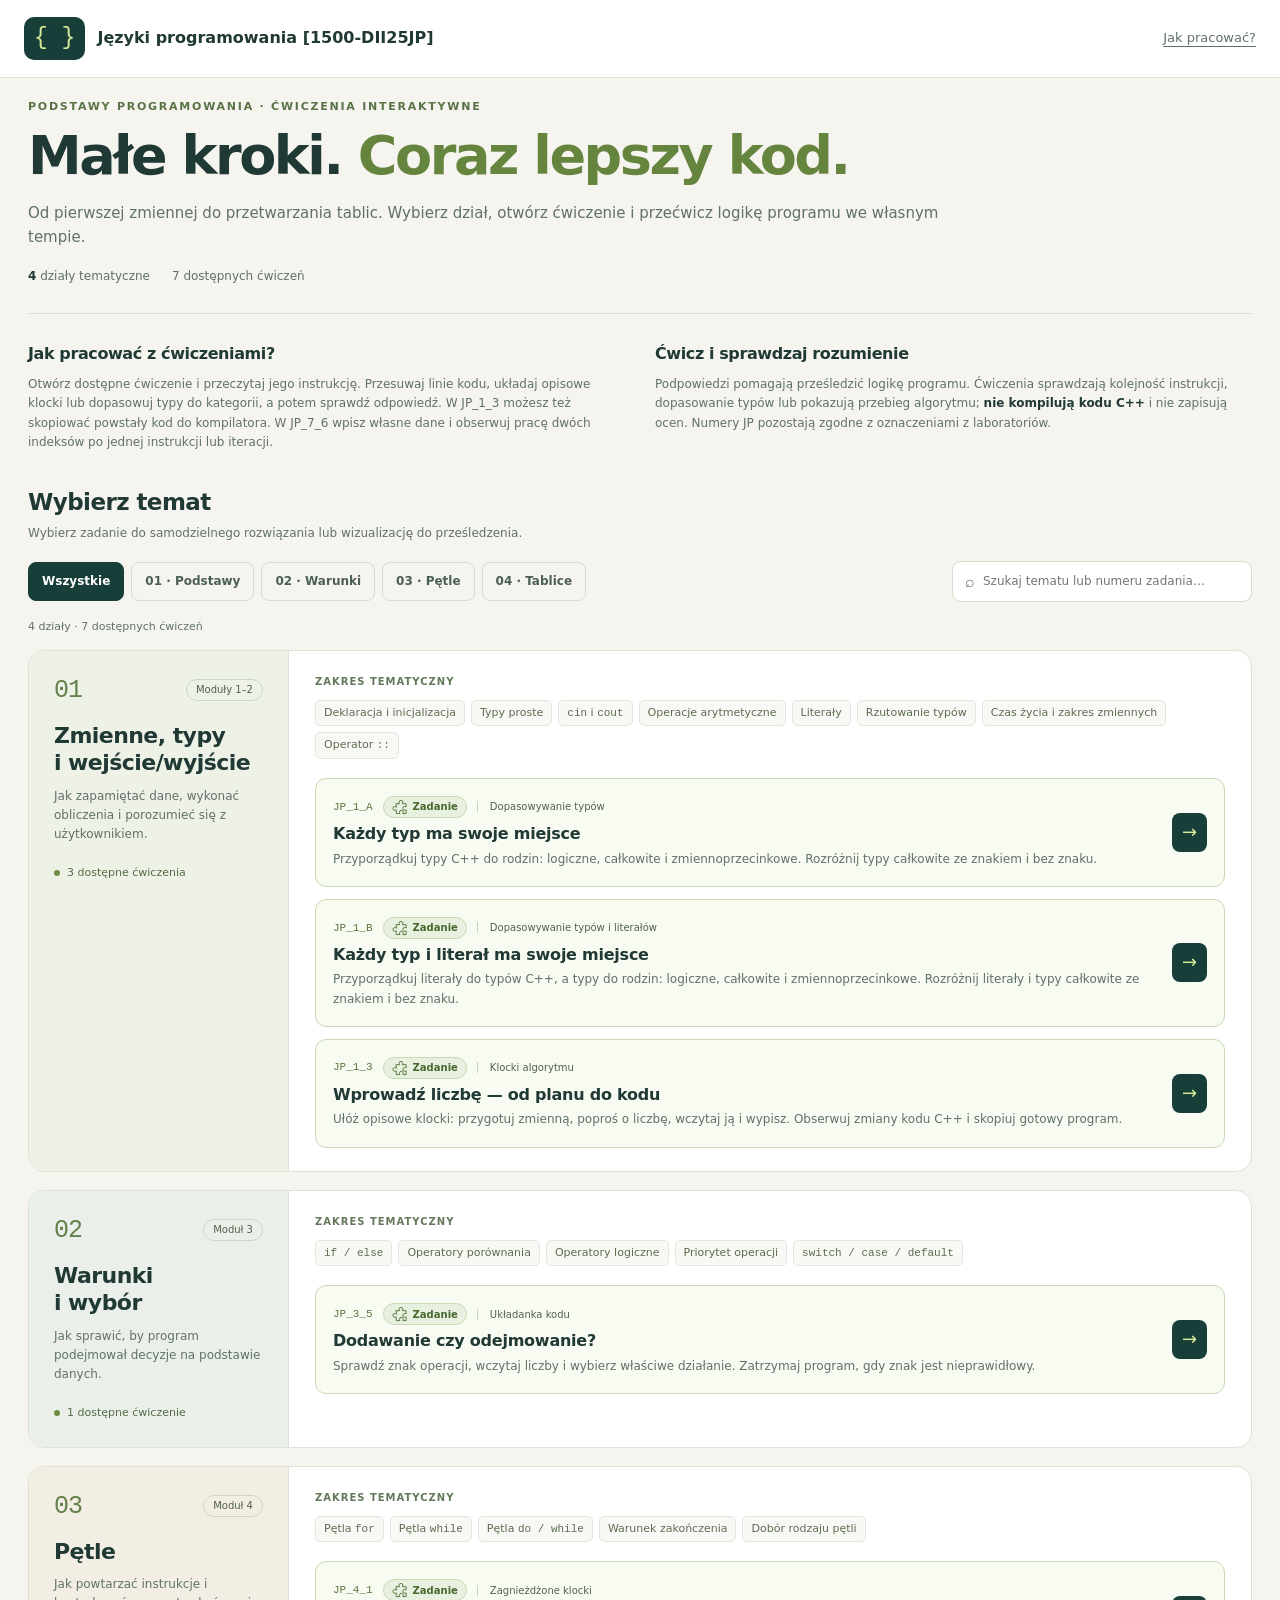
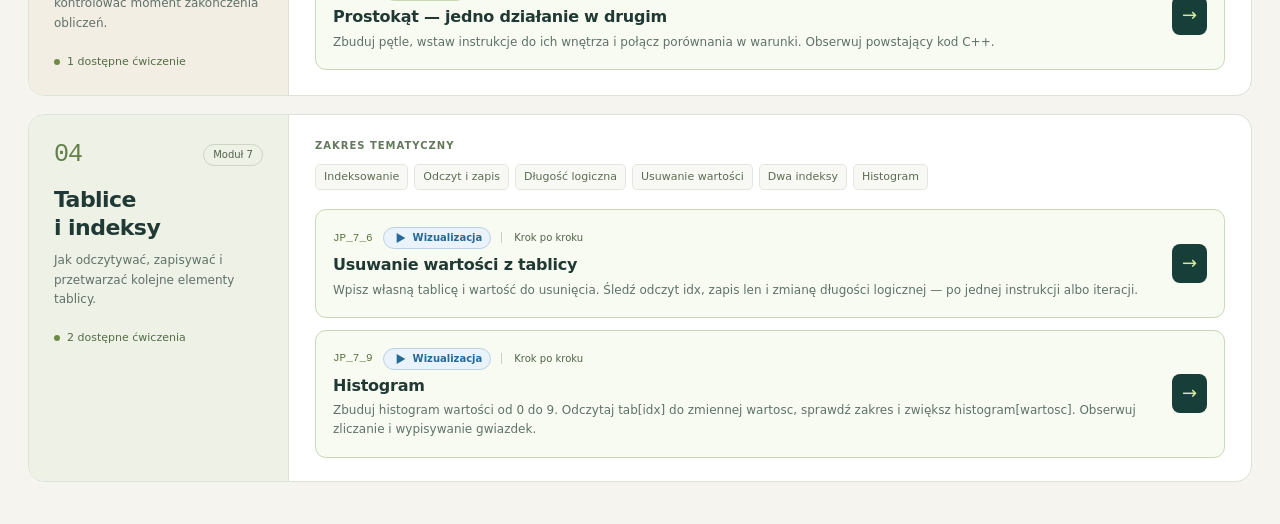
==== commit d67efc44: "Add files via upload" ====
--- a/index.html
+++ b/index.html
@@ -1,61 +1,61 @@
-<!doctype html>
-<html lang="pl">
-<head>
-  <meta charset="utf-8">
-  <meta name="viewport" content="width=device-width, initial-scale=1">
-  <meta name="theme-color" content="#173e38">
-  <meta name="description" content="Języki programowania [1500-DII25JP] — ćwiczenia interaktywne: zmienne, typy, warunki, pętle i tablice.">
-  <title>Języki programowania [1500-DII25JP] · Lista ćwiczeń</title>
-  <link rel="stylesheet" href="wspolne/css/baza.css">
-  <link rel="stylesheet" href="wspolne/css/katalog.css">
-  <link rel="stylesheet" href="wspolne/css/pracownia.css">
-  <link rel="stylesheet" href="styl.css">
-</head>
-<body class="catalog-page">
-  <a class="skip" href="#katalog">Przejdź do ćwiczeń</a>
-  <header><a class="brand" href="index.html" aria-label="Języki programowania [1500-DII25JP] — strona główna"><span class="logo" aria-hidden="true">{ }</span><span>Języki programowania [1500-DII25JP]</span></a><a class="help-link" href="#jak-pracowac">Jak pracować?</a></header>
-  <main>
-    <section class="hero" aria-labelledby="title">
-      <div class="eyebrow">Podstawy programowania · ćwiczenia interaktywne</div>
-      <h1 id="title">Małe kroki. <span>Coraz lepszy kod.</span></h1>
-      <div class="hero-content"><div><p>Od pierwszej zmiennej do przetwarzania tablic. Wybierz dział, otwórz ćwiczenie i przećwicz logikę programu we własnym tempie.</p><div class="hero-meta"><span><strong>4</strong> działy tematyczne</span><span id="total-count"><strong>7</strong> dostępnych ćwiczeń</span></div></div><aside class="method" aria-label="Sposób pracy"><div class="eyebrow">Twój warsztat</div><h2>Przeczytaj. Ułóż. Sprawdź.</h2><ol><li><span class="step">01</span><div><strong>Zrozum zadanie</strong>Prześledź dane wejściowe i oczekiwany wynik.</div></li><li><span class="step">02</span><div><strong>Zbuduj rozwiązanie</strong>Ustaw instrukcje w logicznej kolejności.</div></li><li><span class="step">03</span><div><strong>Wyciągnij wnioski</strong>Skorzystaj z podpowiedzi i popraw swój program.</div></li></ol><p class="method-foot">Bez logowania. Bez presji. Możesz próbować wielokrotnie.</p></aside></div>
-    </section>
-    <section id="katalog" aria-labelledby="catalog-title">
-      <div class="catalog-heading"><div><h2 id="catalog-title">Wybierz temat</h2><p>Wybierz zadanie do samodzielnego rozwiązania lub wizualizację do prześledzenia.</p></div></div>
-      <div class="catalog-tools" id="catalog-tools" hidden>
-        <div class="filters" role="group" aria-label="Filtruj działy"><button type="button" class="filter" data-filter="all" aria-pressed="true">Wszystkie</button><button type="button" class="filter" data-filter="01_podstawy" aria-pressed="false">01 · Podstawy</button><button type="button" class="filter" data-filter="02_warunki" aria-pressed="false">02 · Warunki</button><button type="button" class="filter" data-filter="03_petle" aria-pressed="false">03 · Pętle</button><button type="button" class="filter" data-filter="04_tablice" aria-pressed="false">04 · Tablice</button></div>
-        <label class="search-box"><span aria-hidden="true">⌕</span><span class="sr-only">Szukaj działu, tematu lub ćwiczenia</span><input type="search" id="search" placeholder="Szukaj tematu lub numeru zadania…" autocomplete="off" aria-controls="module-list"></label>
-      </div>
-      <p class="results" id="results" role="status" aria-live="polite" aria-atomic="true">4 działy · 7 dostępnych ćwiczeń</p>
-      <div id="module-list">
-        <article class="module" id="01_podstawy" aria-labelledby="basics-title">
-          <div class="module-intro"><div class="module-topline"><span class="module-number">01</span><span class="original-module">Moduły 1–2</span></div><h3 id="basics-title">Zmienne, typy<br> i wejście/wyjście</h3><p>Jak zapamiętać dane, wykonać obliczenia i porozumieć się z użytkownikiem.</p><div class="availability"><span data-module-count>2 dostępne ćwiczenia</span></div></div>
-          <div class="module-content"><p class="topic-label">Zakres tematyczny</p><ul class="topics"><li>Deklaracja i inicjalizacja</li><li>Typy proste</li><li><code>cin</code> i <code>cout</code></li><li>Operacje arytmetyczne</li><li>Literały</li><li>Rzutowanie typów</li><li>Czas życia i zakres zmiennych</li><li>Operator <code>::</code></li></ul>
-          <a class="exercise" data-activity="task" href="JP_1_A/index.html" data-search="JP_1_A typy bool short int long signed unsigned float double logiczne całkowite zmiennoprzecinkowe dopasowywanie"><div><div class="exercise-code"><span class="exercise-id">JP_1_A</span><span class="activity-kind task"><img class="activity-icon" src="wspolne/ikony/zadanie.svg" alt="" aria-hidden="true" width="16" height="16"><span>Zadanie</span></span><span class="kind">Dopasowywanie typów</span></div><h4>Każdy typ ma swoje miejsce</h4><p>Przyporządkuj typy C++ do rodzin: logiczne, całkowite i zmiennoprzecinkowe. Rozróżnij typy całkowite ze znakiem i bez znaku.</p></div><span class="arrow" aria-hidden="true">→</span></a>
-          <a class="exercise" data-activity="task" href="JP_1_B/index.html" data-search="JP_1_B literał literały typy bool short int long signed unsigned float double logiczne całkowite zmiennoprzecinkowe dopasowywanie"><div><div class="exercise-code"><span class="exercise-id">JP_1_B</span><span class="activity-kind task"><img class="activity-icon" src="wspolne/ikony/zadanie.svg" alt="" aria-hidden="true" width="16" height="16"><span>Zadanie</span></span><span class="kind">Dopasowywanie typów i literałów</span></div><h4>Każdy typ i literał ma swoje miejsce</h4><p>Przyporządkuj literały do typów C++, a typy do rodzin: logiczne, całkowite i zmiennoprzecinkowe. Rozróżnij literały i typy całkowite ze znakiem i bez znaku.</p></div><span class="arrow" aria-hidden="true">→</span></a>
-          <a class="exercise" data-activity="task" href="JP_1_3/index.html" data-search="JP_1_3 zmienna deklaracja double liczba cin cout wejście wyjście klocki algorytm magnesy"><div><div class="exercise-code"><span class="exercise-id">JP_1_3</span><span class="activity-kind task"><img class="activity-icon" src="wspolne/ikony/zadanie.svg" alt="" aria-hidden="true" width="16" height="16"><span>Zadanie</span></span><span class="kind">Klocki algorytmu</span></div><h4>Wprowadź liczbę — od planu do kodu</h4><p>Ułóż opisowe klocki: przygotuj zmienną, poproś o liczbę, wczytaj ją i wypisz. Obserwuj zmiany kodu C++ i skopiuj gotowy program.</p></div><span class="arrow" aria-hidden="true">→</span></a>
-          <p class="empty-module" data-empty-search hidden>Temat należy do tego działu, ale nie ma jeszcze pasujących ćwiczeń.</p></div>
-        </article>
-        <article class="module" id="02_warunki" aria-labelledby="conditions-title">
-          <div class="module-intro"><div class="module-topline"><span class="module-number">02</span><span class="original-module">Moduł 3</span></div><h3 id="conditions-title">Warunki<br> i wybór</h3><p>Jak sprawić, by program podejmował decyzje na podstawie danych.</p><div class="availability"><span data-module-count>1 dostępne ćwiczenie</span></div></div>
-          <div class="module-content"><p class="topic-label">Zakres tematyczny</p><ul class="topics"><li><code>if / else</code></li><li>Operatory porównania</li><li>Operatory logiczne</li><li>Priorytet operacji</li><li><code>switch / case / default</code></li></ul>
-            <a class="exercise" data-activity="task" href="JP_3_5/index.html" data-search="JP_3_5 dodawanie odejmowanie walidacja znak char double cin cout if else operatory logiczne porównania"><div><div class="exercise-code"><span class="exercise-id">JP_3_5</span><span class="activity-kind task"><img class="activity-icon" src="wspolne/ikony/zadanie.svg" alt="" aria-hidden="true" width="16" height="16"><span>Zadanie</span></span><span class="kind">Układanka kodu</span></div><h4>Dodawanie czy odejmowanie?</h4><p>Sprawdź znak operacji, wczytaj liczby i wybierz właściwe działanie. Zatrzymaj program, gdy znak jest nieprawidłowy.</p></div><span class="arrow" aria-hidden="true">→</span></a>
-            <p class="empty-module" data-empty-search hidden>Temat należy do tego działu, ale nie ma jeszcze pasujących ćwiczeń.</p>
-          </div>
-        </article>
-        <article class="module" id="03_petle" aria-labelledby="loops-title">
-          <div class="module-intro"><div class="module-topline"><span class="module-number">03</span><span class="original-module">Moduł 4</span></div><h3 id="loops-title">Pętle</h3><p>Jak powtarzać instrukcje i kontrolować moment zakończenia obliczeń.</p><div class="availability"><span data-module-count>1 dostępne ćwiczenie</span></div></div>
-          <div class="module-content"><p class="topic-label">Zakres tematyczny</p><ul class="topics"><li>Pętla <code>for</code></li><li>Pętla <code>while</code></li><li>Pętla <code>do / while</code></li><li>Warunek zakończenia</li><li>Dobór rodzaju pętli</li></ul><a class="exercise" data-activity="task" href="JP_4_1/index.html" data-search="JP_4_1 prostokąt pętle zagnieżdżenia for warunki if else logiczne klocki I LUB"><div><div class="exercise-code"><span class="exercise-id">JP_4_1</span><span class="activity-kind task"><img class="activity-icon" src="wspolne/ikony/zadanie.svg" alt="" aria-hidden="true" width="16" height="16"><span>Zadanie</span></span><span class="kind">Zagnieżdżone klocki</span></div><h4>Prostokąt — jedno działanie w drugim</h4><p>Zbuduj pętle, wstaw instrukcje do ich wnętrza i połącz porównania w warunki. Obserwuj powstający kod C++.</p></div><span class="arrow" aria-hidden="true">→</span></a><p class="empty-module" data-empty-search hidden>Temat należy do tego działu, ale nie ma jeszcze pasujących ćwiczeń.</p></div>
-        </article>
-        <article class="module" id="04_tablice" aria-labelledby="arrays-title">
-          <div class="module-intro"><div class="module-topline"><span class="module-number">04</span><span class="original-module">Moduł 7</span></div><h3 id="arrays-title">Tablice<br> i indeksy</h3><p>Jak odczytywać, zapisywać i przetwarzać kolejne elementy tablicy.</p><div class="availability"><span data-module-count>2 dostępne ćwiczenia</span></div></div>
-          <div class="module-content"><p class="topic-label">Zakres tematyczny</p><ul class="topics"><li>Indeksowanie</li><li>Odczyt i zapis</li><li>Długość logiczna</li><li>Usuwanie wartości</li><li>Dwa indeksy</li><li>Histogram</li></ul><a class="exercise" data-activity="visualization" href="JP_7_6/index.html" data-search="JP_7_6 tablica tablice idx len nval xval usuwanie wartości kompaktowanie dwa indeksy animacja wizualizacja debugger"><div><div class="exercise-code"><span class="exercise-id">JP_7_6</span><span class="activity-kind visualization"><img class="activity-icon" src="wspolne/ikony/wizualizacja.svg" alt="" aria-hidden="true" width="16" height="16"><span>Wizualizacja</span></span><span class="kind">Krok po kroku</span></div><h4>Usuwanie wartości z tablicy</h4><p>Wpisz własną tablicę i wartość do usunięcia. Śledź odczyt idx, zapis len i zmianę długości logicznej — po jednej instrukcji albo iteracji.</p></div><span class="arrow" aria-hidden="true">→</span></a><a class="exercise" data-activity="visualization" href="JP_7_9/index.html" data-search="JP_7_9 histogram tablica wartosc indeks zliczanie cyfry gwiazdki zakres walidacja animacja"><div><div class="exercise-code"><span class="exercise-id">JP_7_9</span><span class="activity-kind visualization"><img class="activity-icon" src="wspolne/ikony/wizualizacja.svg" alt="" aria-hidden="true" width="16" height="16"><span>Wizualizacja</span></span><span class="kind">Krok po kroku</span></div><h4>Histogram</h4><p>Zbuduj histogram wartości od 0 do 9. Odczytaj tab[idx] do zmiennej wartosc, sprawdź zakres i zwiększ histogram[wartosc]. Obserwuj zliczanie i wypisywanie gwiazdek.</p></div><span class="arrow" aria-hidden="true">→</span></a><p class="empty-module" data-empty-search hidden>Temat należy do tego działu, ale nie ma jeszcze pasujących ćwiczeń.</p></div>
-        </article>
-      </div>
-      <div class="no-results" id="no-results" hidden><h3>Brak pasujących wyników</h3><p>Zmień wyszukiwane hasło lub wybierz inny dział.</p><button type="button" class="clear" id="clear-filters">Pokaż wszystkie działy</button></div>
-    </section>
-    <section class="guide" id="jak-pracowac" aria-label="Informacje o ćwiczeniach"><div><h2>Jak pracować z ćwiczeniami?</h2><p>Otwórz dostępne ćwiczenie i przeczytaj jego instrukcję. Przesuwaj linie kodu, układaj opisowe klocki lub dopasowuj typy do kategorii, a potem sprawdź odpowiedź. W JP_1_3 możesz też skopiować powstały kod do kompilatora. W JP_7_6 wpisz własne dane i obserwuj pracę dwóch indeksów po jednej instrukcji lub iteracji.</p></div><div><h2>Ćwicz i sprawdzaj rozumienie</h2><p>Podpowiedzi pomagają prześledzić logikę programu. Ćwiczenia sprawdzają kolejność instrukcji, dopasowanie typów lub pokazują przebieg algorytmu; <strong>nie kompilują kodu C++</strong> i nie zapisują ocen. Numery JP pozostają zgodne z oznaczeniami z laboratoriów.</p></div></section>
-  </main>
-  <script src="wspolne/silniki/katalog.js"></script>
-</body>
-</html>
+<!doctype html>
+<html lang="pl">
+<head>
+  <meta charset="utf-8">
+  <meta name="viewport" content="width=device-width, initial-scale=1">
+  <meta name="theme-color" content="#173e38">
+  <meta name="description" content="Języki programowania [1500-DII25JP] — ćwiczenia interaktywne: zmienne, typy, warunki, pętle i tablice.">
+  <title>Języki programowania [1500-DII25JP] · Lista ćwiczeń</title>
+  <link rel="stylesheet" href="wspolne/css/baza.css">
+  <link rel="stylesheet" href="wspolne/css/katalog.css">
+  <link rel="stylesheet" href="wspolne/css/pracownia.css">
+  <link rel="stylesheet" href="styl.css">
+</head>
+<body class="catalog-page">
+  <a class="skip" href="#katalog">Przejdź do ćwiczeń</a>
+  <header><a class="brand" href="index.html" aria-label="Języki programowania [1500-DII25JP] — strona główna"><span class="logo" aria-hidden="true">{ }</span><span>Języki programowania [1500-DII25JP]</span></a><a class="help-link" href="#jak-pracowac">Jak pracować?</a></header>
+  <main>
+    <section class="hero" aria-labelledby="title">
+      <div class="eyebrow">Podstawy programowania · ćwiczenia interaktywne</div>
+      <h1 id="title">Małe kroki. <span>Coraz lepszy kod.</span></h1>
+      <div class="hero-content"><div><p>Od pierwszej zmiennej do przetwarzania tablic. Wybierz dział, otwórz ćwiczenie i przećwicz logikę programu we własnym tempie.</p><div class="hero-meta"><span><strong>4</strong> działy tematyczne</span><span id="total-count"><strong>7</strong> dostępnych ćwiczeń</span></div></div></div>
+    </section>
+    <section class="guide" id="jak-pracowac" aria-label="Informacje o ćwiczeniach"><div><h2>Jak pracować z ćwiczeniami?</h2><p>Otwórz dostępne ćwiczenie i przeczytaj jego instrukcję. Przesuwaj linie kodu, układaj opisowe klocki lub dopasowuj typy do kategorii, a potem sprawdź odpowiedź. W JP_1_3 możesz też skopiować powstały kod do kompilatora. W JP_7_6 wpisz własne dane i obserwuj pracę dwóch indeksów po jednej instrukcji lub iteracji.</p></div><div><h2>Ćwicz i sprawdzaj rozumienie</h2><p>Podpowiedzi pomagają prześledzić logikę programu. Ćwiczenia sprawdzają kolejność instrukcji, dopasowanie typów lub pokazują przebieg algorytmu; <strong>nie kompilują kodu C++</strong> i nie zapisują ocen. Numery JP pozostają zgodne z oznaczeniami z laboratoriów.</p></div></section>
+    <section id="katalog" aria-labelledby="catalog-title">
+      <div class="catalog-heading"><div><h2 id="catalog-title">Wybierz temat</h2><p>Wybierz zadanie do samodzielnego rozwiązania lub wizualizację do prześledzenia.</p></div></div>
+      <div class="catalog-tools" id="catalog-tools" hidden>
+        <div class="filters" role="group" aria-label="Filtruj działy"><button type="button" class="filter" data-filter="all" aria-pressed="true">Wszystkie</button><button type="button" class="filter" data-filter="01_podstawy" aria-pressed="false">01 · Podstawy</button><button type="button" class="filter" data-filter="02_warunki" aria-pressed="false">02 · Warunki</button><button type="button" class="filter" data-filter="03_petle" aria-pressed="false">03 · Pętle</button><button type="button" class="filter" data-filter="04_tablice" aria-pressed="false">04 · Tablice</button></div>
+        <label class="search-box"><span aria-hidden="true">⌕</span><span class="sr-only">Szukaj działu, tematu lub ćwiczenia</span><input type="search" id="search" placeholder="Szukaj tematu lub numeru zadania…" autocomplete="off" aria-controls="module-list"></label>
+      </div>
+      <p class="results" id="results" role="status" aria-live="polite" aria-atomic="true">4 działy · 7 dostępnych ćwiczeń</p>
+      <div id="module-list">
+        <article class="module" id="01_podstawy" aria-labelledby="basics-title">
+          <div class="module-intro"><div class="module-topline"><span class="module-number">01</span><span class="original-module">Moduły 1–2</span></div><h3 id="basics-title">Zmienne, typy<br> i wejście/wyjście</h3><p>Jak zapamiętać dane, wykonać obliczenia i porozumieć się z użytkownikiem.</p><div class="availability"><span data-module-count>2 dostępne ćwiczenia</span></div></div>
+          <div class="module-content"><p class="topic-label">Zakres tematyczny</p><ul class="topics"><li>Deklaracja i inicjalizacja</li><li>Typy proste</li><li><code>cin</code> i <code>cout</code></li><li>Operacje arytmetyczne</li><li>Literały</li><li>Rzutowanie typów</li><li>Czas życia i zakres zmiennych</li><li>Operator <code>::</code></li></ul>
+          <a class="exercise" data-activity="task" href="JP_1_A/index.html" data-search="JP_1_A typy bool short int long signed unsigned float double logiczne całkowite zmiennoprzecinkowe dopasowywanie"><div><div class="exercise-code"><span class="exercise-id">JP_1_A</span><span class="activity-kind task"><img class="activity-icon" src="wspolne/ikony/zadanie.svg" alt="" aria-hidden="true" width="16" height="16"><span>Zadanie</span></span><span class="kind">Dopasowywanie typów</span></div><h4>Każdy typ ma swoje miejsce</h4><p>Przyporządkuj typy C++ do rodzin: logiczne, całkowite i zmiennoprzecinkowe. Rozróżnij typy całkowite ze znakiem i bez znaku.</p></div><span class="arrow" aria-hidden="true">→</span></a>
+          <a class="exercise" data-activity="task" href="JP_1_B/index.html" data-search="JP_1_B literał literały typy bool short int long signed unsigned float double logiczne całkowite zmiennoprzecinkowe dopasowywanie"><div><div class="exercise-code"><span class="exercise-id">JP_1_B</span><span class="activity-kind task"><img class="activity-icon" src="wspolne/ikony/zadanie.svg" alt="" aria-hidden="true" width="16" height="16"><span>Zadanie</span></span><span class="kind">Dopasowywanie typów i literałów</span></div><h4>Każdy typ i literał ma swoje miejsce</h4><p>Przyporządkuj literały do typów C++, a typy do rodzin: logiczne, całkowite i zmiennoprzecinkowe. Rozróżnij literały i typy całkowite ze znakiem i bez znaku.</p></div><span class="arrow" aria-hidden="true">→</span></a>
+          <a class="exercise" data-activity="task" href="JP_1_3/index.html" data-search="JP_1_3 zmienna deklaracja double liczba cin cout wejście wyjście klocki algorytm magnesy"><div><div class="exercise-code"><span class="exercise-id">JP_1_3</span><span class="activity-kind task"><img class="activity-icon" src="wspolne/ikony/zadanie.svg" alt="" aria-hidden="true" width="16" height="16"><span>Zadanie</span></span><span class="kind">Klocki algorytmu</span></div><h4>Wprowadź liczbę — od planu do kodu</h4><p>Ułóż opisowe klocki: przygotuj zmienną, poproś o liczbę, wczytaj ją i wypisz. Obserwuj zmiany kodu C++ i skopiuj gotowy program.</p></div><span class="arrow" aria-hidden="true">→</span></a>
+          <p class="empty-module" data-empty-search hidden>Temat należy do tego działu, ale nie ma jeszcze pasujących ćwiczeń.</p></div>
+        </article>
+        <article class="module" id="02_warunki" aria-labelledby="conditions-title">
+          <div class="module-intro"><div class="module-topline"><span class="module-number">02</span><span class="original-module">Moduł 3</span></div><h3 id="conditions-title">Warunki<br> i wybór</h3><p>Jak sprawić, by program podejmował decyzje na podstawie danych.</p><div class="availability"><span data-module-count>1 dostępne ćwiczenie</span></div></div>
+          <div class="module-content"><p class="topic-label">Zakres tematyczny</p><ul class="topics"><li><code>if / else</code></li><li>Operatory porównania</li><li>Operatory logiczne</li><li>Priorytet operacji</li><li><code>switch / case / default</code></li></ul>
+            <a class="exercise" data-activity="task" href="JP_3_5/index.html" data-search="JP_3_5 dodawanie odejmowanie walidacja znak char double cin cout if else operatory logiczne porównania"><div><div class="exercise-code"><span class="exercise-id">JP_3_5</span><span class="activity-kind task"><img class="activity-icon" src="wspolne/ikony/zadanie.svg" alt="" aria-hidden="true" width="16" height="16"><span>Zadanie</span></span><span class="kind">Układanka kodu</span></div><h4>Dodawanie czy odejmowanie?</h4><p>Sprawdź znak operacji, wczytaj liczby i wybierz właściwe działanie. Zatrzymaj program, gdy znak jest nieprawidłowy.</p></div><span class="arrow" aria-hidden="true">→</span></a>
+            <p class="empty-module" data-empty-search hidden>Temat należy do tego działu, ale nie ma jeszcze pasujących ćwiczeń.</p>
+          </div>
+        </article>
+        <article class="module" id="03_petle" aria-labelledby="loops-title">
+          <div class="module-intro"><div class="module-topline"><span class="module-number">03</span><span class="original-module">Moduł 4</span></div><h3 id="loops-title">Pętle</h3><p>Jak powtarzać instrukcje i kontrolować moment zakończenia obliczeń.</p><div class="availability"><span data-module-count>1 dostępne ćwiczenie</span></div></div>
+          <div class="module-content"><p class="topic-label">Zakres tematyczny</p><ul class="topics"><li>Pętla <code>for</code></li><li>Pętla <code>while</code></li><li>Pętla <code>do / while</code></li><li>Warunek zakończenia</li><li>Dobór rodzaju pętli</li></ul><a class="exercise" data-activity="task" href="JP_4_1/index.html" data-search="JP_4_1 prostokąt pętle zagnieżdżenia for warunki if else logiczne klocki I LUB"><div><div class="exercise-code"><span class="exercise-id">JP_4_1</span><span class="activity-kind task"><img class="activity-icon" src="wspolne/ikony/zadanie.svg" alt="" aria-hidden="true" width="16" height="16"><span>Zadanie</span></span><span class="kind">Zagnieżdżone klocki</span></div><h4>Prostokąt — jedno działanie w drugim</h4><p>Zbuduj pętle, wstaw instrukcje do ich wnętrza i połącz porównania w warunki. Obserwuj powstający kod C++.</p></div><span class="arrow" aria-hidden="true">→</span></a><p class="empty-module" data-empty-search hidden>Temat należy do tego działu, ale nie ma jeszcze pasujących ćwiczeń.</p></div>
+        </article>
+        <article class="module" id="04_tablice" aria-labelledby="arrays-title">
+          <div class="module-intro"><div class="module-topline"><span class="module-number">04</span><span class="original-module">Moduł 7</span></div><h3 id="arrays-title">Tablice<br> i indeksy</h3><p>Jak odczytywać, zapisywać i przetwarzać kolejne elementy tablicy.</p><div class="availability"><span data-module-count>2 dostępne ćwiczenia</span></div></div>
+          <div class="module-content"><p class="topic-label">Zakres tematyczny</p><ul class="topics"><li>Indeksowanie</li><li>Odczyt i zapis</li><li>Długość logiczna</li><li>Usuwanie wartości</li><li>Dwa indeksy</li><li>Histogram</li></ul><a class="exercise" data-activity="visualization" href="JP_7_6/index.html" data-search="JP_7_6 tablica tablice idx len nval xval usuwanie wartości kompaktowanie dwa indeksy animacja wizualizacja debugger"><div><div class="exercise-code"><span class="exercise-id">JP_7_6</span><span class="activity-kind visualization"><img class="activity-icon" src="wspolne/ikony/wizualizacja.svg" alt="" aria-hidden="true" width="16" height="16"><span>Wizualizacja</span></span><span class="kind">Krok po kroku</span></div><h4>Usuwanie wartości z tablicy</h4><p>Wpisz własną tablicę i wartość do usunięcia. Śledź odczyt idx, zapis len i zmianę długości logicznej — po jednej instrukcji albo iteracji.</p></div><span class="arrow" aria-hidden="true">→</span></a><a class="exercise" data-activity="visualization" href="JP_7_9/index.html" data-search="JP_7_9 histogram tablica wartosc indeks zliczanie cyfry gwiazdki zakres walidacja animacja"><div><div class="exercise-code"><span class="exercise-id">JP_7_9</span><span class="activity-kind visualization"><img class="activity-icon" src="wspolne/ikony/wizualizacja.svg" alt="" aria-hidden="true" width="16" height="16"><span>Wizualizacja</span></span><span class="kind">Krok po kroku</span></div><h4>Histogram</h4><p>Zbuduj histogram wartości od 0 do 9. Odczytaj tab[idx] do zmiennej wartosc, sprawdź zakres i zwiększ histogram[wartosc]. Obserwuj zliczanie i wypisywanie gwiazdek.</p></div><span class="arrow" aria-hidden="true">→</span></a><p class="empty-module" data-empty-search hidden>Temat należy do tego działu, ale nie ma jeszcze pasujących ćwiczeń.</p></div>
+        </article>
+      </div>
+      <div class="no-results" id="no-results" hidden><h3>Brak pasujących wyników</h3><p>Zmień wyszukiwane hasło lub wybierz inny dział.</p><button type="button" class="clear" id="clear-filters">Pokaż wszystkie działy</button></div>
+    </section>
+  </main>
+  <script src="wspolne/silniki/katalog.js"></script>
+</body>
+</html>
--- a/styl.css
+++ b/styl.css
@@ -1,13 +1,12 @@
-/* Lokalne ustawienia strony głównej. Motyw wspólny: wspolne/css/baza.css. */
-:root { --page-width: 1280px; --font-size: 16px; --body-leading: 1.6; }
-
-/* Katalog korzysta z tej samej oprawy kursu co ćwiczenia. */
-.catalog-page .hero{display:block;padding-bottom:26px}
-.catalog-page .hero h1{font-size:clamp(35px,4.5vw,54px);letter-spacing:-.045em;line-height:1.1;margin:11px 0 16px}
-.catalog-page .hero-content{display:grid;grid-template-columns:minmax(0,1.4fr) minmax(0,1fr);gap:32px;align-items:start}
-.catalog-page .hero-content>div>p{font-size:15px;max-width:920px}
-.catalog-page .hero-meta{margin-top:18px}
-.catalog-page .method{padding:20px 24px}
-.catalog-page .method h2{font-size:22px;margin-top:7px;margin-bottom:14px}
-.catalog-page .catalog-tools{margin-bottom:16px}
-@media(max-width:680px){.catalog-page .hero-content{grid-template-columns:1fr;gap:18px}.catalog-page .hero h1{white-space:normal;font-size:clamp(28px,6vw,38px)}.catalog-page .method{padding:18px}.catalog-page .help-link{font-size:11px;white-space:nowrap}.catalog-page header{gap:10px;flex-wrap:wrap}}
+/* Lokalne ustawienia strony głównej. Motyw wspólny: wspolne/css/baza.css. */
+:root { --page-width: 1280px; --font-size: 16px; --body-leading: 1.6; }
+
+/* Katalog korzysta z tej samej oprawy kursu co ćwiczenia. */
+.catalog-page .hero{display:block;padding-bottom:26px}
+.catalog-page .hero h1{font-size:clamp(35px,4.5vw,54px);letter-spacing:-.045em;line-height:1.1;margin:11px 0 16px}
+.catalog-page .hero-content{display:block}
+.catalog-page .hero-content>div>p{font-size:15px;max-width:920px}
+.catalog-page .hero-meta{margin-top:18px}
+.catalog-page .guide{margin-top:0;margin-bottom:32px}
+.catalog-page .catalog-tools{margin-bottom:16px}
+@media(max-width:680px){.catalog-page .hero h1{white-space:normal;font-size:clamp(28px,6vw,38px)}.catalog-page .help-link{font-size:11px;white-space:nowrap}.catalog-page header{gap:10px;flex-wrap:wrap}}
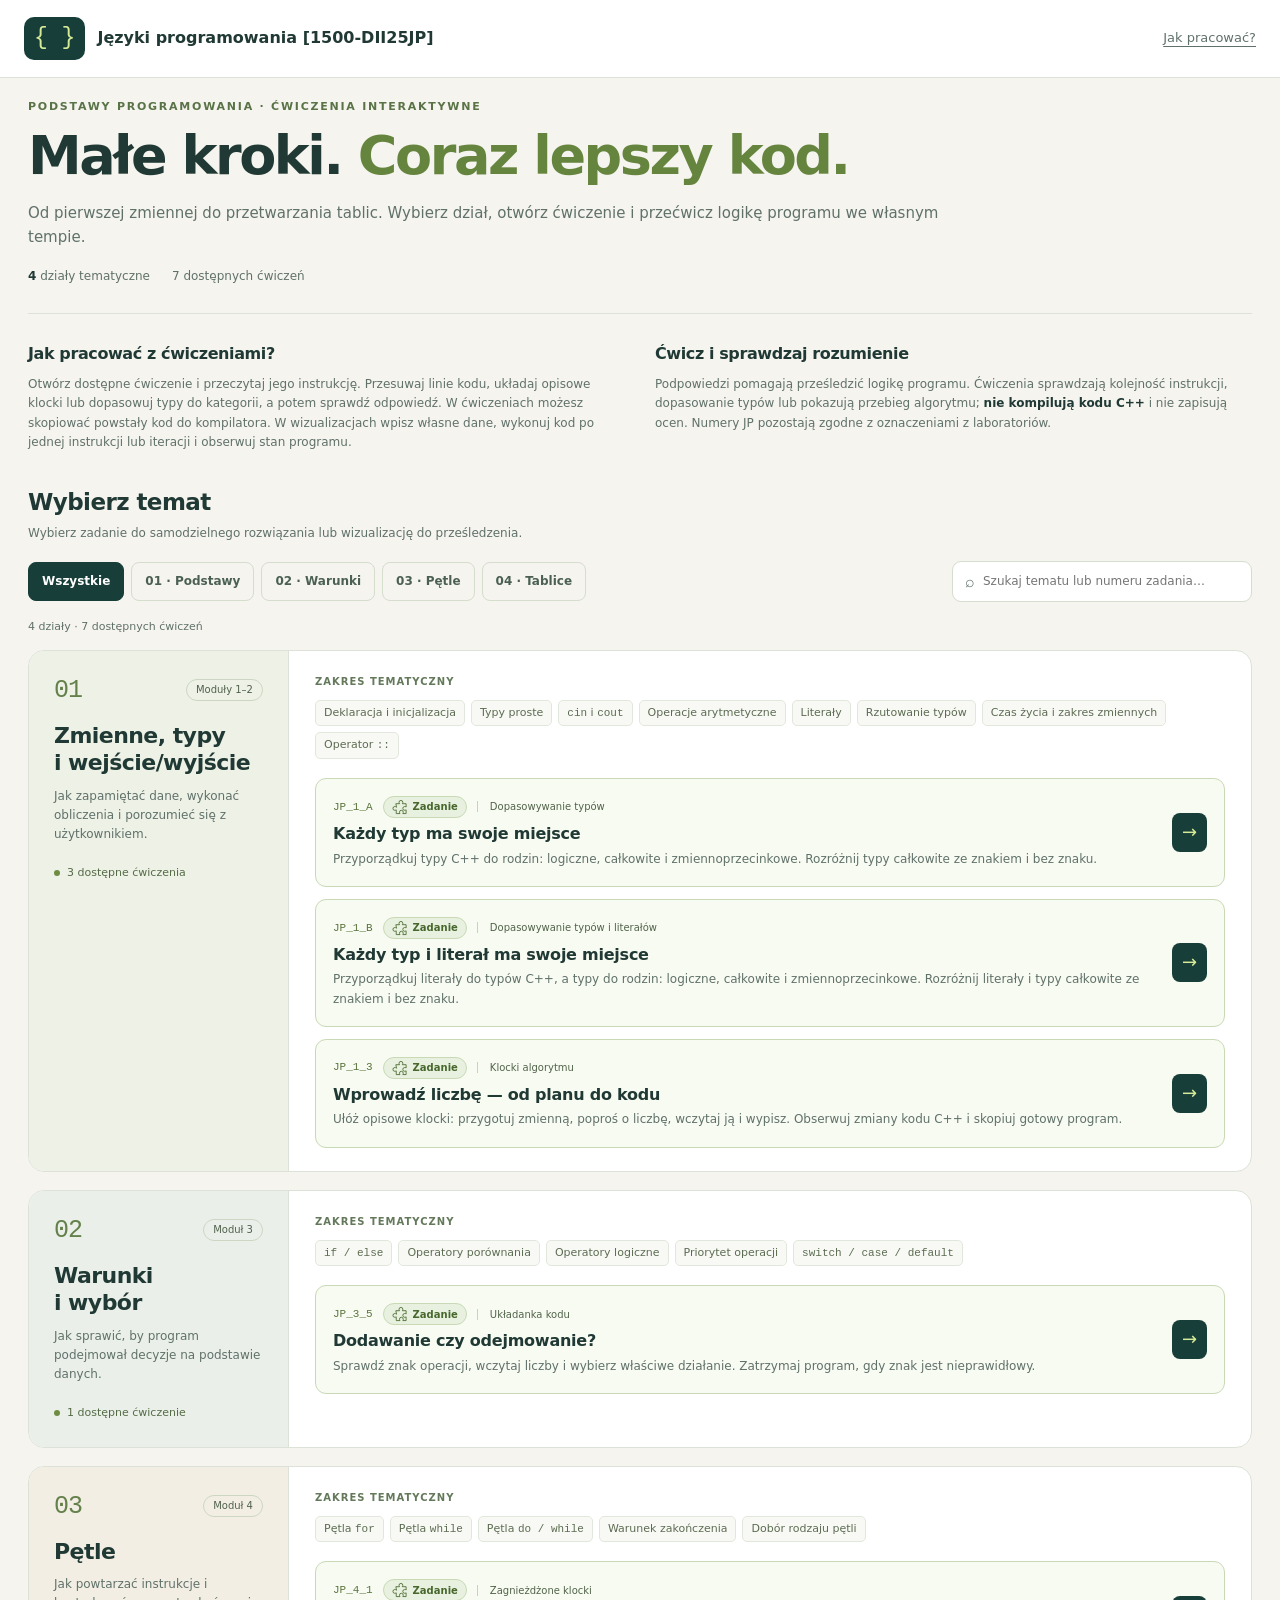
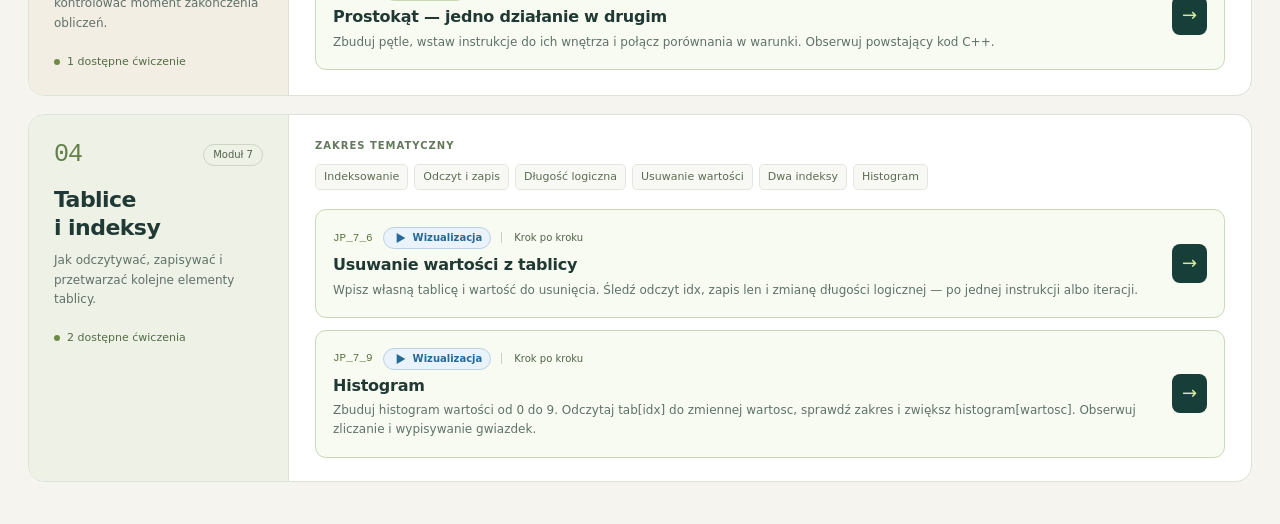
==== commit f37ef173: "Add files via upload" ====
--- a/index.html
+++ b/index.html
@@ -20,7 +20,7 @@
       <h1 id="title">Małe kroki. <span>Coraz lepszy kod.</span></h1>
       <div class="hero-content"><div><p>Od pierwszej zmiennej do przetwarzania tablic. Wybierz dział, otwórz ćwiczenie i przećwicz logikę programu we własnym tempie.</p><div class="hero-meta"><span><strong>4</strong> działy tematyczne</span><span id="total-count"><strong>7</strong> dostępnych ćwiczeń</span></div></div></div>
     </section>
-    <section class="guide" id="jak-pracowac" aria-label="Informacje o ćwiczeniach"><div><h2>Jak pracować z ćwiczeniami?</h2><p>Otwórz dostępne ćwiczenie i przeczytaj jego instrukcję. Przesuwaj linie kodu, układaj opisowe klocki lub dopasowuj typy do kategorii, a potem sprawdź odpowiedź. W JP_1_3 możesz też skopiować powstały kod do kompilatora. W JP_7_6 wpisz własne dane i obserwuj pracę dwóch indeksów po jednej instrukcji lub iteracji.</p></div><div><h2>Ćwicz i sprawdzaj rozumienie</h2><p>Podpowiedzi pomagają prześledzić logikę programu. Ćwiczenia sprawdzają kolejność instrukcji, dopasowanie typów lub pokazują przebieg algorytmu; <strong>nie kompilują kodu C++</strong> i nie zapisują ocen. Numery JP pozostają zgodne z oznaczeniami z laboratoriów.</p></div></section>
+    <section class="guide" id="jak-pracowac" aria-label="Informacje o ćwiczeniach"><div><h2>Jak pracować z ćwiczeniami?</h2><p>Otwórz dostępne ćwiczenie i przeczytaj jego instrukcję. Przesuwaj linie kodu, układaj opisowe klocki lub dopasowuj typy do kategorii, a potem sprawdź odpowiedź. W ćwiczeniach możesz skopiować powstały kod do kompilatora. W wizualizacjach wpisz własne dane, wykonuj kod po jednej instrukcji lub iteracji i obserwuj stan programu.</p></div><div><h2>Ćwicz i sprawdzaj rozumienie</h2><p>Podpowiedzi pomagają prześledzić logikę programu. Ćwiczenia sprawdzają kolejność instrukcji, dopasowanie typów lub pokazują przebieg algorytmu; <strong>nie kompilują kodu C++</strong> i nie zapisują ocen. Numery JP pozostają zgodne z oznaczeniami z laboratoriów.</p></div></section>
     <section id="katalog" aria-labelledby="catalog-title">
       <div class="catalog-heading"><div><h2 id="catalog-title">Wybierz temat</h2><p>Wybierz zadanie do samodzielnego rozwiązania lub wizualizację do prześledzenia.</p></div></div>
       <div class="catalog-tools" id="catalog-tools" hidden>
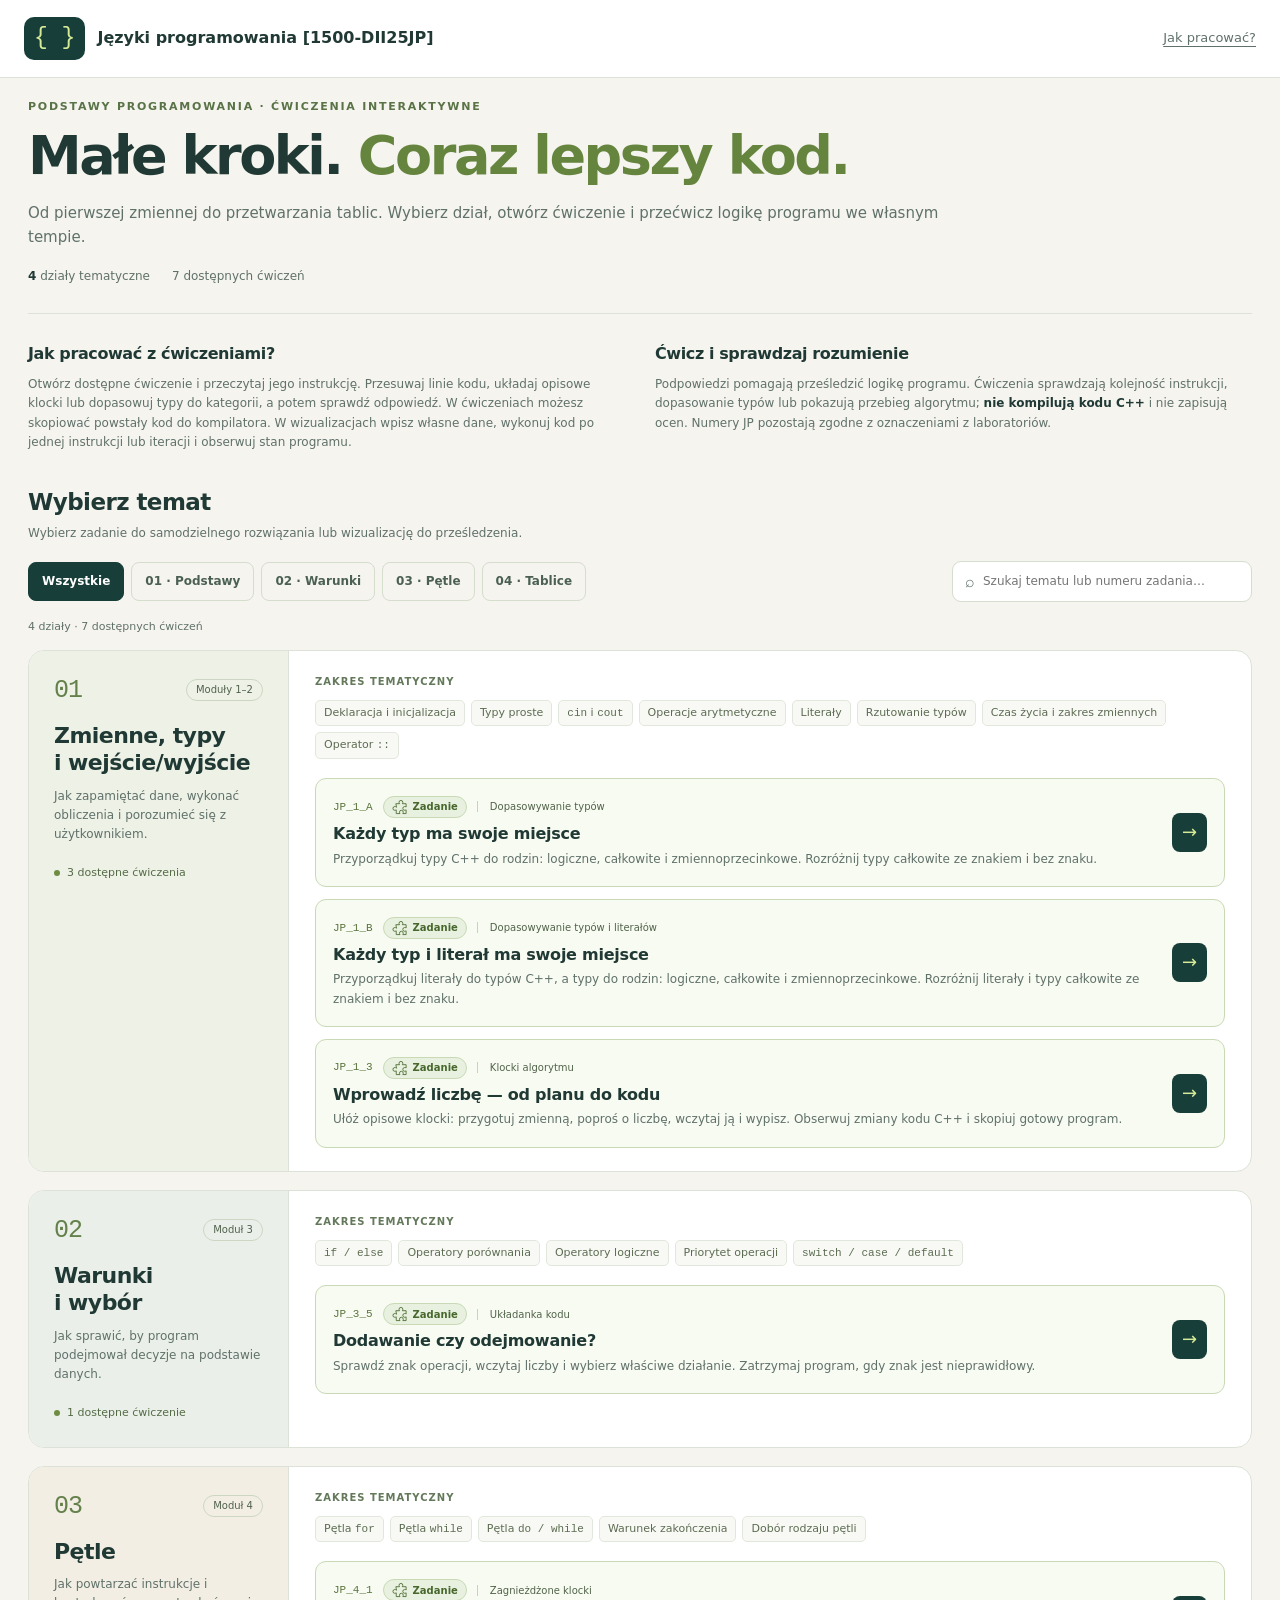
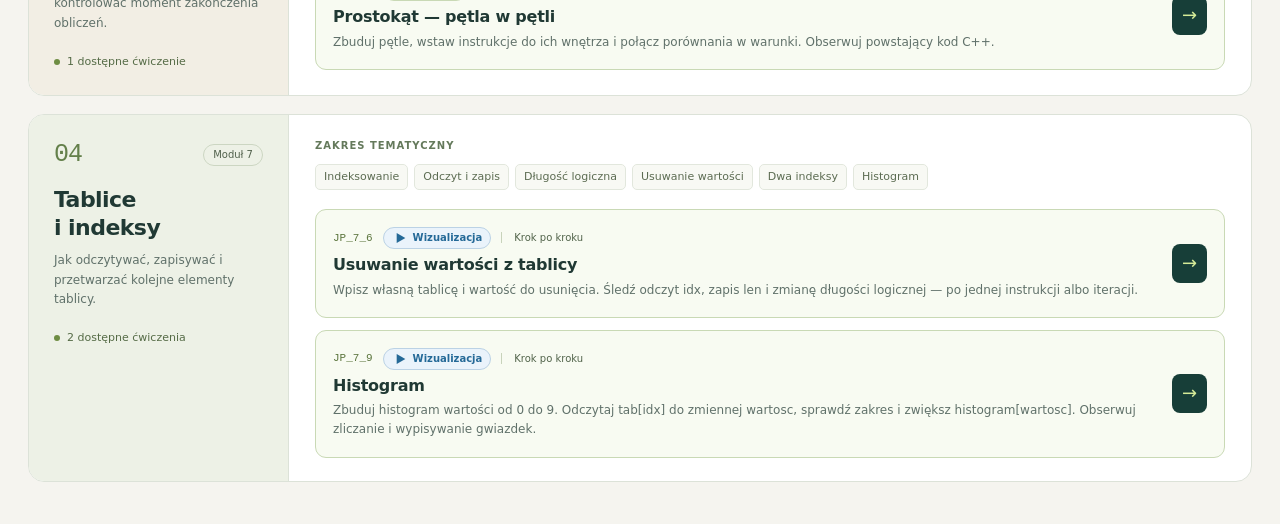
==== commit a1dc7ad3: "Add files via upload" ====
--- a/index.html
+++ b/index.html
@@ -46,7 +46,7 @@
         </article>
         <article class="module" id="03_petle" aria-labelledby="loops-title">
           <div class="module-intro"><div class="module-topline"><span class="module-number">03</span><span class="original-module">Moduł 4</span></div><h3 id="loops-title">Pętle</h3><p>Jak powtarzać instrukcje i kontrolować moment zakończenia obliczeń.</p><div class="availability"><span data-module-count>1 dostępne ćwiczenie</span></div></div>
-          <div class="module-content"><p class="topic-label">Zakres tematyczny</p><ul class="topics"><li>Pętla <code>for</code></li><li>Pętla <code>while</code></li><li>Pętla <code>do / while</code></li><li>Warunek zakończenia</li><li>Dobór rodzaju pętli</li></ul><a class="exercise" data-activity="task" href="JP_4_1/index.html" data-search="JP_4_1 prostokąt pętle zagnieżdżenia for warunki if else logiczne klocki I LUB"><div><div class="exercise-code"><span class="exercise-id">JP_4_1</span><span class="activity-kind task"><img class="activity-icon" src="wspolne/ikony/zadanie.svg" alt="" aria-hidden="true" width="16" height="16"><span>Zadanie</span></span><span class="kind">Zagnieżdżone klocki</span></div><h4>Prostokąt — jedno działanie w drugim</h4><p>Zbuduj pętle, wstaw instrukcje do ich wnętrza i połącz porównania w warunki. Obserwuj powstający kod C++.</p></div><span class="arrow" aria-hidden="true">→</span></a><p class="empty-module" data-empty-search hidden>Temat należy do tego działu, ale nie ma jeszcze pasujących ćwiczeń.</p></div>
+          <div class="module-content"><p class="topic-label">Zakres tematyczny</p><ul class="topics"><li>Pętla <code>for</code></li><li>Pętla <code>while</code></li><li>Pętla <code>do / while</code></li><li>Warunek zakończenia</li><li>Dobór rodzaju pętli</li></ul><a class="exercise" data-activity="task" href="JP_4_1/index.html" data-search="JP_4_1 prostokąt pętle zagnieżdżenia for warunki if else logiczne klocki I LUB"><div><div class="exercise-code"><span class="exercise-id">JP_4_1</span><span class="activity-kind task"><img class="activity-icon" src="wspolne/ikony/zadanie.svg" alt="" aria-hidden="true" width="16" height="16"><span>Zadanie</span></span><span class="kind">Zagnieżdżone klocki</span></div><h4>Prostokąt — pętla w pętli</h4><p>Zbuduj pętle, wstaw instrukcje do ich wnętrza i połącz porównania w warunki. Obserwuj powstający kod C++.</p></div><span class="arrow" aria-hidden="true">→</span></a><p class="empty-module" data-empty-search hidden>Temat należy do tego działu, ale nie ma jeszcze pasujących ćwiczeń.</p></div>
         </article>
         <article class="module" id="04_tablice" aria-labelledby="arrays-title">
           <div class="module-intro"><div class="module-topline"><span class="module-number">04</span><span class="original-module">Moduł 7</span></div><h3 id="arrays-title">Tablice<br> i indeksy</h3><p>Jak odczytywać, zapisywać i przetwarzać kolejne elementy tablicy.</p><div class="availability"><span data-module-count>2 dostępne ćwiczenia</span></div></div>
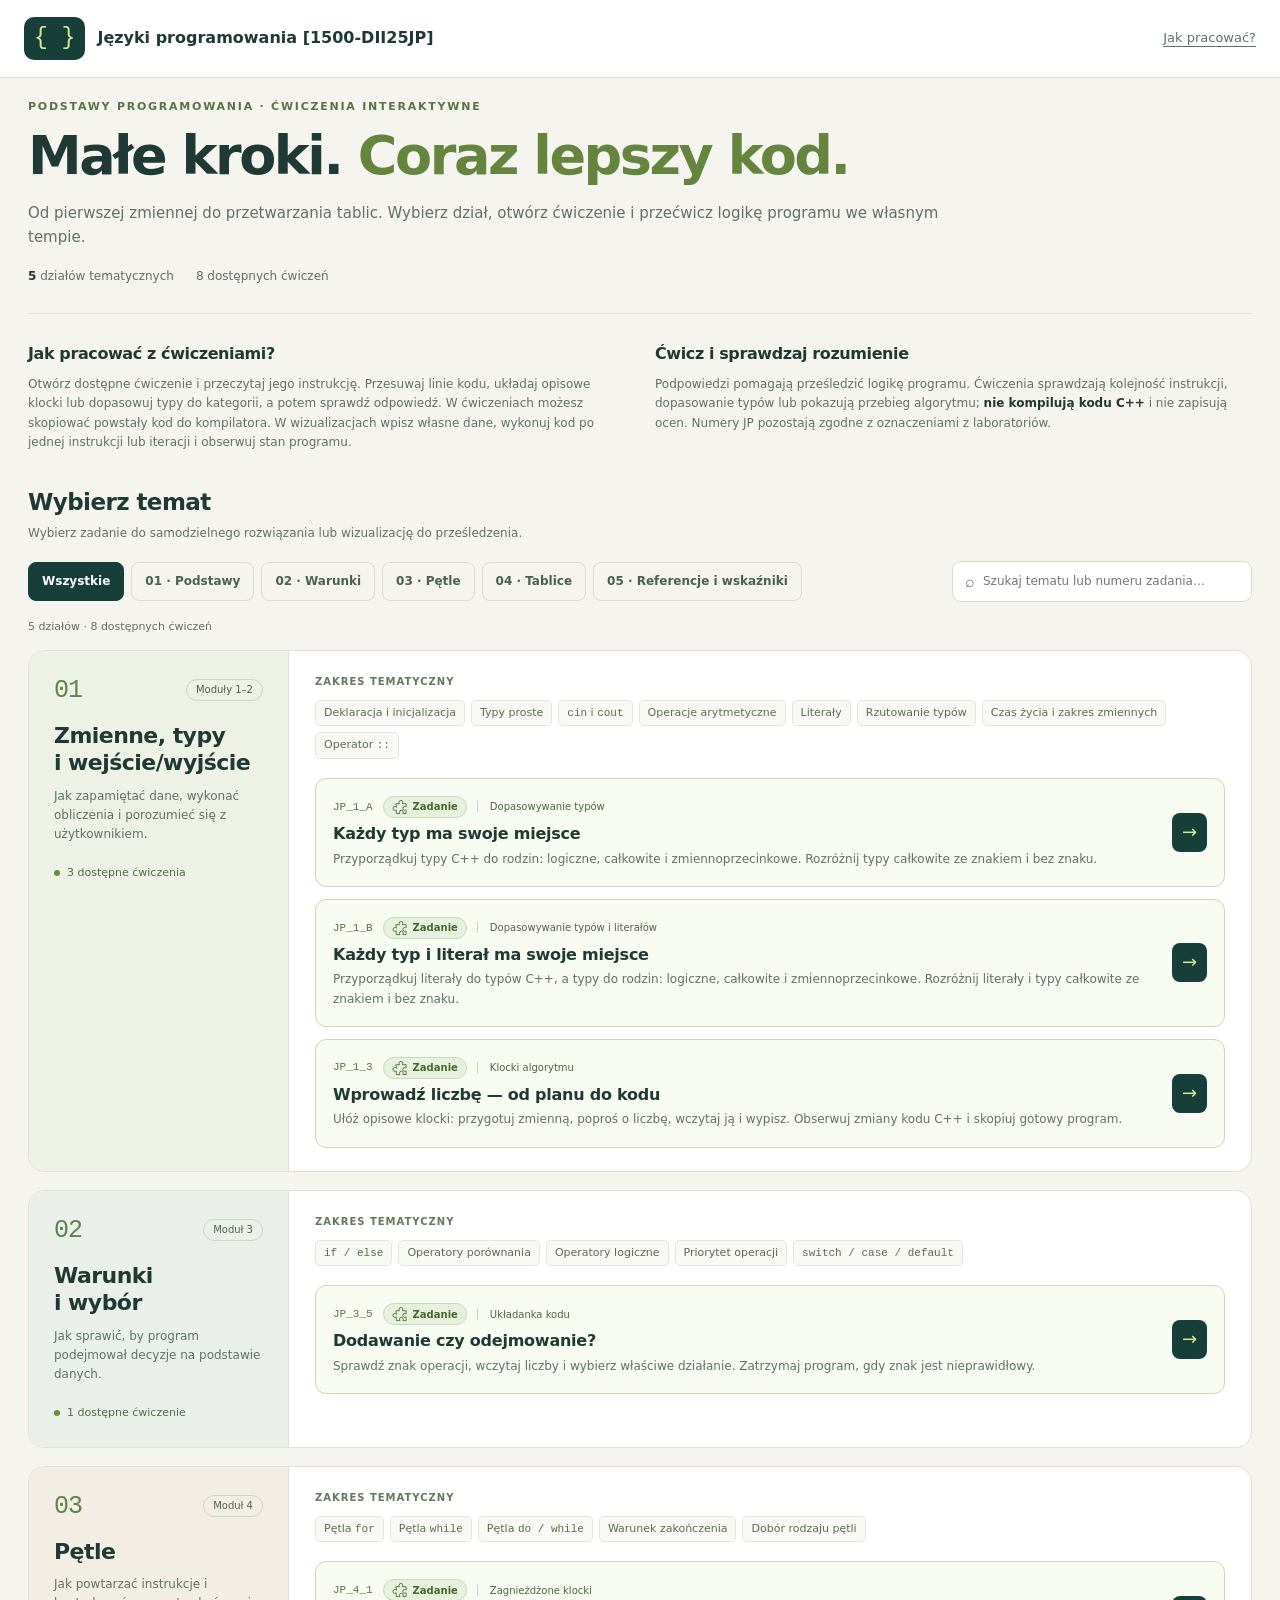
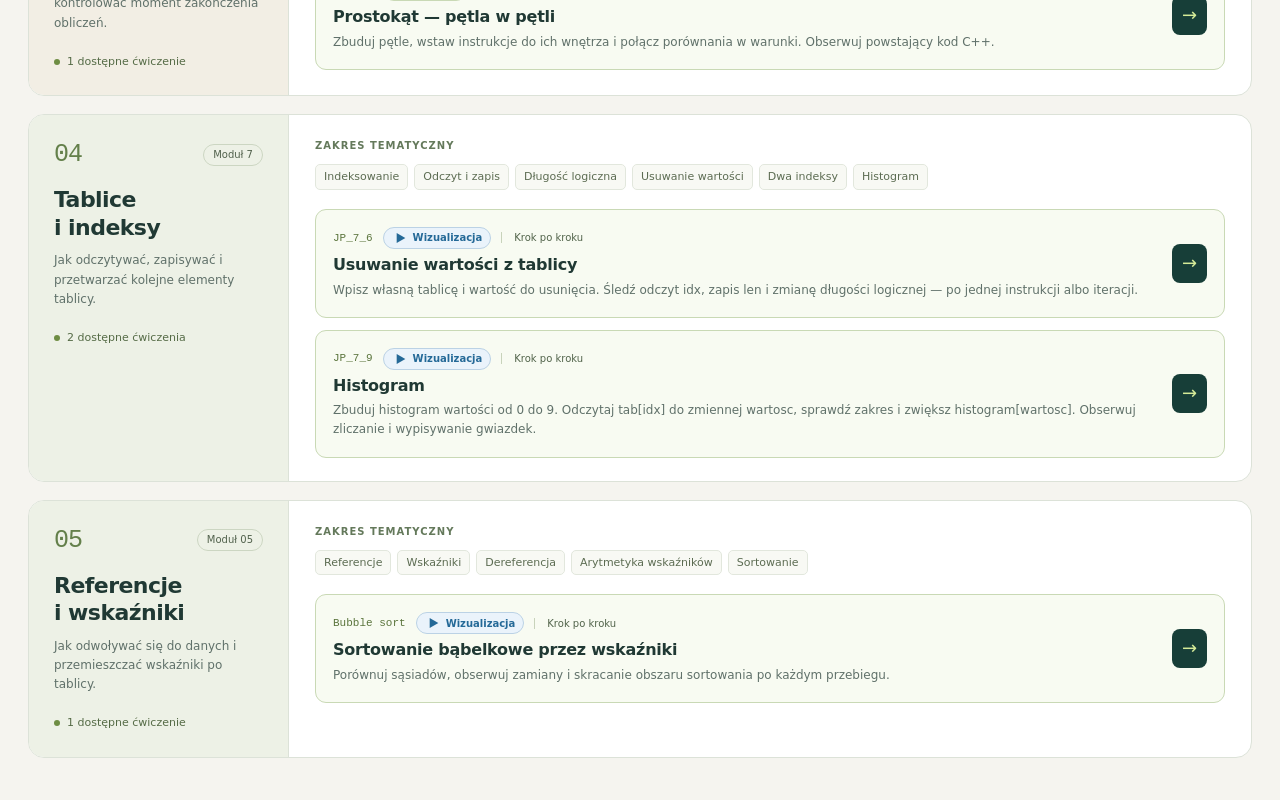
==== commit b619545a: "Add files via upload" ====
--- a/index.html
+++ b/index.html
@@ -18,16 +18,16 @@
     <section class="hero" aria-labelledby="title">
       <div class="eyebrow">Podstawy programowania · ćwiczenia interaktywne</div>
       <h1 id="title">Małe kroki. <span>Coraz lepszy kod.</span></h1>
-      <div class="hero-content"><div><p>Od pierwszej zmiennej do przetwarzania tablic. Wybierz dział, otwórz ćwiczenie i przećwicz logikę programu we własnym tempie.</p><div class="hero-meta"><span><strong>4</strong> działy tematyczne</span><span id="total-count"><strong>7</strong> dostępnych ćwiczeń</span></div></div></div>
+      <div class="hero-content"><div><p>Od pierwszej zmiennej do przetwarzania tablic. Wybierz dział, otwórz ćwiczenie i przećwicz logikę programu we własnym tempie.</p><div class="hero-meta"><span><strong>5</strong> działów tematycznych</span><span id="total-count"><strong>8</strong> dostępnych ćwiczeń</span></div></div></div>
     </section>
     <section class="guide" id="jak-pracowac" aria-label="Informacje o ćwiczeniach"><div><h2>Jak pracować z ćwiczeniami?</h2><p>Otwórz dostępne ćwiczenie i przeczytaj jego instrukcję. Przesuwaj linie kodu, układaj opisowe klocki lub dopasowuj typy do kategorii, a potem sprawdź odpowiedź. W ćwiczeniach możesz skopiować powstały kod do kompilatora. W wizualizacjach wpisz własne dane, wykonuj kod po jednej instrukcji lub iteracji i obserwuj stan programu.</p></div><div><h2>Ćwicz i sprawdzaj rozumienie</h2><p>Podpowiedzi pomagają prześledzić logikę programu. Ćwiczenia sprawdzają kolejność instrukcji, dopasowanie typów lub pokazują przebieg algorytmu; <strong>nie kompilują kodu C++</strong> i nie zapisują ocen. Numery JP pozostają zgodne z oznaczeniami z laboratoriów.</p></div></section>
     <section id="katalog" aria-labelledby="catalog-title">
       <div class="catalog-heading"><div><h2 id="catalog-title">Wybierz temat</h2><p>Wybierz zadanie do samodzielnego rozwiązania lub wizualizację do prześledzenia.</p></div></div>
       <div class="catalog-tools" id="catalog-tools" hidden>
-        <div class="filters" role="group" aria-label="Filtruj działy"><button type="button" class="filter" data-filter="all" aria-pressed="true">Wszystkie</button><button type="button" class="filter" data-filter="01_podstawy" aria-pressed="false">01 · Podstawy</button><button type="button" class="filter" data-filter="02_warunki" aria-pressed="false">02 · Warunki</button><button type="button" class="filter" data-filter="03_petle" aria-pressed="false">03 · Pętle</button><button type="button" class="filter" data-filter="04_tablice" aria-pressed="false">04 · Tablice</button></div>
+        <div class="filters" role="group" aria-label="Filtruj działy"><button type="button" class="filter" data-filter="all" aria-pressed="true">Wszystkie</button><button type="button" class="filter" data-filter="01_podstawy" aria-pressed="false">01 · Podstawy</button><button type="button" class="filter" data-filter="02_warunki" aria-pressed="false">02 · Warunki</button><button type="button" class="filter" data-filter="03_petle" aria-pressed="false">03 · Pętle</button><button type="button" class="filter" data-filter="04_tablice" aria-pressed="false">04 · Tablice</button><button type="button" class="filter" data-filter="05_wskazniki" aria-pressed="false">05 · Referencje i wskaźniki</button></div>
         <label class="search-box"><span aria-hidden="true">⌕</span><span class="sr-only">Szukaj działu, tematu lub ćwiczenia</span><input type="search" id="search" placeholder="Szukaj tematu lub numeru zadania…" autocomplete="off" aria-controls="module-list"></label>
       </div>
-      <p class="results" id="results" role="status" aria-live="polite" aria-atomic="true">4 działy · 7 dostępnych ćwiczeń</p>
+      <p class="results" id="results" role="status" aria-live="polite" aria-atomic="true">5 działów · 8 dostępnych ćwiczeń</p>
       <div id="module-list">
         <article class="module" id="01_podstawy" aria-labelledby="basics-title">
           <div class="module-intro"><div class="module-topline"><span class="module-number">01</span><span class="original-module">Moduły 1–2</span></div><h3 id="basics-title">Zmienne, typy<br> i wejście/wyjście</h3><p>Jak zapamiętać dane, wykonać obliczenia i porozumieć się z użytkownikiem.</p><div class="availability"><span data-module-count>2 dostępne ćwiczenia</span></div></div>
@@ -52,6 +52,12 @@
           <div class="module-intro"><div class="module-topline"><span class="module-number">04</span><span class="original-module">Moduł 7</span></div><h3 id="arrays-title">Tablice<br> i indeksy</h3><p>Jak odczytywać, zapisywać i przetwarzać kolejne elementy tablicy.</p><div class="availability"><span data-module-count>2 dostępne ćwiczenia</span></div></div>
           <div class="module-content"><p class="topic-label">Zakres tematyczny</p><ul class="topics"><li>Indeksowanie</li><li>Odczyt i zapis</li><li>Długość logiczna</li><li>Usuwanie wartości</li><li>Dwa indeksy</li><li>Histogram</li></ul><a class="exercise" data-activity="visualization" href="JP_7_6/index.html" data-search="JP_7_6 tablica tablice idx len nval xval usuwanie wartości kompaktowanie dwa indeksy animacja wizualizacja debugger"><div><div class="exercise-code"><span class="exercise-id">JP_7_6</span><span class="activity-kind visualization"><img class="activity-icon" src="wspolne/ikony/wizualizacja.svg" alt="" aria-hidden="true" width="16" height="16"><span>Wizualizacja</span></span><span class="kind">Krok po kroku</span></div><h4>Usuwanie wartości z tablicy</h4><p>Wpisz własną tablicę i wartość do usunięcia. Śledź odczyt idx, zapis len i zmianę długości logicznej — po jednej instrukcji albo iteracji.</p></div><span class="arrow" aria-hidden="true">→</span></a><a class="exercise" data-activity="visualization" href="JP_7_9/index.html" data-search="JP_7_9 histogram tablica wartosc indeks zliczanie cyfry gwiazdki zakres walidacja animacja"><div><div class="exercise-code"><span class="exercise-id">JP_7_9</span><span class="activity-kind visualization"><img class="activity-icon" src="wspolne/ikony/wizualizacja.svg" alt="" aria-hidden="true" width="16" height="16"><span>Wizualizacja</span></span><span class="kind">Krok po kroku</span></div><h4>Histogram</h4><p>Zbuduj histogram wartości od 0 do 9. Odczytaj tab[idx] do zmiennej wartosc, sprawdź zakres i zwiększ histogram[wartosc]. Obserwuj zliczanie i wypisywanie gwiazdek.</p></div><span class="arrow" aria-hidden="true">→</span></a><p class="empty-module" data-empty-search hidden>Temat należy do tego działu, ale nie ma jeszcze pasujących ćwiczeń.</p></div>
         </article>
+        <article class="module" id="05_wskazniki" aria-labelledby="pointers-title">
+          <div class="module-intro"><div class="module-topline"><span class="module-number">05</span><span class="original-module">Moduł 05</span></div><h3 id="pointers-title">Referencje<br> i wskaźniki</h3><p>Jak odwoływać się do danych i przemieszczać wskaźniki po tablicy.</p><div class="availability"><span data-module-count>1 dostępne ćwiczenie</span></div></div>
+          <div class="module-content"><p class="topic-label">Zakres tematyczny</p><ul class="topics"><li>Referencje</li><li>Wskaźniki</li><li>Dereferencja</li><li>Arytmetyka wskaźników</li><li>Sortowanie</li></ul>
+          <a class="exercise" data-activity="visualization" href="JP_05_bubble/index.html" data-search="bubble sort sortowanie bąbelkowe wskaźniki first last ptr swapped arytmetyka"><div><div class="exercise-code"><span class="exercise-id">Bubble sort</span><span class="activity-kind visualization"><img class="activity-icon" src="wspolne/ikony/wizualizacja.svg" alt="" aria-hidden="true" width="16" height="16"><span>Wizualizacja</span></span><span class="kind">Krok po kroku</span></div><h4>Sortowanie bąbelkowe przez wskaźniki</h4><p>Porównuj sąsiadów, obserwuj zamiany i skracanie obszaru sortowania po każdym przebiegu.</p></div><span class="arrow" aria-hidden="true">→</span></a>
+          <p class="empty-module" data-empty-search hidden>Temat należy do tego działu, ale nie ma jeszcze pasujących ćwiczeń.</p></div>
+        </article>
       </div>
       <div class="no-results" id="no-results" hidden><h3>Brak pasujących wyników</h3><p>Zmień wyszukiwane hasło lub wybierz inny dział.</p><button type="button" class="clear" id="clear-filters">Pokaż wszystkie działy</button></div>
     </section>
